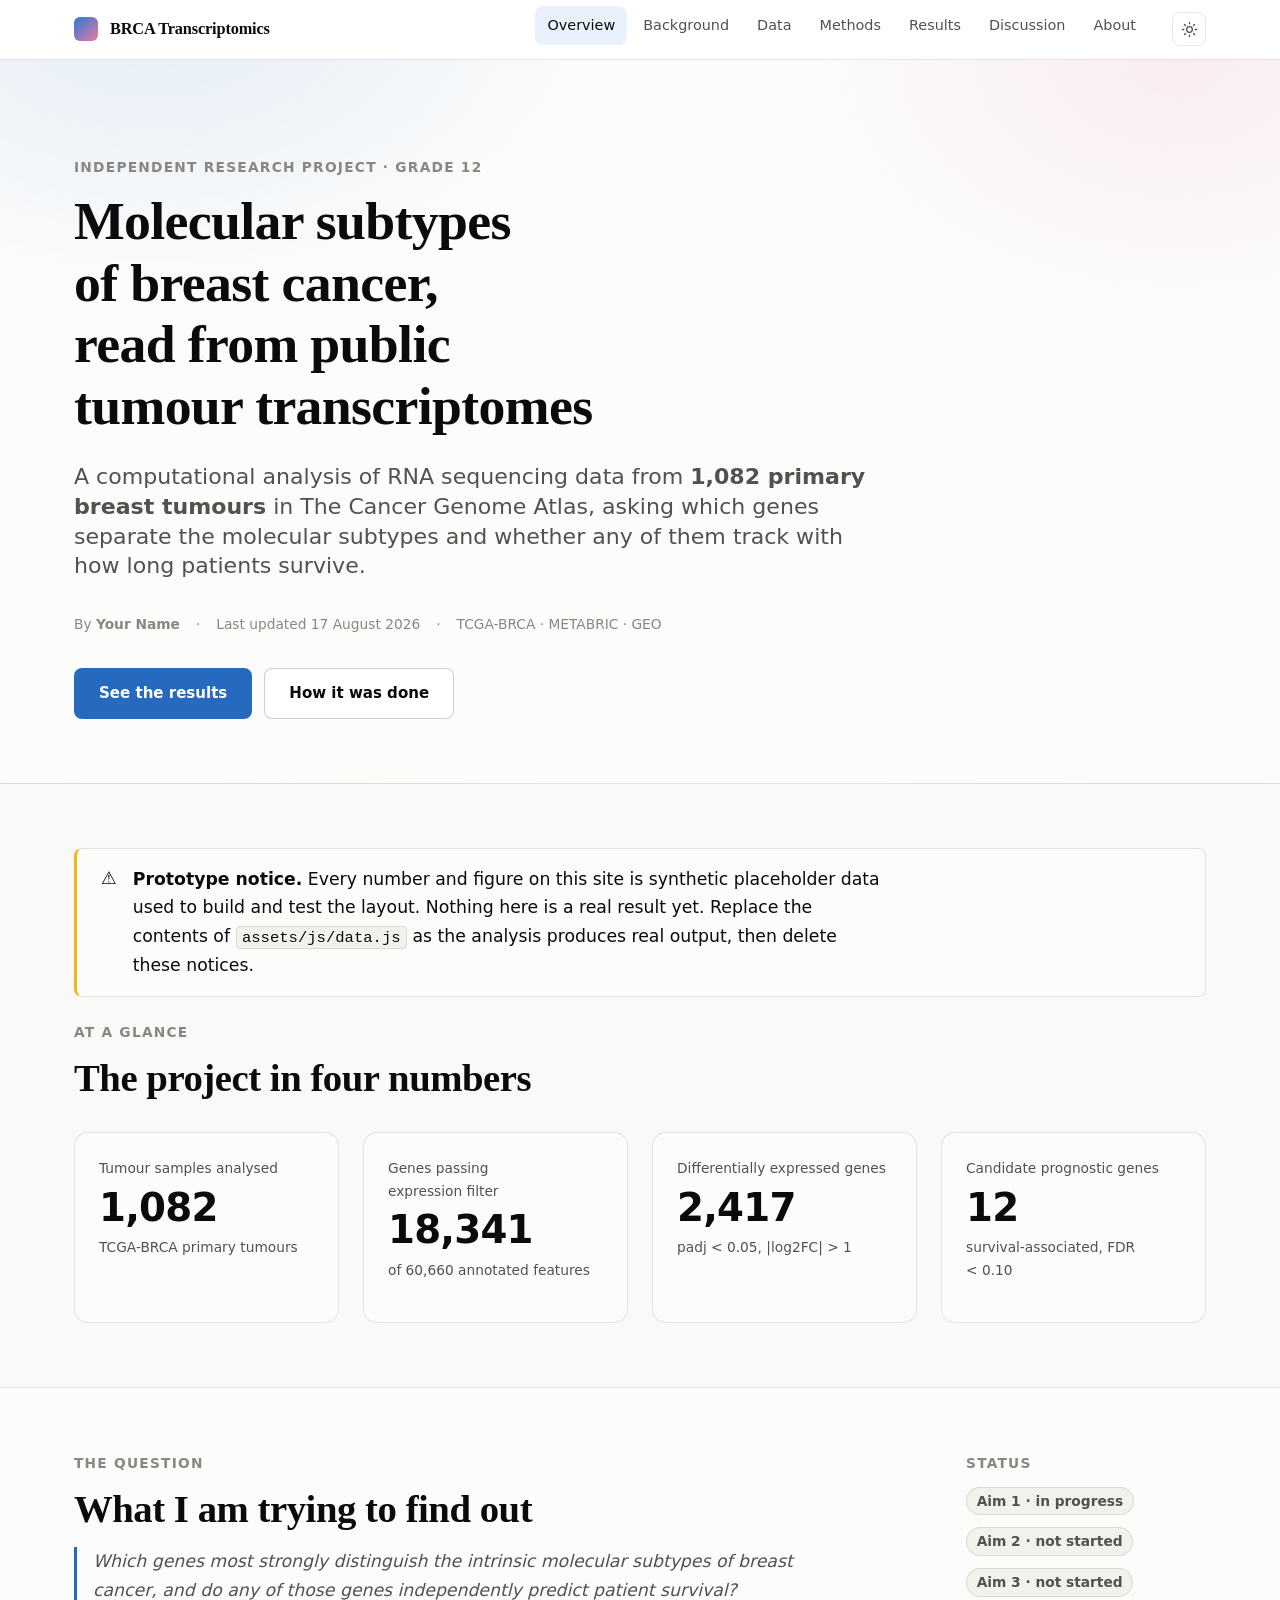
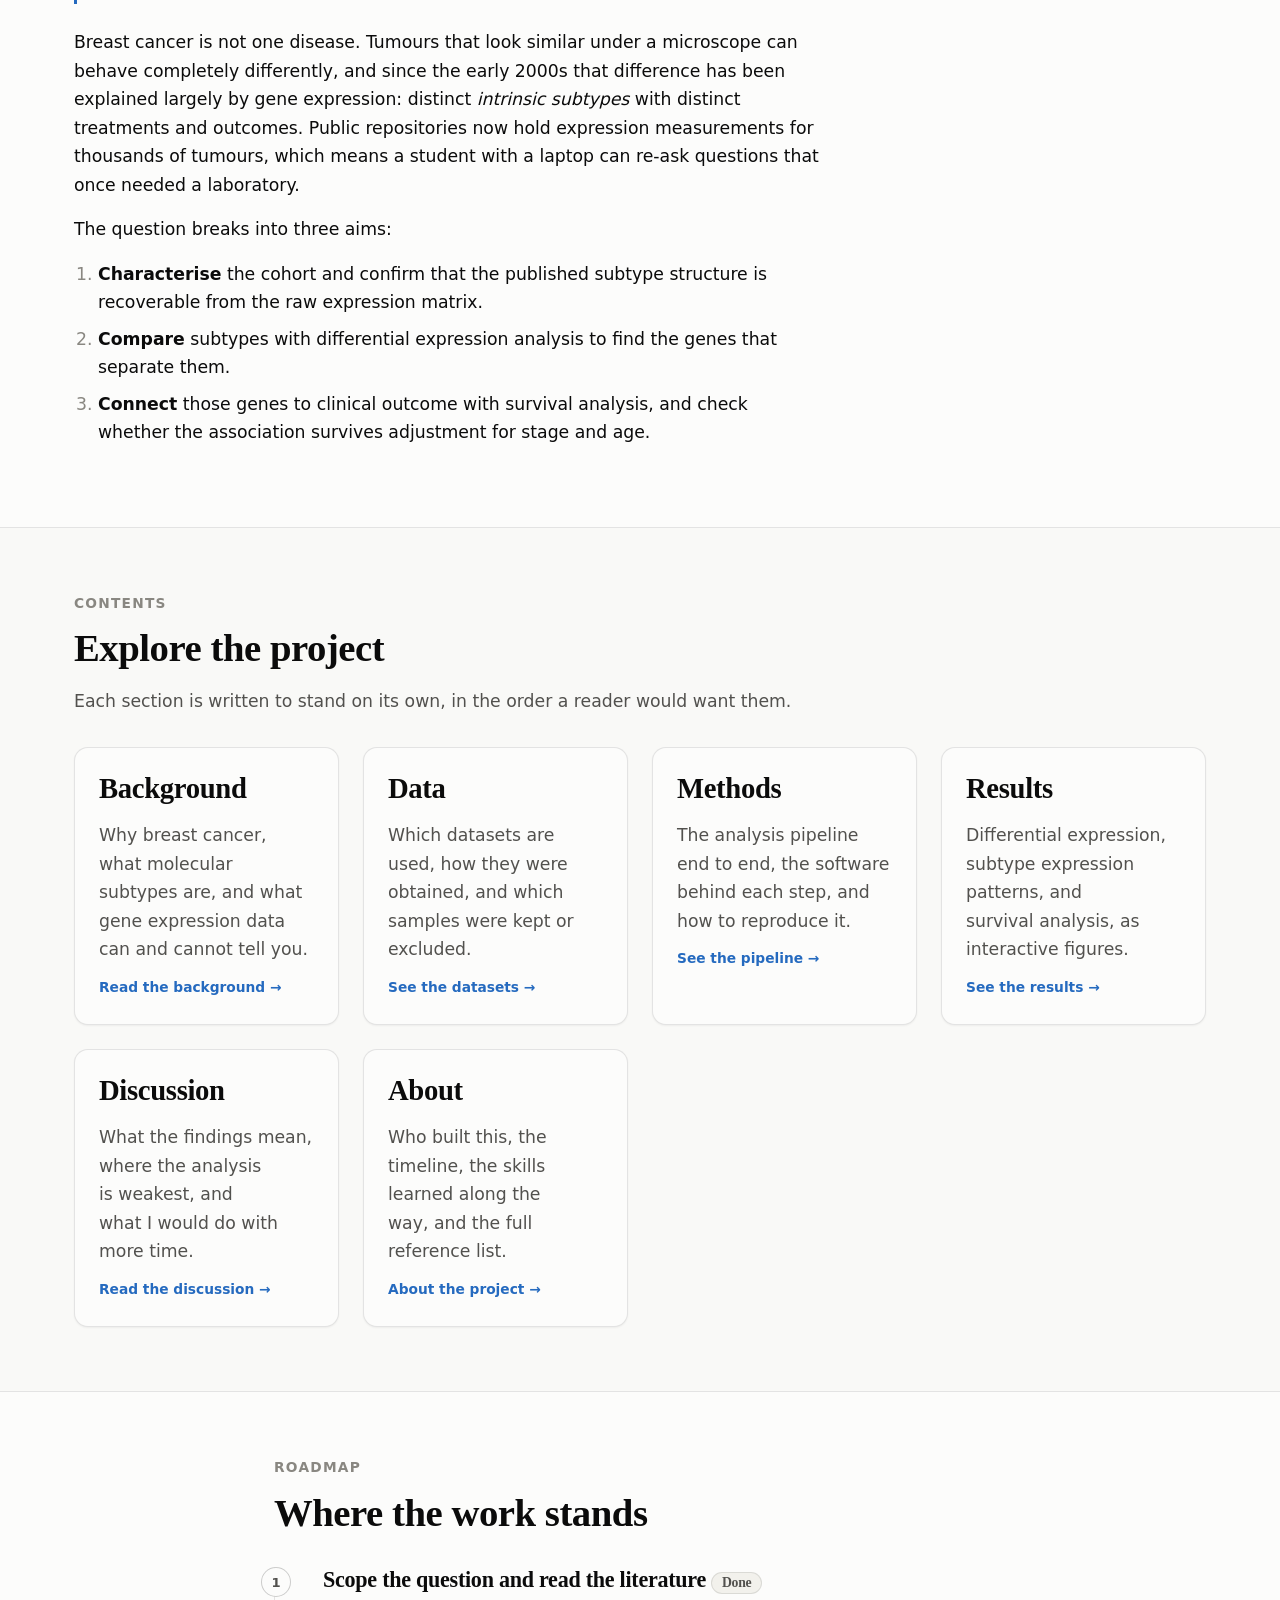
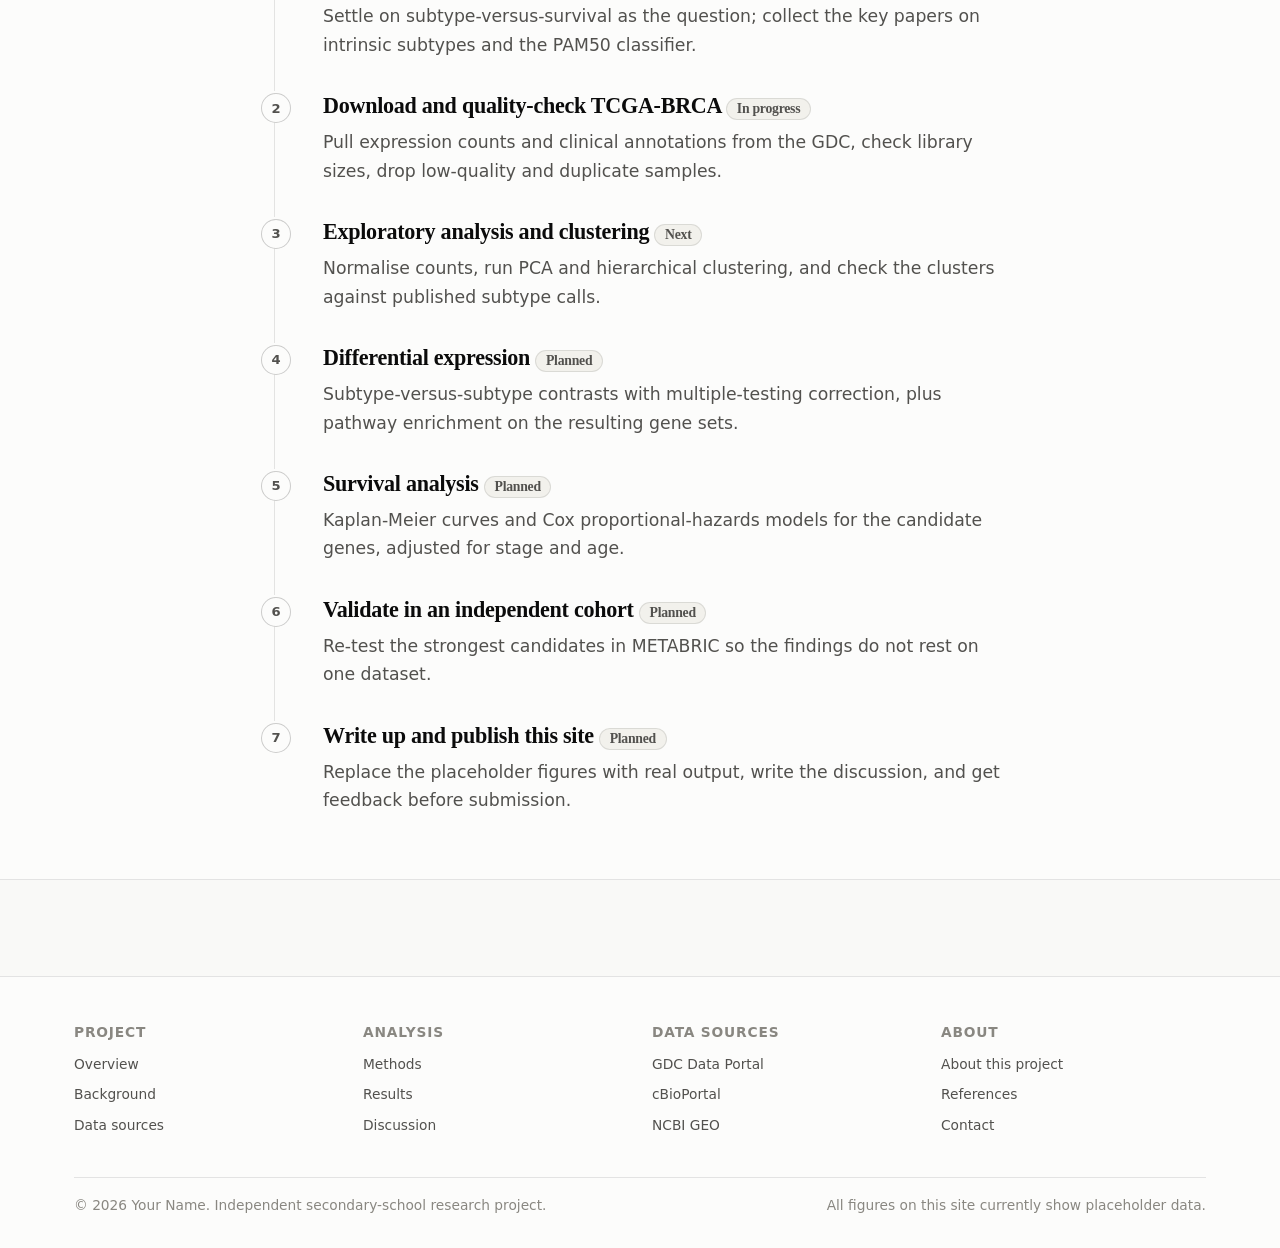
==== index.html @ 9f4deb09 "Add static site scaffold for the breast cancer analysis project Seven-page prototype with no build s" ====
<!DOCTYPE html>
<html lang="en">
<head>
  <meta charset="utf-8">
  <meta name="viewport" content="width=device-width, initial-scale=1">
  <title>Overview — Breast Cancer Transcriptomics</title>
  <meta name="description" content="An independent computational biology project analysing breast cancer gene expression using TCGA and other public datasets.">
  <meta name="author" content="Your Name">

  <meta property="og:type" content="website">
  <meta property="og:title" content="Overview — Breast Cancer Transcriptomics">
  <meta property="og:description" content="An independent computational biology project analysing breast cancer gene expression using TCGA and other public datasets.">

  <link rel="icon" href="data:image/svg+xml,<svg xmlns='http://www.w3.org/2000/svg' viewBox='0 0 32 32'><rect width='32' height='32' rx='7' fill='%232a78d6'/></svg>">
  <link rel="stylesheet" href="assets/css/tokens.css">
  <link rel="stylesheet" href="assets/css/styles.css">

  <script>
    /* Stamp the saved theme before first paint so there is no flash. */
    (function () {
      try {
        var t = localStorage.getItem('brca-theme');
        if (t) document.documentElement.setAttribute('data-theme', t);
      } catch (e) {}
    })();
  </script>
</head>
<body>
<a class="skip-link" href="#main">Skip to content</a>

  <header class="site-header">
    <div class="site-header__inner">
      <a class="brand" href="index.html">
        <span class="brand__mark" aria-hidden="true"></span>
        <span>BRCA Transcriptomics</span>
      </a>

      <button class="icon-btn nav-toggle" data-nav-toggle type="button"
              aria-expanded="false" aria-controls="site-nav" aria-label="Open menu">
        <svg viewBox="0 0 24 24" fill="none" stroke="currentColor" stroke-width="2"
             stroke-linecap="round" aria-hidden="true">
          <path d="M3 6h18M3 12h18M3 18h18"/>
        </svg>
      </button>

      <nav class="nav" id="site-nav" data-nav aria-label="Main">
        <ul class="nav__list">
          <li><a class="nav__link" href="index.html">Overview</a></li>
          <li><a class="nav__link" href="background.html">Background</a></li>
          <li><a class="nav__link" href="data.html">Data</a></li>
          <li><a class="nav__link" href="methods.html">Methods</a></li>
          <li><a class="nav__link" href="results.html">Results</a></li>
          <li><a class="nav__link" href="discussion.html">Discussion</a></li>
          <li><a class="nav__link" href="about.html">About</a></li>
        </ul>
      </nav>

      <button class="icon-btn theme-toggle" data-theme-toggle type="button" aria-label="Switch colour theme">
        <svg class="icon-sun" viewBox="0 0 24 24" fill="none" stroke="currentColor" stroke-width="1.8"
             stroke-linecap="round" aria-hidden="true">
          <circle cx="12" cy="12" r="4"/>
          <path d="M12 2v2M12 20v2M4.9 4.9l1.4 1.4M17.7 17.7l1.4 1.4M2 12h2M20 12h2M4.9 19.1l1.4-1.4M17.7 6.3l1.4-1.4"/>
        </svg>
        <svg class="icon-moon" viewBox="0 0 24 24" fill="none" stroke="currentColor" stroke-width="1.8"
             stroke-linecap="round" stroke-linejoin="round" aria-hidden="true">
          <path d="M21 12.8A9 9 0 1 1 11.2 3a7 7 0 0 0 9.8 9.8z"/>
        </svg>
      </button>
    </div>
  </header>

  <main id="main">

    <section class="hero">
      <div class="container hero__inner">
        <p class="eyebrow">Independent research project · Grade 12</p>
        <h1>Molecular subtypes of breast cancer, read from public tumour transcriptomes</h1>
        <p class="lede">
          A computational analysis of RNA sequencing data from
          <strong>1,082 primary breast tumours</strong> in The Cancer Genome Atlas, asking
          which genes separate the molecular subtypes and whether any of them track with
          how long patients survive.
        </p>

        <div class="hero__meta">
          <span>By <strong>Your Name</strong></span>
          <span>·</span>
          <span>Last updated <time datetime="2026-08-17">17 August 2026</time></span>
          <span>·</span>
          <span>TCGA-BRCA · METABRIC · GEO</span>
        </div>

        <div class="btn-row">
          <a class="btn btn--primary" href="results.html">See the results</a>
          <a class="btn btn--ghost" href="methods.html">How it was done</a>
        </div>
      </div>
    </section>

    <section class="section">
      <div class="container">

        <div class="callout callout--todo">
          <span class="callout__icon" aria-hidden="true">&#9888;</span>
          <div class="callout__body">
            <p class="mb-0">
              <strong>Prototype notice.</strong> Every number and figure on this site is
              synthetic placeholder data used to build and test the layout. Nothing here is
              a real result yet. Replace the contents of
              <code>assets/js/data.js</code> as the analysis produces real output, then
              delete these notices.
            </p>
          </div>
        </div>

        <div class="section-head reveal">
          <p class="eyebrow">At a glance</p>
          <h2 class="mt-0">The project in four numbers</h2>
        </div>

        <div class="grid grid--4 reveal">
          <div class="tile">
            <p class="tile__label">Tumour samples analysed</p>
            <p class="tile__value">1,082</p>
            <p class="tile__delta">TCGA-BRCA primary tumours</p>
          </div>
          <div class="tile">
            <p class="tile__label">Genes passing expression filter</p>
            <p class="tile__value">18,341</p>
            <p class="tile__delta">of 60,660 annotated features</p>
          </div>
          <div class="tile">
            <p class="tile__label">Differentially expressed genes</p>
            <p class="tile__value">2,417</p>
            <p class="tile__delta">padj &lt; 0.05, |log2FC| &gt; 1</p>
          </div>
          <div class="tile">
            <p class="tile__label">Candidate prognostic genes</p>
            <p class="tile__value">12</p>
            <p class="tile__delta">survival-associated, FDR &lt; 0.10</p>
          </div>
        </div>
      </div>
    </section>

    <section class="section section--alt">
      <div class="container">
        <div class="layout-aside">
          <div>
            <p class="eyebrow">The question</p>
            <h2 class="mt-0">What I am trying to find out</h2>
            <blockquote>
              Which genes most strongly distinguish the intrinsic molecular subtypes of
              breast cancer, and do any of those genes independently predict patient survival?
            </blockquote>
            <p>
              Breast cancer is not one disease. Tumours that look similar under a microscope
              can behave completely differently, and since the early 2000s that difference has
              been explained largely by gene expression: distinct <em>intrinsic subtypes</em>
              with distinct treatments and outcomes. Public repositories now hold expression
              measurements for thousands of tumours, which means a student with a laptop can
              re-ask questions that once needed a laboratory.
            </p>
            <p>The question breaks into three aims:</p>
            <ol>
              <li><strong>Characterise</strong> the cohort and confirm that the published subtype structure is recoverable from the raw expression matrix.</li>
              <li><strong>Compare</strong> subtypes with differential expression analysis to find the genes that separate them.</li>
              <li><strong>Connect</strong> those genes to clinical outcome with survival analysis, and check whether the association survives adjustment for stage and age.</li>
            </ol>
          </div>

          <aside class="layout-aside__side">
            <p class="eyebrow">Status</p>
            <ul class="legend" style="flex-direction:column;align-items:flex-start;gap:var(--sp-3)">
              <li><span class="badge">Aim 1 &middot; in progress</span></li>
              <li><span class="badge">Aim 2 &middot; not started</span></li>
              <li><span class="badge">Aim 3 &middot; not started</span></li>
            </ul>
          </aside>
        </div>
      </div>
    </section>

    <section class="section">
      <div class="container">
        <div class="section-head reveal">
          <p class="eyebrow">Contents</p>
          <h2 class="mt-0">Explore the project</h2>
          <p class="text-secondary">Each section is written to stand on its own, in the order a reader would want them.</p>
        </div>

        <div class="grid grid--3 reveal">
          <a class="card" href="background.html">
            <h3>Background</h3>
            <p class="text-secondary mb-0">Why breast cancer, what molecular subtypes are, and what gene expression data can and cannot tell you.</p>
            <span class="card__more">Read the background &rarr;</span>
          </a>
          <a class="card" href="data.html">
            <h3>Data</h3>
            <p class="text-secondary mb-0">Which datasets are used, how they were obtained, and which samples were kept or excluded.</p>
            <span class="card__more">See the datasets &rarr;</span>
          </a>
          <a class="card" href="methods.html">
            <h3>Methods</h3>
            <p class="text-secondary mb-0">The analysis pipeline end to end, the software behind each step, and how to reproduce it.</p>
            <span class="card__more">See the pipeline &rarr;</span>
          </a>
          <a class="card" href="results.html">
            <h3>Results</h3>
            <p class="text-secondary mb-0">Differential expression, subtype expression patterns, and survival analysis, as interactive figures.</p>
            <span class="card__more">See the results &rarr;</span>
          </a>
          <a class="card" href="discussion.html">
            <h3>Discussion</h3>
            <p class="text-secondary mb-0">What the findings mean, where the analysis is weakest, and what I would do with more time.</p>
            <span class="card__more">Read the discussion &rarr;</span>
          </a>
          <a class="card" href="about.html">
            <h3>About</h3>
            <p class="text-secondary mb-0">Who built this, the timeline, the skills learned along the way, and the full reference list.</p>
            <span class="card__more">About the project &rarr;</span>
          </a>
        </div>
      </div>
    </section>

    <section class="section section--alt">
      <div class="container container--narrow">
        <div class="section-head">
          <p class="eyebrow">Roadmap</p>
          <h2 class="mt-0">Where the work stands</h2>
        </div>

        <ol class="steps">
          <li>
            <h4>Scope the question and read the literature <span class="badge">Done</span></h4>
            <p class="text-secondary">Settle on subtype-versus-survival as the question; collect the key papers on intrinsic subtypes and the PAM50 classifier.</p>
          </li>
          <li>
            <h4>Download and quality-check TCGA-BRCA <span class="badge">In progress</span></h4>
            <p class="text-secondary">Pull expression counts and clinical annotations from the GDC, check library sizes, drop low-quality and duplicate samples.</p>
          </li>
          <li>
            <h4>Exploratory analysis and clustering <span class="badge">Next</span></h4>
            <p class="text-secondary">Normalise counts, run PCA and hierarchical clustering, and check the clusters against published subtype calls.</p>
          </li>
          <li>
            <h4>Differential expression <span class="badge">Planned</span></h4>
            <p class="text-secondary">Subtype-versus-subtype contrasts with multiple-testing correction, plus pathway enrichment on the resulting gene sets.</p>
          </li>
          <li>
            <h4>Survival analysis <span class="badge">Planned</span></h4>
            <p class="text-secondary">Kaplan-Meier curves and Cox proportional-hazards models for the candidate genes, adjusted for stage and age.</p>
          </li>
          <li>
            <h4>Validate in an independent cohort <span class="badge">Planned</span></h4>
            <p class="text-secondary">Re-test the strongest candidates in METABRIC so the findings do not rest on one dataset.</p>
          </li>
          <li>
            <h4>Write up and publish this site <span class="badge">Planned</span></h4>
            <p class="text-secondary">Replace the placeholder figures with real output, write the discussion, and get feedback before submission.</p>
          </li>
        </ol>
      </div>
    </section>

  </main>
<footer class="site-footer">
    <div class="container">
      <div class="grid grid--4">
        <div>
          <h4>Project</h4>
          <ul>
            <li><a href="index.html">Overview</a></li>
            <li><a href="background.html">Background</a></li>
            <li><a href="data.html">Data sources</a></li>
          </ul>
        </div>
        <div>
          <h4>Analysis</h4>
          <ul>
            <li><a href="methods.html">Methods</a></li>
            <li><a href="results.html">Results</a></li>
            <li><a href="discussion.html">Discussion</a></li>
          </ul>
        </div>
        <div>
          <h4>Data sources</h4>
          <ul>
            <li><a href="https://portal.gdc.cancer.gov/" rel="noopener">GDC Data Portal</a></li>
            <li><a href="https://www.cbioportal.org/" rel="noopener">cBioPortal</a></li>
            <li><a href="https://www.ncbi.nlm.nih.gov/geo/" rel="noopener">NCBI GEO</a></li>
          </ul>
        </div>
        <div>
          <h4>About</h4>
          <ul>
            <li><a href="about.html">About this project</a></li>
            <li><a href="about.html#references">References</a></li>
            <li><a href="mailto:you@example.com">Contact</a></li>
          </ul>
        </div>
      </div>

      <div class="site-footer__bottom">
        <span>&copy; <span data-year>2026</span> Your Name. Independent secondary-school research project.</span>
        <span>All figures on this site currently show placeholder data.</span>
      </div>
    </div>
  </footer>

  <script src="assets/js/data.js" defer></script>
  <script src="assets/js/charts.js" defer></script>
  <script src="assets/js/main.js" defer></script>
</body>
</html>
---- assets/css/tokens.css ----
/* ==========================================================================
   tokens.css — design tokens (colors, type, spacing, motion)
   Change values here; never hard-code a hex anywhere else.

   Colors follow a validated data-viz palette. The categorical slots, the
   sequential blue ramp and the diverging pair have all been checked for
   colour-vision-deficiency separation and contrast in BOTH light and dark
   modes. If you swap a series colour, re-validate it before shipping.
   ========================================================================== */

:root {
  color-scheme: light;

  /* ---- Surfaces & ink ------------------------------------------------- */
  --page:            #f9f9f7;   /* page plane                              */
  --surface-1:       #fcfcfb;   /* cards, chart surface                    */
  --surface-2:       #f2f1ec;   /* wells, code blocks, table stripes       */
  --surface-raised:  #ffffff;   /* header, popovers                        */

  --text-primary:    #0b0b0b;
  --text-secondary:  #52514e;
  --text-muted:      #898781;   /* axis labels, captions, meta             */
  --text-inverse:    #ffffff;

  --border:          rgba(11, 11, 11, 0.10);
  --border-strong:   rgba(11, 11, 11, 0.20);
  --gridline:        #e1e0d9;
  --axis:            #c3c2b7;

  /* ---- Accent (UI only — links, buttons, focus) ------------------------ */
  --accent:          #256abf;
  --accent-hover:    #184f95;
  --accent-wash:     #eaf1fc;
  --focus-ring:      #2a78d6;

  /* ---- Categorical series (fixed order — never cycle, never reorder) --- */
  --series-1:        #2a78d6;   /* blue    */
  --series-2:        #eb6834;   /* orange  */
  --series-3:        #1baf7a;   /* aqua    */
  --series-4:        #eda100;   /* yellow  */
  --series-5:        #e87ba4;   /* magenta */
  --series-6:        #008300;   /* green   */
  --series-7:        #4a3aa7;   /* violet  */
  --series-8:        #e34948;   /* red     */

  /* ---- Diverging pair (volcano plot: down ↔ neutral ↔ up) -------------- */
  --diverge-low:     #2a78d6;   /* down-regulated  */
  --diverge-mid:     #b9b8b1;   /* not significant */
  --diverge-high:    #e34948;   /* up-regulated    */

  /* ---- Sequential ramp (heatmaps, magnitude) — one hue, light → dark --- */
  --seq-100:         #cde2fb;
  --seq-200:         #9ec5f4;
  --seq-300:         #6da7ec;
  --seq-400:         #3987e5;
  --seq-500:         #256abf;
  --seq-600:         #184f95;
  --seq-700:         #0d366b;

  /* ---- Status (reserved — never used as a series colour) --------------- */
  --status-good:     #0ca30c;
  --status-warning:  #fab219;
  --status-serious:  #ec835a;
  --status-critical: #d03b3b;
  --status-good-text:#006300;

  /* ---- Typography ------------------------------------------------------ */
  --font-display: "Iowan Old Style", "Palatino Linotype", Palatino,
                  "Book Antiqua", Georgia, serif;
  --font-body:    system-ui, -apple-system, "Segoe UI", Roboto,
                  "Helvetica Neue", Arial, sans-serif;
  --font-mono:    ui-monospace, SFMono-Regular, "SF Mono", Menlo, Consolas,
                  "Liberation Mono", monospace;
  /* Charts always use the UI sans — never the display serif. */
  --font-chart:   var(--font-body);

  --step--1: clamp(0.80rem, 0.78rem + 0.10vw, 0.86rem);
  --step-0:  clamp(1.00rem, 0.97rem + 0.15vw, 1.08rem);
  --step-1:  clamp(1.20rem, 1.14rem + 0.30vw, 1.38rem);
  --step-2:  clamp(1.45rem, 1.33rem + 0.58vw, 1.80rem);
  --step-3:  clamp(1.80rem, 1.58rem + 1.05vw, 2.45rem);
  --step-4:  clamp(2.20rem, 1.80rem + 1.95vw, 3.40rem);
  --step-5:  clamp(2.70rem, 2.00rem + 3.40vw, 4.60rem);

  --leading-tight: 1.15;
  --leading-snug:  1.35;
  --leading-body:  1.65;

  /* ---- Space (4px base) ------------------------------------------------ */
  --sp-1: 0.25rem;
  --sp-2: 0.5rem;
  --sp-3: 0.75rem;
  --sp-4: 1rem;
  --sp-5: 1.5rem;
  --sp-6: 2rem;
  --sp-7: 3rem;
  --sp-8: 4rem;
  --sp-9: 6rem;
  --sp-10: 8rem;

  /* ---- Shape, shadow, motion ------------------------------------------- */
  --radius-sm: 4px;
  --radius:    8px;
  --radius-lg: 14px;
  --radius-pill: 999px;

  --shadow-sm: 0 1px 2px rgba(11, 11, 11, 0.05);
  --shadow:    0 2px 8px rgba(11, 11, 11, 0.06),
               0 1px 2px rgba(11, 11, 11, 0.04);
  --shadow-lg: 0 12px 32px rgba(11, 11, 11, 0.10);

  --ease: cubic-bezier(0.2, 0.6, 0.2, 1);
  --dur-fast: 120ms;
  --dur:      220ms;
  --dur-slow: 480ms;

  /* ---- Layout ---------------------------------------------------------- */
  --measure: 68ch;          /* comfortable reading width */
  --container: 1180px;
  --container-narrow: 780px;
  --header-h: 60px;
}

/* ---- Dark mode ---------------------------------------------------------
   Selected, not flipped: each series is its own step chosen for the dark
   surface. Declared under both the OS media query and the [data-theme]
   stamp so the toggle wins in either direction.
   ------------------------------------------------------------------------ */
@media (prefers-color-scheme: dark) {
  :root:not([data-theme="light"]) {
    color-scheme: dark;

    --page:            #0d0d0d;
    --surface-1:       #1a1a19;
    --surface-2:       #232321;
    --surface-raised:  #1f1f1e;

    --text-primary:    #ffffff;
    --text-secondary:  #c3c2b7;
    --text-muted:      #898781;
    --text-inverse:    #0b0b0b;

    --border:          rgba(255, 255, 255, 0.12);
    --border-strong:   rgba(255, 255, 255, 0.24);
    --gridline:        #2c2c2a;
    --axis:            #383835;

    --accent:          #6da7ec;
    --accent-hover:    #9ec5f4;
    --accent-wash:     #16233a;
    --focus-ring:      #6da7ec;

    --series-1:        #3987e5;
    --series-2:        #d95926;
    --series-3:        #199e70;
    --series-4:        #c98500;
    --series-5:        #d55181;
    --series-6:        #008300;
    --series-7:        #9085e9;
    --series-8:        #e66767;

    --diverge-low:     #3987e5;
    --diverge-mid:     #6b6a66;
    --diverge-high:    #e66767;

    --seq-100:         #0d366b;
    --seq-200:         #184f95;
    --seq-300:         #256abf;
    --seq-400:         #3987e5;
    --seq-500:         #5598e7;
    --seq-600:         #86b6ef;
    --seq-700:         #cde2fb;

    --status-good-text:#0ca30c;

    --shadow-sm: 0 1px 2px rgba(0, 0, 0, 0.4);
    --shadow:    0 2px 8px rgba(0, 0, 0, 0.45),
                 0 1px 2px rgba(0, 0, 0, 0.3);
    --shadow-lg: 0 12px 32px rgba(0, 0, 0, 0.55);
  }
}

:root[data-theme="dark"] {
  color-scheme: dark;

  --page:            #0d0d0d;
  --surface-1:       #1a1a19;
  --surface-2:       #232321;
  --surface-raised:  #1f1f1e;

  --text-primary:    #ffffff;
  --text-secondary:  #c3c2b7;
  --text-muted:      #898781;
  --text-inverse:    #0b0b0b;

  --border:          rgba(255, 255, 255, 0.12);
  --border-strong:   rgba(255, 255, 255, 0.24);
  --gridline:        #2c2c2a;
  --axis:            #383835;

  --accent:          #6da7ec;
  --accent-hover:    #9ec5f4;
  --accent-wash:     #16233a;
  --focus-ring:      #6da7ec;

  --series-1:        #3987e5;
  --series-2:        #d95926;
  --series-3:        #199e70;
  --series-4:        #c98500;
  --series-5:        #d55181;
  --series-6:        #008300;
  --series-7:        #9085e9;
  --series-8:        #e66767;

  --diverge-low:     #3987e5;
  --diverge-mid:     #6b6a66;
  --diverge-high:    #e66767;

  --seq-100:         #0d366b;
  --seq-200:         #184f95;
  --seq-300:         #256abf;
  --seq-400:         #3987e5;
  --seq-500:         #5598e7;
  --seq-600:         #86b6ef;
  --seq-700:         #cde2fb;

  --status-good-text:#0ca30c;

  --shadow-sm: 0 1px 2px rgba(0, 0, 0, 0.4);
  --shadow:    0 2px 8px rgba(0, 0, 0, 0.45),
               0 1px 2px rgba(0, 0, 0, 0.3);
  --shadow-lg: 0 12px 32px rgba(0, 0, 0, 0.55);
}
---- assets/css/styles.css ----
/* ==========================================================================
   styles.css — layout, components, chart chrome
   Depends on tokens.css. Load tokens.css FIRST.

   Sections
     01  Reset & base
     02  Typography
     03  Layout primitives
     04  Header & navigation
     05  Hero
     06  Cards, tiles, callouts
     07  Figures & chart chrome
     08  Tables
     09  Pipeline / timeline / steps
     10  Footer
     11  Utilities & motion
   ========================================================================== */

/* ---- 01  Reset & base --------------------------------------------------- */

*, *::before, *::after { box-sizing: border-box; }

html {
  -webkit-text-size-adjust: 100%;
  scroll-behavior: smooth;
  scroll-padding-top: calc(var(--header-h) + var(--sp-5));
}

body {
  margin: 0;
  background: var(--page);
  color: var(--text-primary);
  font-family: var(--font-body);
  font-size: var(--step-0);
  line-height: var(--leading-body);
  -webkit-font-smoothing: antialiased;
  text-rendering: optimizeLegibility;
}

img, svg, video, canvas { display: block; max-width: 100%; }
img { height: auto; }

button, input, select, textarea { font: inherit; color: inherit; }

:focus-visible {
  outline: 2px solid var(--focus-ring);
  outline-offset: 2px;
  border-radius: var(--radius-sm);
}

::selection { background: var(--accent-wash); color: var(--text-primary); }

.skip-link {
  position: absolute;
  left: var(--sp-4);
  top: calc(var(--sp-2) * -12);
  z-index: 100;
  padding: var(--sp-2) var(--sp-4);
  background: var(--surface-raised);
  border: 1px solid var(--border-strong);
  border-radius: var(--radius);
  box-shadow: var(--shadow);
  transition: top var(--dur) var(--ease);
}
.skip-link:focus { top: var(--sp-3); }

/* ---- 02  Typography ----------------------------------------------------- */

h1, h2, h3, h4 {
  font-family: var(--font-display);
  font-weight: 600;
  line-height: var(--leading-tight);
  letter-spacing: -0.012em;
  margin: 0 0 var(--sp-4);
  text-wrap: balance;
}

h1 { font-size: var(--step-4); }
h2 { font-size: var(--step-3); margin-top: var(--sp-8); }
h3 { font-size: var(--step-2); margin-top: var(--sp-6); }
h4 { font-size: var(--step-1); margin-top: var(--sp-5); font-weight: 600; }

h2:first-child, h3:first-child, h4:first-child { margin-top: 0; }

p { margin: 0 0 var(--sp-4); max-width: var(--measure); text-wrap: pretty; }

a { color: var(--accent); text-decoration-thickness: 1px; text-underline-offset: 2px; }
a:hover { color: var(--accent-hover); }

strong { font-weight: 650; }

ul, ol { margin: 0 0 var(--sp-4); padding-left: var(--sp-5); max-width: var(--measure); }
li { margin-bottom: var(--sp-2); }
li::marker { color: var(--text-muted); }

code, kbd, samp, pre { font-family: var(--font-mono); font-size: 0.9em; }

code:not(pre code) {
  background: var(--surface-2);
  border: 1px solid var(--border);
  border-radius: var(--radius-sm);
  padding: 0.1em 0.35em;
}

pre {
  background: var(--surface-2);
  border: 1px solid var(--border);
  border-radius: var(--radius);
  padding: var(--sp-4);
  overflow-x: auto;
  line-height: 1.55;
  margin: 0 0 var(--sp-5);
}

blockquote {
  margin: 0 0 var(--sp-5);
  padding-left: var(--sp-4);
  border-left: 3px solid var(--accent);
  color: var(--text-secondary);
  font-style: italic;
  max-width: var(--measure);
}

hr {
  border: 0;
  border-top: 1px solid var(--border);
  margin: var(--sp-7) 0;
}

.eyebrow {
  font-family: var(--font-body);
  font-size: var(--step--1);
  font-weight: 600;
  letter-spacing: 0.09em;
  text-transform: uppercase;
  color: var(--text-muted);
  margin: 0 0 var(--sp-3);
}

.lede {
  font-size: var(--step-1);
  line-height: var(--leading-snug);
  color: var(--text-secondary);
  max-width: 58ch;
}

.meta {
  font-size: var(--step--1);
  color: var(--text-muted);
}

/* ---- 03  Layout primitives ---------------------------------------------- */

.container {
  width: 100%;
  max-width: var(--container);
  margin-inline: auto;
  padding-inline: var(--sp-5);
}
.container--narrow { max-width: var(--container-narrow); }

.section { padding-block: var(--sp-8); }
.section--tight { padding-block: var(--sp-6); }
.section--alt { background: var(--surface-1); border-block: 1px solid var(--border); }

.stack > * + * { margin-top: var(--sp-4); }
.stack-lg > * + * { margin-top: var(--sp-6); }

.grid { display: grid; gap: var(--sp-5); }
.grid--2 { grid-template-columns: repeat(auto-fit, minmax(280px, 1fr)); }
.grid--3 { grid-template-columns: repeat(auto-fit, minmax(240px, 1fr)); }
.grid--4 { grid-template-columns: repeat(auto-fit, minmax(190px, 1fr)); }

/* Prose column with an optional sticky sidebar. */
.layout-aside {
  display: grid;
  gap: var(--sp-7);
  grid-template-columns: minmax(0, 1fr);
}
@media (min-width: 960px) {
  .layout-aside { grid-template-columns: minmax(0, 1fr) 240px; }
  .layout-aside__side {
    position: sticky;
    top: calc(var(--header-h) + var(--sp-5));
    align-self: start;
    font-size: var(--step--1);
  }
}

.section-head { margin-bottom: var(--sp-6); }
.section-head h2 { margin-top: 0; }

/* ---- 04  Header & navigation -------------------------------------------- */

.site-header {
  position: sticky;
  top: 0;
  z-index: 50;
  height: var(--header-h);
  display: flex;
  align-items: center;
  background: color-mix(in srgb, var(--surface-raised) 88%, transparent);
  backdrop-filter: saturate(1.4) blur(10px);
  border-bottom: 1px solid var(--border);
}

.site-header__inner {
  display: flex;
  align-items: center;
  gap: var(--sp-5);
  width: 100%;
  max-width: var(--container);
  margin-inline: auto;
  padding-inline: var(--sp-5);
}

.brand {
  display: inline-flex;
  align-items: center;
  gap: var(--sp-3);
  font-family: var(--font-display);
  font-size: 1.02rem;
  font-weight: 600;
  letter-spacing: -0.01em;
  color: var(--text-primary);
  text-decoration: none;
  white-space: nowrap;
}
.brand:hover { color: var(--text-primary); }
.brand__mark {
  width: 24px; height: 24px;
  flex: none;
  border-radius: 6px;
  background: linear-gradient(135deg, var(--series-1), var(--series-5));
}

.nav { margin-left: auto; }
.nav__list {
  display: flex;
  align-items: center;
  gap: var(--sp-1);
  list-style: none;
  margin: 0;
  padding: 0;
  max-width: none;
}
.nav__link {
  display: block;
  padding: var(--sp-2) var(--sp-3);
  border-radius: var(--radius);
  font-size: 0.9rem;
  font-weight: 500;
  color: var(--text-secondary);
  text-decoration: none;
  white-space: nowrap;
  transition: background var(--dur-fast) var(--ease), color var(--dur-fast) var(--ease);
}
.nav__link:hover { background: var(--surface-2); color: var(--text-primary); }
.nav__link[aria-current="page"] { color: var(--text-primary); background: var(--accent-wash); }

.icon-btn {
  display: inline-grid;
  place-items: center;
  width: 34px; height: 34px;
  flex: none;
  border: 1px solid var(--border);
  border-radius: var(--radius);
  background: transparent;
  color: var(--text-secondary);
  cursor: pointer;
  transition: background var(--dur-fast) var(--ease), color var(--dur-fast) var(--ease);
}
.icon-btn:hover { background: var(--surface-2); color: var(--text-primary); }
.icon-btn svg { width: 17px; height: 17px; }

.nav-toggle { display: none; }

/* Theme toggle shows the icon for the mode you would switch TO. */
.theme-toggle .icon-moon { display: none; }
:root[data-theme="dark"] .theme-toggle .icon-moon { display: block; }
:root[data-theme="dark"] .theme-toggle .icon-sun { display: none; }
@media (prefers-color-scheme: dark) {
  :root:not([data-theme="light"]) .theme-toggle .icon-moon { display: block; }
  :root:not([data-theme="light"]) .theme-toggle .icon-sun { display: none; }
}

@media (max-width: 860px) {
  .nav-toggle { display: inline-grid; order: 3; }
  .nav {
    order: 4;
    position: fixed;
    inset: var(--header-h) 0 auto 0;
    margin: 0;
    background: var(--surface-raised);
    border-bottom: 1px solid var(--border);
    box-shadow: var(--shadow);
    padding: var(--sp-3) var(--sp-5) var(--sp-5);
    display: none;
  }
  .nav[data-open="true"] { display: block; }
  .nav__list { flex-direction: column; align-items: stretch; gap: 2px; }
  .nav__link { padding: var(--sp-3); font-size: 1rem; }
}

/* ---- 05  Hero ----------------------------------------------------------- */

.hero {
  position: relative;
  overflow: hidden;
  padding-block: var(--sp-9) var(--sp-8);
  border-bottom: 1px solid var(--border);
  background:
    radial-gradient(60ch 40ch at 12% -10%,
      color-mix(in srgb, var(--series-1) 12%, transparent), transparent 70%),
    radial-gradient(50ch 34ch at 92% 0%,
      color-mix(in srgb, var(--series-5) 12%, transparent), transparent 70%),
    var(--surface-1);
}

.hero__inner { position: relative; z-index: 1; }
.hero h1 { max-width: 20ch; margin-bottom: var(--sp-5); }
.hero .lede { margin-bottom: var(--sp-6); }

.hero__meta {
  display: flex;
  flex-wrap: wrap;
  gap: var(--sp-2) var(--sp-4);
  margin-bottom: var(--sp-6);
  font-size: var(--step--1);
  color: var(--text-muted);
}

.btn-row { display: flex; flex-wrap: wrap; gap: var(--sp-3); }

.btn {
  display: inline-flex;
  align-items: center;
  gap: var(--sp-2);
  padding: var(--sp-3) var(--sp-5);
  border: 1px solid transparent;
  border-radius: var(--radius);
  font-size: 0.94rem;
  font-weight: 550;
  text-decoration: none;
  cursor: pointer;
  transition: background var(--dur-fast) var(--ease),
              border-color var(--dur-fast) var(--ease),
              transform var(--dur-fast) var(--ease);
}
.btn:active { transform: translateY(1px); }
.btn--primary { background: var(--accent); color: #ffffff; }
.btn--primary:hover { background: var(--accent-hover); color: #ffffff; }
.btn--ghost {
  background: var(--surface-raised);
  border-color: var(--border-strong);
  color: var(--text-primary);
}
.btn--ghost:hover { background: var(--surface-2); color: var(--text-primary); }
.btn--sm { padding: var(--sp-2) var(--sp-3); font-size: var(--step--1); }

/* ---- 06  Cards, tiles, callouts ----------------------------------------- */

.card {
  background: var(--surface-1);
  border: 1px solid var(--border);
  border-radius: var(--radius-lg);
  padding: var(--sp-5);
  box-shadow: var(--shadow-sm);
}
.card > :last-child { margin-bottom: 0; }
.card h3, .card h4 { margin-top: 0; }

a.card {
  display: block;
  color: inherit;
  text-decoration: none;
  transition: border-color var(--dur) var(--ease),
              box-shadow var(--dur) var(--ease),
              transform var(--dur) var(--ease);
}
a.card:hover {
  border-color: var(--border-strong);
  box-shadow: var(--shadow);
  transform: translateY(-2px);
  color: inherit;
}
.card__more {
  display: inline-block;
  margin-top: var(--sp-3);
  font-size: var(--step--1);
  font-weight: 600;
  color: var(--accent);
}

/* Stat tile: label · value · optional delta. */
.tile {
  background: var(--surface-1);
  border: 1px solid var(--border);
  border-radius: var(--radius-lg);
  padding: var(--sp-5);
}
.tile__label {
  font-size: var(--step--1);
  color: var(--text-secondary);
  margin: 0 0 var(--sp-2);
}
.tile__value {
  font-size: var(--step-3);
  font-weight: 650;
  line-height: 1.05;
  letter-spacing: -0.02em;
  margin: 0;
}
.tile__delta {
  display: inline-flex;
  align-items: center;
  gap: var(--sp-1);
  margin-top: var(--sp-2);
  font-size: var(--step--1);
  color: var(--text-secondary);
}
.tile__delta[data-dir="up"]   { color: var(--status-good-text); }
.tile__delta[data-dir="down"] { color: var(--status-critical); }

.hero-figure {
  font-size: var(--step-5);
  font-weight: 650;
  line-height: 1;
  letter-spacing: -0.03em;
}

.badge {
  display: inline-flex;
  align-items: center;
  gap: var(--sp-2);
  padding: 0.15em 0.7em;
  border: 1px solid var(--border);
  border-radius: var(--radius-pill);
  background: var(--surface-2);
  font-size: var(--step--1);
  font-weight: 550;
  color: var(--text-secondary);
  white-space: nowrap;
}
.badge__dot { width: 8px; height: 8px; border-radius: 50%; background: currentColor; flex: none; }

.badge--placeholder {
  background: color-mix(in srgb, var(--status-warning) 18%, var(--surface-2));
  border-color: color-mix(in srgb, var(--status-warning) 45%, var(--border));
  color: var(--text-primary);
}

.callout {
  display: flex;
  gap: var(--sp-4);
  padding: var(--sp-4) var(--sp-5);
  border: 1px solid var(--border);
  border-left: 3px solid var(--accent);
  border-radius: var(--radius);
  background: var(--surface-1);
  margin-bottom: var(--sp-5);
}
.callout > :last-child { margin-bottom: 0; }
.callout__body > :last-child { margin-bottom: 0; }
.callout--todo { border-left-color: var(--status-warning); }
.callout--note { border-left-color: var(--series-3); }
.callout__icon { flex: none; font-size: 1.1rem; line-height: 1.5; }

.chip-row { display: flex; flex-wrap: wrap; gap: var(--sp-2); margin-bottom: var(--sp-4); }

/* ---- 07  Figures & chart chrome ----------------------------------------- */

.figure {
  background: var(--surface-1);
  border: 1px solid var(--border);
  border-radius: var(--radius-lg);
  padding: var(--sp-5);
  margin: 0 0 var(--sp-6);
  box-shadow: var(--shadow-sm);
  /* Charts are always set in the UI sans, never the display serif. */
  font-family: var(--font-chart);
}

.figure__head {
  display: flex;
  flex-wrap: wrap;
  align-items: flex-start;
  gap: var(--sp-3);
  margin-bottom: var(--sp-4);
}
.figure__titles { flex: 1 1 260px; min-width: 0; }
.figure__title {
  font-family: var(--font-body);
  font-size: 1.02rem;
  font-weight: 600;
  line-height: 1.3;
  margin: 0;
}
.figure__subtitle {
  font-size: var(--step--1);
  color: var(--text-secondary);
  margin: var(--sp-1) 0 0;
  max-width: 62ch;
}
.figure__tools { display: flex; gap: var(--sp-2); margin-left: auto; }

.figure__plot { position: relative; width: 100%; }
.figure__plot svg { width: 100%; height: auto; overflow: visible; }

.figure__note {
  margin: var(--sp-4) 0 0;
  padding-top: var(--sp-3);
  border-top: 1px solid var(--border);
  font-size: var(--step--1);
  color: var(--text-muted);
  max-width: none;
}

/* Legend — always present for two or more series. */
.legend {
  display: flex;
  flex-wrap: wrap;
  gap: var(--sp-2) var(--sp-4);
  margin: 0 0 var(--sp-4);
  padding: 0;
  list-style: none;
  font-size: var(--step--1);
  color: var(--text-secondary);
}
.legend li { display: inline-flex; align-items: center; gap: var(--sp-2); margin: 0; }
.legend__swatch { width: 10px; height: 10px; border-radius: 3px; flex: none; }
.legend__line { width: 14px; height: 2px; border-radius: 2px; flex: none; }

/* Sequential ramp key for heatmaps. */
.ramp-key {
  display: flex;
  align-items: center;
  gap: var(--sp-2);
  font-size: var(--step--1);
  color: var(--text-secondary);
  margin-bottom: var(--sp-4);
}
.ramp-key__bar {
  width: 132px; height: 10px;
  border-radius: 3px;
  background: linear-gradient(to right,
    var(--seq-100), var(--seq-300), var(--seq-500), var(--seq-700));
}

/* Chart axis / grid ink, applied inside the SVG. */
.axis-line   { stroke: var(--axis); stroke-width: 1; }
.grid-line   { stroke: var(--gridline); stroke-width: 1; }
.axis-label  { fill: var(--text-muted); font-size: 11px; font-variant-numeric: tabular-nums; }
.axis-title  { fill: var(--text-secondary); font-size: 11.5px; font-weight: 550; }
.data-label  { fill: var(--text-secondary); font-size: 11px; font-weight: 550; }
.mark-ring   { stroke: var(--surface-1); stroke-width: 2; }

/* Tooltip — one per chart, positioned by JS. */
.chart-tip {
  position: absolute;
  z-index: 20;
  min-width: 120px;
  padding: var(--sp-2) var(--sp-3);
  background: var(--surface-raised);
  border: 1px solid var(--border-strong);
  border-radius: var(--radius);
  box-shadow: var(--shadow-lg);
  font-size: var(--step--1);
  line-height: 1.45;
  pointer-events: none;
  opacity: 0;
  transform: translate(-50%, -100%);
  transition: opacity var(--dur-fast) var(--ease);
}
.chart-tip[data-show="true"] { opacity: 1; }
.chart-tip__title { font-weight: 650; margin-bottom: 2px; }
.chart-tip__row { display: flex; align-items: center; gap: var(--sp-2); white-space: nowrap; }
.chart-tip__row span:last-child { margin-left: auto; font-variant-numeric: tabular-nums; }
.chart-tip__key { width: 8px; height: 8px; border-radius: 2px; flex: none; }

/* Table view — the always-available non-visual channel. */
.figure__table[hidden] { display: none; }
.figure__table { margin-top: var(--sp-4); max-height: 320px; overflow: auto; }

/* ---- 08  Tables --------------------------------------------------------- */

.table-wrap { overflow-x: auto; margin-bottom: var(--sp-5); }

table {
  width: 100%;
  border-collapse: collapse;
  font-size: var(--step--1);
}
caption {
  caption-side: top;
  text-align: left;
  font-size: var(--step--1);
  color: var(--text-muted);
  padding-bottom: var(--sp-2);
}
th, td {
  padding: var(--sp-2) var(--sp-3);
  text-align: left;
  border-bottom: 1px solid var(--border);
  vertical-align: top;
}
th {
  font-weight: 600;
  color: var(--text-secondary);
  white-space: nowrap;
  position: sticky;
  top: 0;
  background: var(--surface-1);
}
td.num, th.num { text-align: right; font-variant-numeric: tabular-nums; }
tbody tr:hover { background: var(--surface-2); }

/* ---- 09  Pipeline / timeline / steps ------------------------------------ */

.steps { list-style: none; margin: 0; padding: 0; max-width: none; counter-reset: step; }
.steps > li {
  position: relative;
  counter-increment: step;
  padding: 0 0 var(--sp-6) var(--sp-7);
  margin: 0;
  border-left: 1px solid var(--border);
}
.steps > li:last-child { border-left-color: transparent; padding-bottom: 0; }
.steps > li::before {
  content: counter(step);
  position: absolute;
  left: calc(var(--sp-4) * -1 + 2px);
  top: 0;
  width: 30px; height: 30px;
  display: grid; place-items: center;
  border-radius: 50%;
  background: var(--surface-1);
  border: 1px solid var(--border-strong);
  font-size: 0.82rem;
  font-weight: 650;
  color: var(--text-secondary);
  font-variant-numeric: tabular-nums;
}
.steps h4 { margin: 2px 0 var(--sp-2); }
.steps p:last-child { margin-bottom: 0; }

.pipeline {
  display: flex;
  flex-wrap: wrap;
  align-items: stretch;
  gap: var(--sp-2);
  margin-bottom: var(--sp-6);
}
.pipeline__node {
  flex: 1 1 140px;
  padding: var(--sp-3) var(--sp-4);
  background: var(--surface-1);
  border: 1px solid var(--border);
  border-radius: var(--radius);
  font-size: var(--step--1);
}
.pipeline__node strong { display: block; font-size: 0.92rem; margin-bottom: 2px; }
.pipeline__node span { color: var(--text-muted); }

/* Sidebar table of contents. */
.toc { list-style: none; margin: 0; padding: 0; border-left: 1px solid var(--border); }
.toc li { margin: 0; }
.toc a {
  display: block;
  padding: var(--sp-2) var(--sp-3);
  margin-left: -1px;
  border-left: 2px solid transparent;
  color: var(--text-secondary);
  text-decoration: none;
}
.toc a:hover { color: var(--text-primary); }
.toc a[aria-current="true"] {
  color: var(--text-primary);
  border-left-color: var(--accent);
  font-weight: 550;
}

/* Reference list. */
.refs { list-style: none; padding: 0; counter-reset: ref; max-width: var(--measure); }
.refs li {
  counter-increment: ref;
  position: relative;
  padding-left: var(--sp-6);
  margin-bottom: var(--sp-4);
  font-size: var(--step--1);
  color: var(--text-secondary);
  line-height: 1.55;
}
.refs li::before {
  content: "[" counter(ref) "]";
  position: absolute;
  left: 0;
  color: var(--text-muted);
  font-variant-numeric: tabular-nums;
}

/* ---- 10  Footer --------------------------------------------------------- */

.site-footer {
  margin-top: var(--sp-9);
  border-top: 1px solid var(--border);
  background: var(--surface-1);
  padding-block: var(--sp-7) var(--sp-6);
  font-size: var(--step--1);
  color: var(--text-secondary);
}
.site-footer h4 {
  font-family: var(--font-body);
  font-size: var(--step--1);
  letter-spacing: 0.06em;
  text-transform: uppercase;
  color: var(--text-muted);
  margin: 0 0 var(--sp-3);
}
.site-footer ul { list-style: none; padding: 0; margin: 0; }
.site-footer li { margin-bottom: var(--sp-2); }
.site-footer a { color: var(--text-secondary); text-decoration: none; }
.site-footer a:hover { color: var(--accent); text-decoration: underline; }
.site-footer__bottom {
  margin-top: var(--sp-6);
  padding-top: var(--sp-4);
  border-top: 1px solid var(--border);
  display: flex;
  flex-wrap: wrap;
  gap: var(--sp-3);
  justify-content: space-between;
  color: var(--text-muted);
}

/* ---- 11  Utilities & motion --------------------------------------------- */

.visually-hidden {
  position: absolute !important;
  width: 1px; height: 1px;
  margin: -1px; padding: 0;
  overflow: hidden;
  clip: rect(0 0 0 0);
  clip-path: inset(50%);
  white-space: nowrap;
  border: 0;
}

.text-muted     { color: var(--text-muted); }
.text-secondary { color: var(--text-secondary); }
.center         { text-align: center; }
.center p, .center .lede { margin-inline: auto; }
.mb-0 { margin-bottom: 0; }
.mt-0 { margin-top: 0; }
.full-width { max-width: none; }

.reveal {
  opacity: 0;
  transform: translateY(12px);
  transition: opacity var(--dur-slow) var(--ease), transform var(--dur-slow) var(--ease);
}
.reveal[data-visible="true"] { opacity: 1; transform: none; }

@media (prefers-reduced-motion: reduce) {
  html { scroll-behavior: auto; }
  *, *::before, *::after {
    animation-duration: 0.01ms !important;
    animation-iteration-count: 1 !important;
    transition-duration: 0.01ms !important;
  }
  .reveal { opacity: 1; transform: none; }
}

@media print {
  .site-header, .site-footer, .figure__tools, .skip-link, .btn-row { display: none !important; }
  body { background: #ffffff; }
  .figure, .card, .tile { break-inside: avoid; box-shadow: none; }
}
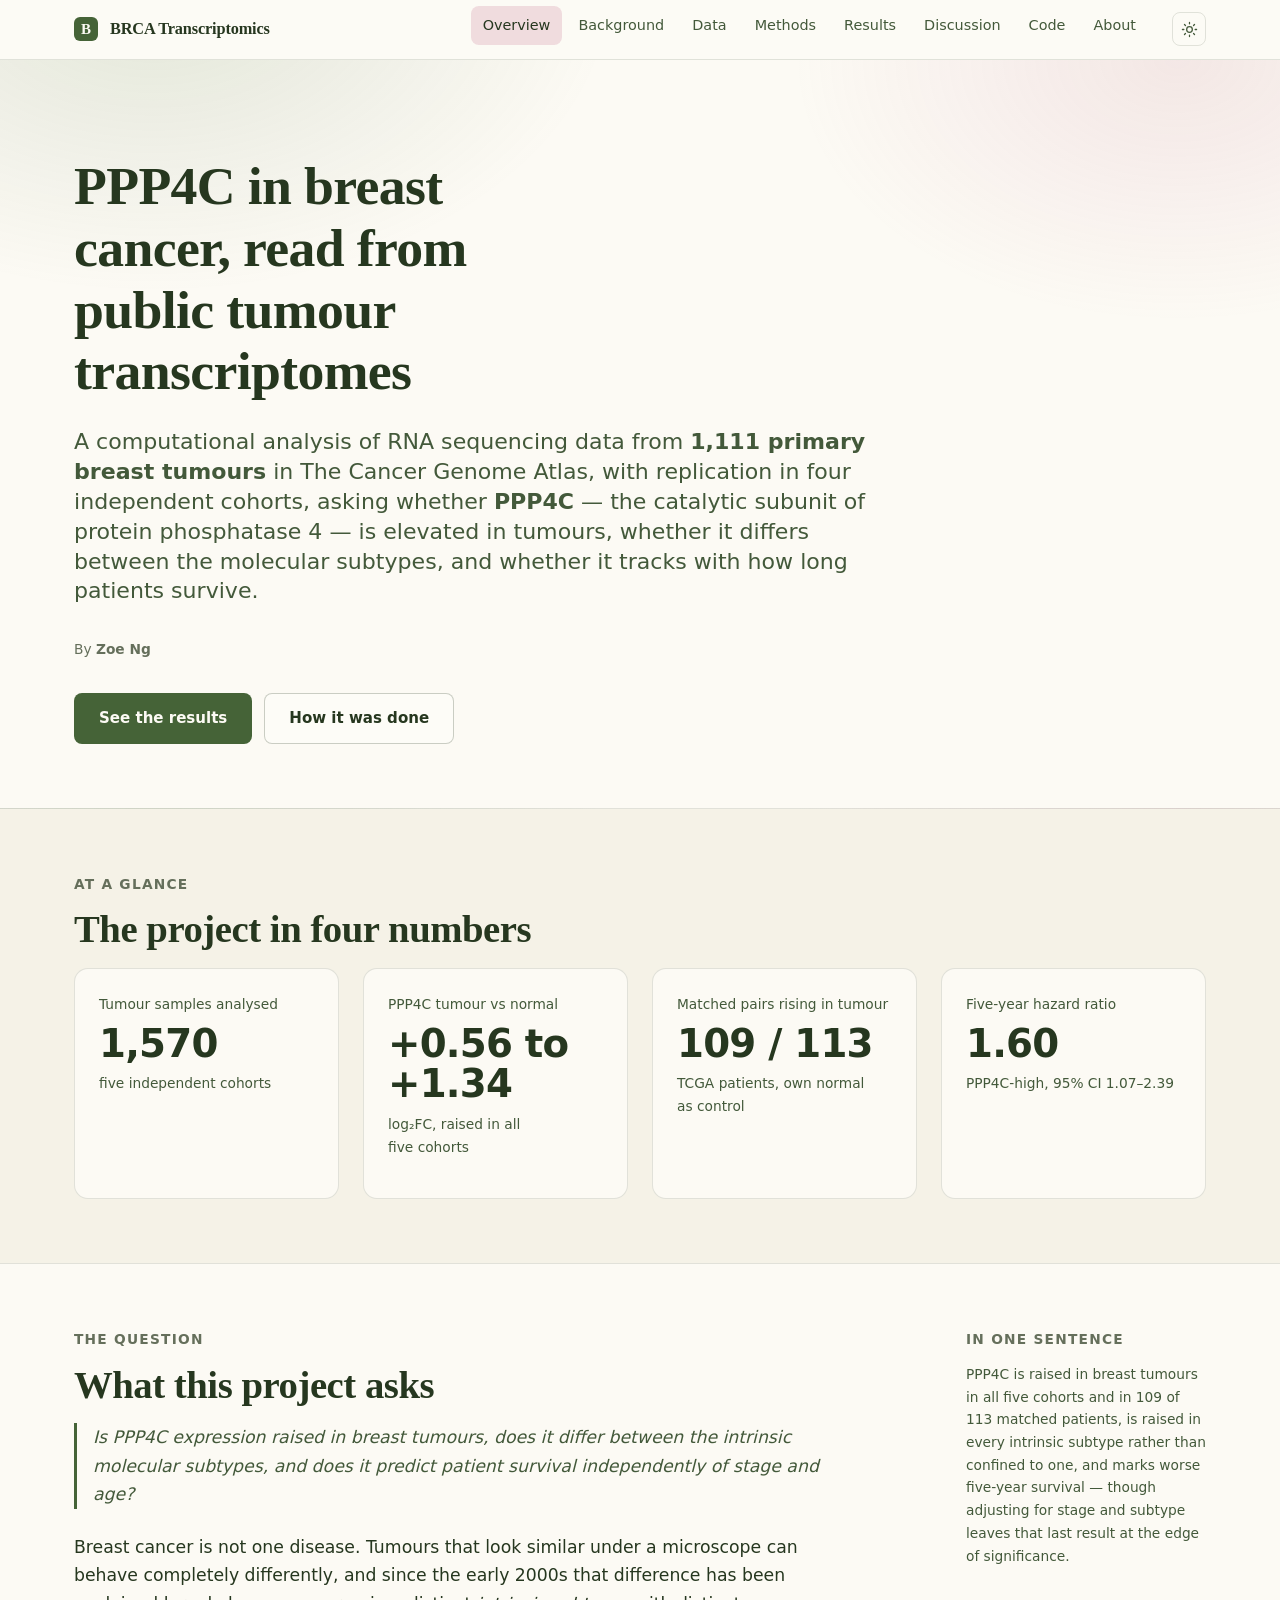
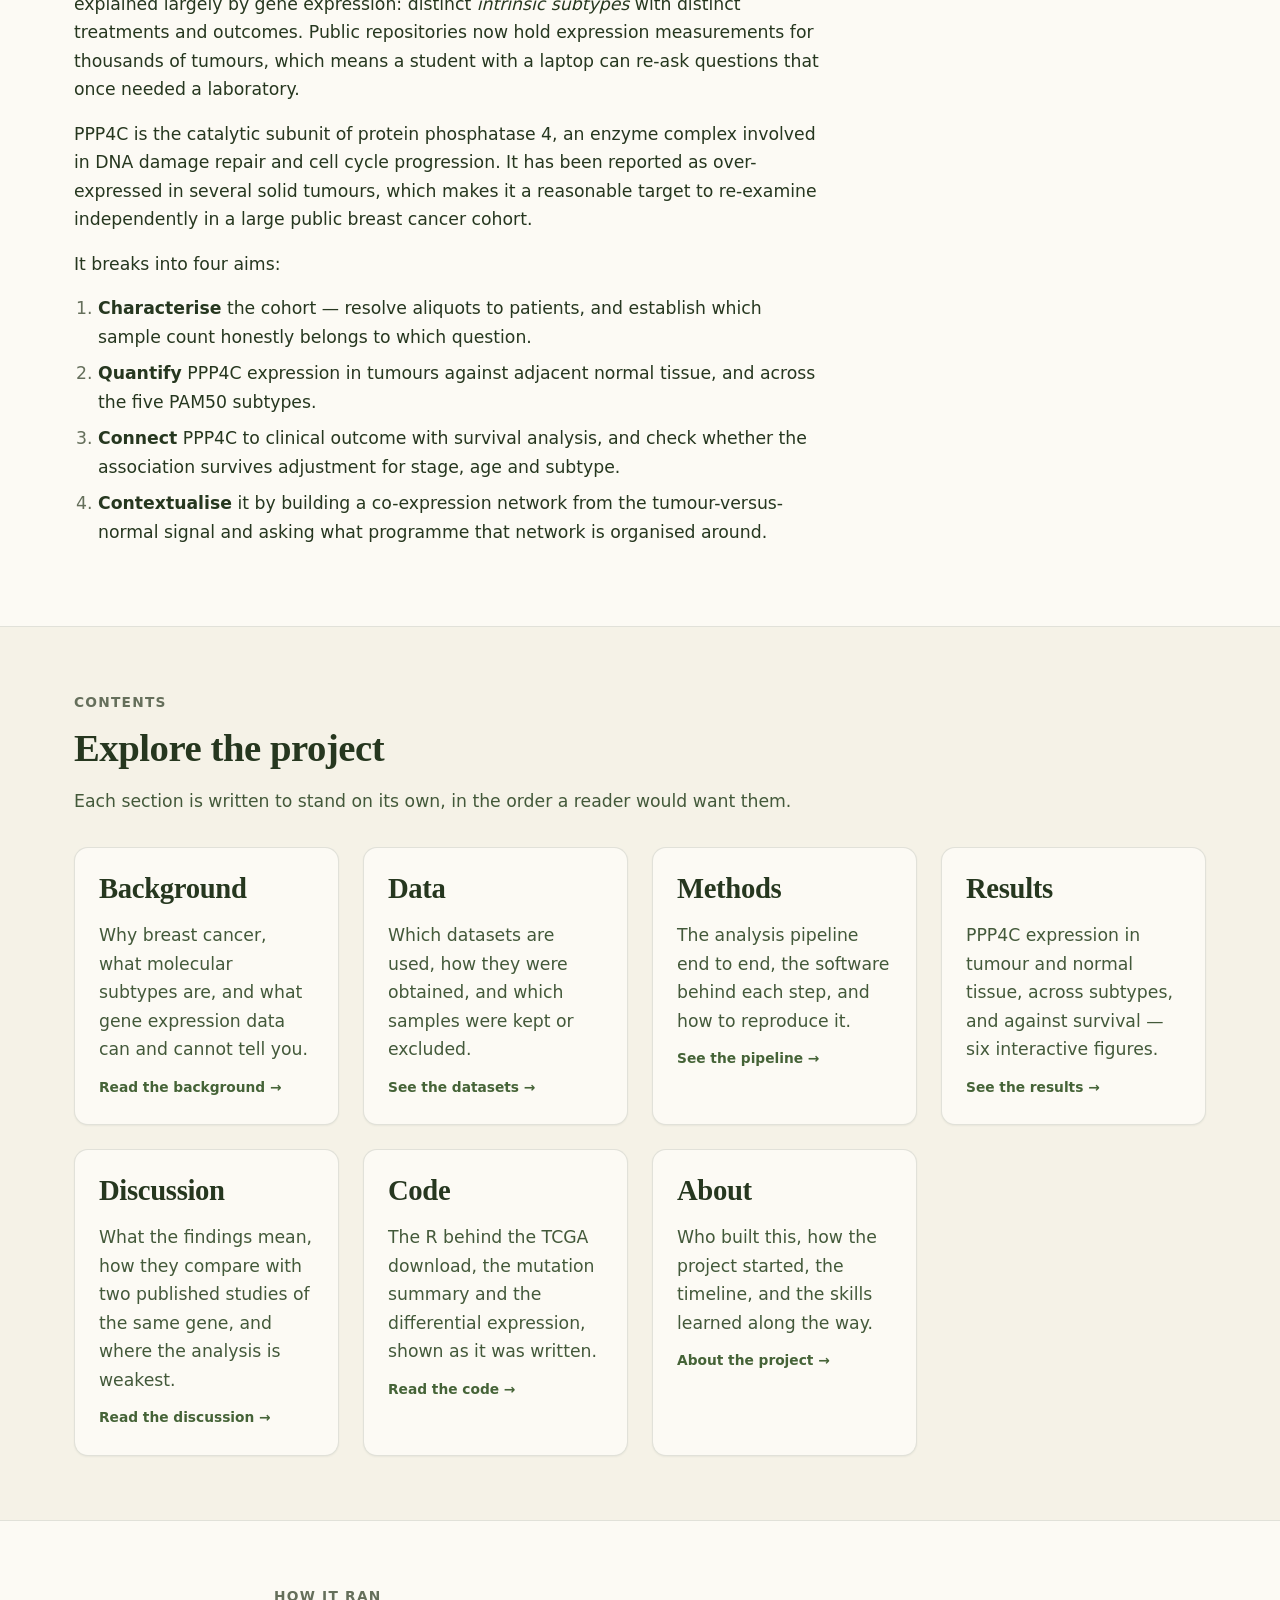
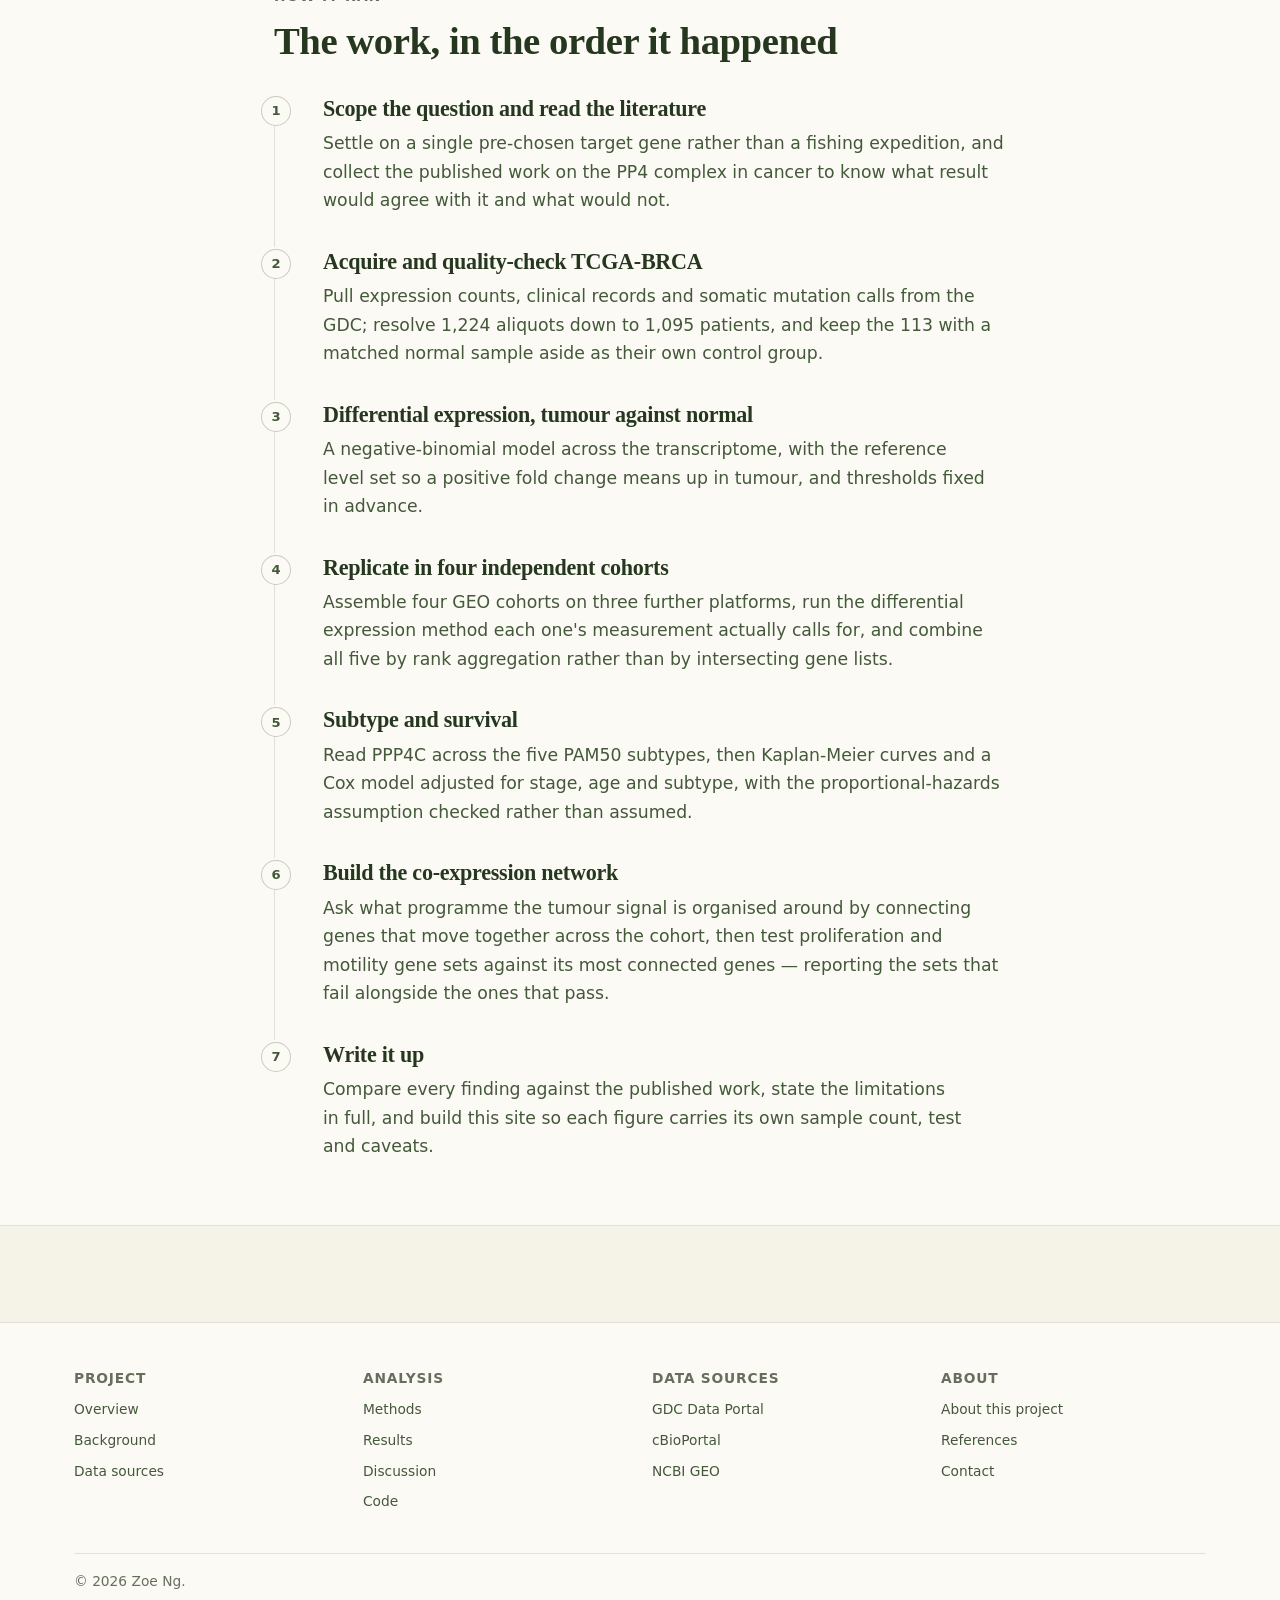
==== commit 3baafb52: "Update site content, figures, and code viewer Co-Authored-By: Claude Opus 5.5 (1M context) <noreply@" ====
--- a/index.html
+++ b/index.html
@@ -3,13 +3,13 @@
 <head>
   <meta charset="utf-8">
   <meta name="viewport" content="width=device-width, initial-scale=1">
-  <title>Overview — Breast Cancer Transcriptomics</title>
-  <meta name="description" content="An independent computational biology project analysing breast cancer gene expression using TCGA and other public datasets.">
-  <meta name="author" content="Your Name">
+  <title>PPP4C in Breast Cancer</title>
+  <meta name="description" content="An independent computational biology project asking whether PPP4C expression separates breast cancer subtypes and tracks with patient survival, using TCGA and other public datasets.">
+  <meta name="author" content="Zoe Ng">
 
   <meta property="og:type" content="website">
-  <meta property="og:title" content="Overview — Breast Cancer Transcriptomics">
-  <meta property="og:description" content="An independent computational biology project analysing breast cancer gene expression using TCGA and other public datasets.">
+  <meta property="og:title" content="PPP4C in Breast Cancer">
+  <meta property="og:description" content="An independent computational biology project asking whether PPP4C expression separates breast cancer subtypes and tracks with patient survival, using TCGA and other public datasets.">
 
   <link rel="icon" href="data:image/svg+xml,<svg xmlns='http://www.w3.org/2000/svg' viewBox='0 0 32 32'><rect width='32' height='32' rx='7' fill='%232a78d6'/></svg>">
   <link rel="stylesheet" href="assets/css/tokens.css">
@@ -18,6 +18,10 @@
   <script>
     /* Stamp the saved theme before first paint so there is no flash. */
     (function () {
+      /* Reveal-on-scroll hides content until JavaScript unhides it, so the
+         page must say up front that JavaScript is running. Without this class
+         the .reveal rules never apply and the content is simply visible. */
+      document.documentElement.classList.add('js');
       try {
         var t = localStorage.getItem('brca-theme');
         if (t) document.documentElement.setAttribute('data-theme', t);
@@ -51,6 +55,7 @@
           <li><a class="nav__link" href="methods.html">Methods</a></li>
           <li><a class="nav__link" href="results.html">Results</a></li>
           <li><a class="nav__link" href="discussion.html">Discussion</a></li>
+          <li><a class="nav__link" href="code.html">Code</a></li>
           <li><a class="nav__link" href="about.html">About</a></li>
         </ul>
       </nav>
@@ -73,21 +78,18 @@
 
     <section class="hero">
       <div class="container hero__inner">
-        <p class="eyebrow">Independent research project · Grade 12</p>
-        <h1>Molecular subtypes of breast cancer, read from public tumour transcriptomes</h1>
+        <h1>PPP4C in breast cancer, read from public tumour transcriptomes</h1>
         <p class="lede">
           A computational analysis of RNA sequencing data from
-          <strong>1,082 primary breast tumours</strong> in The Cancer Genome Atlas, asking
-          which genes separate the molecular subtypes and whether any of them track with
-          how long patients survive.
+          <strong>1,111 primary breast tumours</strong> in The Cancer Genome Atlas, with
+          replication in four independent cohorts, asking whether <strong>PPP4C</strong>
+          &mdash; the catalytic subunit of protein phosphatase 4 &mdash; is elevated in
+          tumours, whether it differs between the molecular subtypes, and whether it
+          tracks with how long patients survive.
         </p>
 
         <div class="hero__meta">
-          <span>By <strong>Your Name</strong></span>
-          <span>·</span>
-          <span>Last updated <time datetime="2026-08-17">17 August 2026</time></span>
-          <span>·</span>
-          <span>TCGA-BRCA · METABRIC · GEO</span>
+          <span>By <strong>Zoe Ng</strong></span>
         </div>
 
         <div class="btn-row">
@@ -99,21 +101,7 @@
 
     <section class="section">
       <div class="container">
-
-        <div class="callout callout--todo">
-          <span class="callout__icon" aria-hidden="true">&#9888;</span>
-          <div class="callout__body">
-            <p class="mb-0">
-              <strong>Prototype notice.</strong> Every number and figure on this site is
-              synthetic placeholder data used to build and test the layout. Nothing here is
-              a real result yet. Replace the contents of
-              <code>assets/js/data.js</code> as the analysis produces real output, then
-              delete these notices.
-            </p>
-          </div>
-        </div>
-
-        <div class="section-head reveal">
+        <div class="section__head reveal">
           <p class="eyebrow">At a glance</p>
           <h2 class="mt-0">The project in four numbers</h2>
         </div>
@@ -121,23 +109,23 @@
         <div class="grid grid--4 reveal">
           <div class="tile">
             <p class="tile__label">Tumour samples analysed</p>
-            <p class="tile__value">1,082</p>
-            <p class="tile__delta">TCGA-BRCA primary tumours</p>
+            <p class="tile__value">1,570</p>
+            <p class="tile__delta">five independent cohorts</p>
           </div>
           <div class="tile">
-            <p class="tile__label">Genes passing expression filter</p>
-            <p class="tile__value">18,341</p>
-            <p class="tile__delta">of 60,660 annotated features</p>
+            <p class="tile__label">PPP4C tumour vs normal</p>
+            <p class="tile__value">+0.56 to +1.34</p>
+            <p class="tile__delta">log&#8322;FC, raised in all five cohorts</p>
           </div>
           <div class="tile">
-            <p class="tile__label">Differentially expressed genes</p>
-            <p class="tile__value">2,417</p>
-            <p class="tile__delta">padj &lt; 0.05, |log2FC| &gt; 1</p>
+            <p class="tile__label">Matched pairs rising in tumour</p>
+            <p class="tile__value">109 / 113</p>
+            <p class="tile__delta">TCGA patients, own normal as control</p>
           </div>
           <div class="tile">
-            <p class="tile__label">Candidate prognostic genes</p>
-            <p class="tile__value">12</p>
-            <p class="tile__delta">survival-associated, FDR &lt; 0.10</p>
+            <p class="tile__label">Five-year hazard ratio</p>
+            <p class="tile__value">1.60</p>
+            <p class="tile__delta">PPP4C-high, 95% CI 1.07&ndash;2.39</p>
           </div>
         </div>
       </div>
@@ -148,10 +136,11 @@
         <div class="layout-aside">
           <div>
             <p class="eyebrow">The question</p>
-            <h2 class="mt-0">What I am trying to find out</h2>
+            <h2 class="mt-0">What this project asks</h2>
             <blockquote>
-              Which genes most strongly distinguish the intrinsic molecular subtypes of
-              breast cancer, and do any of those genes independently predict patient survival?
+              Is PPP4C expression raised in breast tumours, does it differ between the
+              intrinsic molecular subtypes, and does it predict patient survival
+              independently of stage and age?
             </blockquote>
             <p>
               Breast cancer is not one disease. Tumours that look similar under a microscope
@@ -161,21 +150,30 @@
               measurements for thousands of tumours, which means a student with a laptop can
               re-ask questions that once needed a laboratory.
             </p>
-            <p>The question breaks into three aims:</p>
+            <p>
+              PPP4C is the catalytic subunit of protein phosphatase 4, an enzyme complex
+              involved in DNA damage repair and cell cycle progression. It has been
+              reported as over-expressed in several solid tumours, which makes it a
+              reasonable target to re-examine independently in a large public breast
+              cancer cohort.
+            </p>
+            <p>It breaks into four aims:</p>
             <ol>
-              <li><strong>Characterise</strong> the cohort and confirm that the published subtype structure is recoverable from the raw expression matrix.</li>
-              <li><strong>Compare</strong> subtypes with differential expression analysis to find the genes that separate them.</li>
-              <li><strong>Connect</strong> those genes to clinical outcome with survival analysis, and check whether the association survives adjustment for stage and age.</li>
+              <li><strong>Characterise</strong> the cohort &mdash; resolve aliquots to patients, and establish which sample count honestly belongs to which question.</li>
+              <li><strong>Quantify</strong> PPP4C expression in tumours against adjacent normal tissue, and across the five PAM50 subtypes.</li>
+              <li><strong>Connect</strong> PPP4C to clinical outcome with survival analysis, and check whether the association survives adjustment for stage, age and subtype.</li>
+              <li><strong>Contextualise</strong> it by building a co-expression network from the tumour-versus-normal signal and asking what programme that network is organised around.</li>
             </ol>
           </div>
 
           <aside class="layout-aside__side">
-            <p class="eyebrow">Status</p>
-            <ul class="legend" style="flex-direction:column;align-items:flex-start;gap:var(--sp-3)">
-              <li><span class="badge">Aim 1 &middot; in progress</span></li>
-              <li><span class="badge">Aim 2 &middot; not started</span></li>
-              <li><span class="badge">Aim 3 &middot; not started</span></li>
-            </ul>
+            <p class="eyebrow">In one sentence</p>
+            <p class="text-secondary">
+              PPP4C is raised in breast tumours in all five cohorts and in 109 of 113
+              matched patients, is raised in every intrinsic subtype rather than confined
+              to one, and marks worse five-year survival &mdash; though adjusting for
+              stage and subtype leaves that last result at the edge of significance.
+            </p>
           </aside>
         </div>
       </div>
@@ -207,17 +205,22 @@
           </a>
           <a class="card" href="results.html">
             <h3>Results</h3>
-            <p class="text-secondary mb-0">Differential expression, subtype expression patterns, and survival analysis, as interactive figures.</p>
+            <p class="text-secondary mb-0">PPP4C expression in tumour and normal tissue, across subtypes, and against survival &mdash; six interactive figures.</p>
             <span class="card__more">See the results &rarr;</span>
           </a>
           <a class="card" href="discussion.html">
             <h3>Discussion</h3>
-            <p class="text-secondary mb-0">What the findings mean, where the analysis is weakest, and what I would do with more time.</p>
+            <p class="text-secondary mb-0">What the findings mean, how they compare with two published studies of the same gene, and where the analysis is weakest.</p>
             <span class="card__more">Read the discussion &rarr;</span>
+          </a>
+          <a class="card" href="code.html">
+            <h3>Code</h3>
+            <p class="text-secondary mb-0">The R behind the TCGA download, the mutation summary and the differential expression, shown as it was written.</p>
+            <span class="card__more">Read the code &rarr;</span>
           </a>
           <a class="card" href="about.html">
             <h3>About</h3>
-            <p class="text-secondary mb-0">Who built this, the timeline, the skills learned along the way, and the full reference list.</p>
+            <p class="text-secondary mb-0">Who built this, how the project started, the timeline, and the skills learned along the way.</p>
             <span class="card__more">About the project &rarr;</span>
           </a>
         </div>
@@ -227,38 +230,38 @@
     <section class="section section--alt">
       <div class="container container--narrow">
         <div class="section-head">
-          <p class="eyebrow">Roadmap</p>
-          <h2 class="mt-0">Where the work stands</h2>
-        </div>
-
-        <ol class="steps">
-          <li>
-            <h4>Scope the question and read the literature <span class="badge">Done</span></h4>
-            <p class="text-secondary">Settle on subtype-versus-survival as the question; collect the key papers on intrinsic subtypes and the PAM50 classifier.</p>
-          </li>
-          <li>
-            <h4>Download and quality-check TCGA-BRCA <span class="badge">In progress</span></h4>
-            <p class="text-secondary">Pull expression counts and clinical annotations from the GDC, check library sizes, drop low-quality and duplicate samples.</p>
-          </li>
-          <li>
-            <h4>Exploratory analysis and clustering <span class="badge">Next</span></h4>
-            <p class="text-secondary">Normalise counts, run PCA and hierarchical clustering, and check the clusters against published subtype calls.</p>
-          </li>
-          <li>
-            <h4>Differential expression <span class="badge">Planned</span></h4>
-            <p class="text-secondary">Subtype-versus-subtype contrasts with multiple-testing correction, plus pathway enrichment on the resulting gene sets.</p>
-          </li>
-          <li>
-            <h4>Survival analysis <span class="badge">Planned</span></h4>
-            <p class="text-secondary">Kaplan-Meier curves and Cox proportional-hazards models for the candidate genes, adjusted for stage and age.</p>
-          </li>
-          <li>
-            <h4>Validate in an independent cohort <span class="badge">Planned</span></h4>
-            <p class="text-secondary">Re-test the strongest candidates in METABRIC so the findings do not rest on one dataset.</p>
-          </li>
-          <li>
-            <h4>Write up and publish this site <span class="badge">Planned</span></h4>
-            <p class="text-secondary">Replace the placeholder figures with real output, write the discussion, and get feedback before submission.</p>
+          <p class="eyebrow">How it ran</p>
+          <h2 class="mt-0">The work, in the order it happened</h2>
+        </div>
+
+        <ol class="steps reveal">
+          <li>
+            <h4>Scope the question and read the literature</h4>
+            <p class="text-secondary">Settle on a single pre-chosen target gene rather than a fishing expedition, and collect the published work on the PP4 complex in cancer to know what result would agree with it and what would not.</p>
+          </li>
+          <li>
+            <h4>Acquire and quality-check TCGA-BRCA</h4>
+            <p class="text-secondary">Pull expression counts, clinical records and somatic mutation calls from the GDC; resolve 1,224 aliquots down to 1,095 patients, and keep the 113 with a matched normal sample aside as their own control group.</p>
+          </li>
+          <li>
+            <h4>Differential expression, tumour against normal</h4>
+            <p class="text-secondary">A negative-binomial model across the transcriptome, with the reference level set so a positive fold change means up in tumour, and thresholds fixed in advance.</p>
+          </li>
+          <li>
+            <h4>Replicate in four independent cohorts</h4>
+            <p class="text-secondary">Assemble four GEO cohorts on three further platforms, run the differential expression method each one's measurement actually calls for, and combine all five by rank aggregation rather than by intersecting gene lists.</p>
+          </li>
+          <li>
+            <h4>Subtype and survival</h4>
+            <p class="text-secondary">Read PPP4C across the five PAM50 subtypes, then Kaplan-Meier curves and a Cox model adjusted for stage, age and subtype, with the proportional-hazards assumption checked rather than assumed.</p>
+          </li>
+          <li>
+            <h4>Build the co-expression network</h4>
+            <p class="text-secondary">Ask what programme the tumour signal is organised around by connecting genes that move together across the cohort, then test proliferation and motility gene sets against its most connected genes &mdash; reporting the sets that fail alongside the ones that pass.</p>
+          </li>
+          <li>
+            <h4>Write it up</h4>
+            <p class="text-secondary">Compare every finding against the published work, state the limitations in full, and build this site so each figure carries its own sample count, test and caveats.</p>
           </li>
         </ol>
       </div>
@@ -282,6 +285,7 @@
             <li><a href="methods.html">Methods</a></li>
             <li><a href="results.html">Results</a></li>
             <li><a href="discussion.html">Discussion</a></li>
+            <li><a href="code.html">Code</a></li>
           </ul>
         </div>
         <div>
@@ -296,15 +300,14 @@
           <h4>About</h4>
           <ul>
             <li><a href="about.html">About this project</a></li>
-            <li><a href="about.html#references">References</a></li>
+            <li><a href="discussion.html#references">References</a></li>
             <li><a href="mailto:you@example.com">Contact</a></li>
           </ul>
         </div>
       </div>
 
       <div class="site-footer__bottom">
-        <span>&copy; <span data-year>2026</span> Your Name. Independent secondary-school research project.</span>
-        <span>All figures on this site currently show placeholder data.</span>
+        <span>&copy; <span data-year>2026</span> Zoe Ng.</span>
       </div>
     </div>
   </footer>
--- a/assets/css/tokens.css
+++ b/assets/css/tokens.css
@@ -2,67 +2,90 @@
    tokens.css — design tokens (colors, type, spacing, motion)
    Change values here; never hard-code a hex anywhere else.
 
-   Colors follow a validated data-viz palette. The categorical slots, the
-   sequential blue ramp and the diverging pair have all been checked for
-   colour-vision-deficiency separation and contrast in BOTH light and dark
-   modes. If you swap a series colour, re-validate it before shipping.
+   Light mode is built on four source colours:
+     #E7CCCC dusty rose · #EDE8DC cream · #A5B68D sage · #C1CFA1 light sage
+   The page plane is that cream lifted, the accent is a deepened sage, the
+   rose does the highlighting, and the data colours lead with green and pink.
+
+   Dark mode is the same garden after dusk: deep forest planes, the cream
+   become the ink, and the source sage stepping forward as the accent.
+
+   The categorical slots, the sequential green ramp and the diverging pair
+   have all been checked for contrast in BOTH light and dark modes: every
+   series clears 3:1 against its chart surface and every text token clears
+   4.5:1 against the plane it sits on. If you swap a series colour,
+   re-validate it before shipping.
    ========================================================================== */
 
 :root {
   color-scheme: light;
 
   /* ---- Surfaces & ink ------------------------------------------------- */
-  --page:            #f9f9f7;   /* page plane                              */
-  --surface-1:       #fcfcfb;   /* cards, chart surface                    */
-  --surface-2:       #f2f1ec;   /* wells, code blocks, table stripes       */
-  --surface-raised:  #ffffff;   /* header, popovers                        */
-
-  --text-primary:    #0b0b0b;
-  --text-secondary:  #52514e;
-  --text-muted:      #898781;   /* axis labels, captions, meta             */
-  --text-inverse:    #ffffff;
-
-  --border:          rgba(11, 11, 11, 0.10);
-  --border-strong:   rgba(11, 11, 11, 0.20);
-  --gridline:        #e1e0d9;
-  --axis:            #c3c2b7;
-
-  /* ---- Accent (UI only — links, buttons, focus) ------------------------ */
-  --accent:          #256abf;
-  --accent-hover:    #184f95;
-  --accent-wash:     #eaf1fc;
-  --focus-ring:      #2a78d6;
-
-  /* ---- Categorical series (fixed order — never cycle, never reorder) --- */
-  --series-1:        #2a78d6;   /* blue    */
-  --series-2:        #eb6834;   /* orange  */
-  --series-3:        #1baf7a;   /* aqua    */
-  --series-4:        #eda100;   /* yellow  */
-  --series-5:        #e87ba4;   /* magenta */
-  --series-6:        #008300;   /* green   */
-  --series-7:        #4a3aa7;   /* violet  */
-  --series-8:        #e34948;   /* red     */
+  --page:            #f5f2e7;   /* page plane — the cream, lifted          */
+  --surface-1:       #fcfaf4;   /* cards, chart surface                    */
+  --surface-2:       #ebe6d8;   /* wells, code blocks, table stripes       */
+  --surface-raised:  #fdfcf7;   /* header, popovers                        */
+
+  --text-primary:    #26371f;   /* the ink is green, not black             */
+  --text-secondary:  #43593a;
+  --text-muted:      #656f5b;   /* axis labels, captions, meta             */
+  --text-inverse:    #fcfaf4;   /* ink for use ON the accent               */
+
+  --border:          rgba(38, 55, 31, 0.13);
+  --border-strong:   rgba(38, 55, 31, 0.24);
+  --gridline:        #e5e0cf;
+  --axis:            #c2bea9;
+
+  /* ---- Accent (UI only — links, buttons, focus) ------------------------
+     Green at rest, rose on hover: the two source hues split the job rather
+     than sharing it, so a hover is a hue change and not just a darkening. */
+  --accent:          #456337;   /* green as TEXT: links, card arrows       */
+  --accent-solid:    #456337;   /* green as a FILL: buttons, the brand tile */
+  --accent-ink:      #fcfaf4;   /* what sits on that fill                   */
+  --accent-hover:    #a8446a;   /* the rose, deepened to clear 4.5:1       */
+  --accent-hover-ink:#fcfaf4;   /* what sits on a rose fill                 */
+  --accent-wash:     #f0dcde;   /* the current page / selected thing       */
+  --hover-wash:      #f6e6e7;   /* the thing under the cursor              */
+  --focus-ring:      #5f7f46;
+
+  /* ---- Brand mark ------------------------------------------------------
+     A typographic mark: a serif B on a green tile. Its own tokens, not
+     series slots, so retuning a chart colour can never restyle it. */
+  --brand-square:    #456337;
+  --brand-letter:    #fcfaf4;
+
+  /* ---- Categorical series (fixed order — never cycle, never reorder) ---
+     Slot 3 reads as the calm/normal condition and slot 8 as the tumour one;
+     the charts lean on that pairing, so keep 3 green and 8 rose. */
+  --series-1:        #5c7a47;   /* green     */
+  --series-2:        #b85473;   /* rose      */
+  --series-3:        #3e7f6e;   /* teal      */
+  --series-4:        #a8802b;   /* gold      */
+  --series-5:        #c2718c;   /* pink      */
+  --series-6:        #31492b;   /* forest    */
+  --series-7:        #6b5ba6;   /* violet    */
+  --series-8:        #9c3f52;   /* deep rose */
 
   /* ---- Diverging pair (volcano plot: down ↔ neutral ↔ up) -------------- */
-  --diverge-low:     #2a78d6;   /* down-regulated  */
-  --diverge-mid:     #b9b8b1;   /* not significant */
-  --diverge-high:    #e34948;   /* up-regulated    */
+  --diverge-low:     #5c7a47;   /* down-regulated  */
+  --diverge-mid:     #c9bcba;   /* not significant */
+  --diverge-high:    #b85473;   /* up-regulated    */
 
   /* ---- Sequential ramp (heatmaps, magnitude) — one hue, light → dark --- */
-  --seq-100:         #cde2fb;
-  --seq-200:         #9ec5f4;
-  --seq-300:         #6da7ec;
-  --seq-400:         #3987e5;
-  --seq-500:         #256abf;
-  --seq-600:         #184f95;
-  --seq-700:         #0d366b;
+  --seq-100:         #e6ecd8;
+  --seq-200:         #cfddb6;
+  --seq-300:         #b2c793;
+  --seq-400:         #92ac6f;
+  --seq-500:         #748f53;
+  --seq-600:         #57703c;
+  --seq-700:         #2e4020;
 
   /* ---- Status (reserved — never used as a series colour) --------------- */
-  --status-good:     #0ca30c;
-  --status-warning:  #fab219;
-  --status-serious:  #ec835a;
-  --status-critical: #d03b3b;
-  --status-good-text:#006300;
+  --status-good:     #4a7c36;
+  --status-warning:  #b8892a;
+  --status-serious:  #be6b41;
+  --status-critical: #a94442;
+  --status-good-text:#3d6a2c;
 
   /* ---- Typography ------------------------------------------------------ */
   --font-display: "Iowan Old Style", "Palatino Linotype", Palatino,
@@ -104,10 +127,31 @@
   --radius-lg: 14px;
   --radius-pill: 999px;
 
-  --shadow-sm: 0 1px 2px rgba(11, 11, 11, 0.05);
-  --shadow:    0 2px 8px rgba(11, 11, 11, 0.06),
-               0 1px 2px rgba(11, 11, 11, 0.04);
-  --shadow-lg: 0 12px 32px rgba(11, 11, 11, 0.10);
+  --shadow-sm: 0 1px 2px rgba(38, 55, 31, 0.06);
+  --shadow:    0 2px 8px rgba(38, 55, 31, 0.08),
+               0 1px 2px rgba(38, 55, 31, 0.05);
+  --shadow-lg: 0 12px 32px rgba(38, 55, 31, 0.13);
+
+  /* ---- Code viewer -----------------------------------------------------
+     A read-only syntax theme, defined per mode like every other token. The
+     hues are chosen for contrast on the code surface, not borrowed from the
+     categorical series — a keyword is not a data series. */
+  --code-bg:         #fcfaf4;
+  --code-gutter-bg:  #f0ecdf;
+  --code-fg:         #26371f;
+  --code-line-no:    #97957f;
+  --code-active:     #f6e6e7;   /* the rose hover wash, same as a table row */
+
+  --code-comment:    #7c866f;   /* green-grey, recedes                      */
+  --code-string:     #2f7a63;
+  --code-number:     #a0662c;
+  --code-keyword:    #a8446a;   /* the hover rose — the site's second hue   */
+  --code-const:      #a0662c;
+  --code-func:       #456337;   /* the accent green                         */
+  --code-ns:         #8a4f7d;
+  --code-param:      #7f6a33;
+  --code-op:         #5e6a55;
+  --code-punct:      #6b7562;
 
   --ease: cubic-bezier(0.2, 0.6, 0.2, 1);
   --dur-fast: 120ms;
@@ -123,111 +167,165 @@
 
 /* ---- Dark mode ---------------------------------------------------------
    Selected, not flipped: each series is its own step chosen for the dark
-   surface. Declared under both the OS media query and the [data-theme]
-   stamp so the toggle wins in either direction.
+   surface, and the accent is the source sage (#A5B68D), which is light
+   enough here to serve as both link text and a filled button. Declared
+   under both the OS media query and the [data-theme] stamp so the toggle
+   wins in either direction.
    ------------------------------------------------------------------------ */
 @media (prefers-color-scheme: dark) {
   :root:not([data-theme="light"]) {
     color-scheme: dark;
 
-    --page:            #0d0d0d;
-    --surface-1:       #1a1a19;
-    --surface-2:       #232321;
-    --surface-raised:  #1f1f1e;
-
-    --text-primary:    #ffffff;
-    --text-secondary:  #c3c2b7;
-    --text-muted:      #898781;
-    --text-inverse:    #0b0b0b;
-
-    --border:          rgba(255, 255, 255, 0.12);
-    --border-strong:   rgba(255, 255, 255, 0.24);
-    --gridline:        #2c2c2a;
-    --axis:            #383835;
-
-    --accent:          #6da7ec;
-    --accent-hover:    #9ec5f4;
-    --accent-wash:     #16233a;
-    --focus-ring:      #6da7ec;
-
-    --series-1:        #3987e5;
-    --series-2:        #d95926;
-    --series-3:        #199e70;
-    --series-4:        #c98500;
-    --series-5:        #d55181;
-    --series-6:        #008300;
-    --series-7:        #9085e9;
-    --series-8:        #e66767;
-
-    --diverge-low:     #3987e5;
-    --diverge-mid:     #6b6a66;
-    --diverge-high:    #e66767;
-
-    --seq-100:         #0d366b;
-    --seq-200:         #184f95;
-    --seq-300:         #256abf;
-    --seq-400:         #3987e5;
-    --seq-500:         #5598e7;
-    --seq-600:         #86b6ef;
-    --seq-700:         #cde2fb;
-
-    --status-good-text:#0ca30c;
+    --page:            #1a1e15;
+    --surface-1:       #242a1d;
+    --surface-2:       #2e3526;
+    --surface-raised:  #272e20;
+
+    --text-primary:    #f2f0e4;
+    --text-secondary:  #c6ccb4;
+    --text-muted:      #98a189;
+    --text-inverse:    #1a1e15;
+
+    --border:          rgba(240, 226, 224, 0.14);
+    --border-strong:   rgba(240, 226, 224, 0.27);
+    --gridline:        #363d2d;
+    --axis:            #47503c;
+
+    --accent:          #a5b68d;
+    --accent-solid:    #a5b68d;   /* light fill here, so it takes dark ink */
+    --accent-ink:      #1a1e15;
+    --accent-hover:    #e9a7b8;   /* rose on hover, as in light mode */
+    --accent-hover-ink:#1a1e15;
+    --accent-wash:     #372a27;
+    --hover-wash:      #3d2b31;
+    --focus-ring:      #a5b68d;
+
+    /* ---- Brand mark ---------------------------------------------------- */
+    --brand-square:    #a5b68d;
+    --brand-letter:    #1a1e15;
+
+    --series-1:        #8fa86e;
+    --series-2:        #dc8aa1;
+    --series-3:        #5fb49c;
+    --series-4:        #d6b15c;
+    --series-5:        #e3a7ba;
+    --series-6:        #b8cc93;
+    --series-7:        #a899e8;
+    --series-8:        #d4737f;
+
+    --diverge-low:     #8fa86e;
+    --diverge-mid:     #77796b;
+    --diverge-high:    #dc8aa1;
+
+    --seq-100:         #2e4020;
+    --seq-200:         #445b31;
+    --seq-300:         #5e7a45;
+    --seq-400:         #7c9a5c;
+    --seq-500:         #9cb77b;
+    --seq-600:         #bdd2a0;
+    --seq-700:         #e0eacb;
+
+    --status-good-text:#9bc47c;
 
     --shadow-sm: 0 1px 2px rgba(0, 0, 0, 0.4);
     --shadow:    0 2px 8px rgba(0, 0, 0, 0.45),
                  0 1px 2px rgba(0, 0, 0, 0.3);
     --shadow-lg: 0 12px 32px rgba(0, 0, 0, 0.55);
+
+    /* ---- Code viewer --------------------------------------------------- */
+    --code-bg:         #171a12;
+    --code-gutter-bg:  #212619;
+    --code-fg:         #e9e7da;
+    --code-line-no:    #7a8270;
+    --code-active:     #3d2b31;   /* the rose hover wash */
+
+    --code-comment:    #8a9179;
+    --code-string:     #8ecfae;
+    --code-number:     #dfae7a;
+    --code-keyword:    #e993b2;   /* the hover rose */
+    --code-const:      #dfae7a;
+    --code-func:       #b8cc93;   /* the accent sage */
+    --code-ns:         #d3a0c9;
+    --code-param:      #cbbd7f;
+    --code-op:         #c6ccb4;
+    --code-punct:      #9aa18b;
   }
 }
 
 :root[data-theme="dark"] {
   color-scheme: dark;
 
-  --page:            #0d0d0d;
-  --surface-1:       #1a1a19;
-  --surface-2:       #232321;
-  --surface-raised:  #1f1f1e;
-
-  --text-primary:    #ffffff;
-  --text-secondary:  #c3c2b7;
-  --text-muted:      #898781;
-  --text-inverse:    #0b0b0b;
-
-  --border:          rgba(255, 255, 255, 0.12);
-  --border-strong:   rgba(255, 255, 255, 0.24);
-  --gridline:        #2c2c2a;
-  --axis:            #383835;
-
-  --accent:          #6da7ec;
-  --accent-hover:    #9ec5f4;
-  --accent-wash:     #16233a;
-  --focus-ring:      #6da7ec;
-
-  --series-1:        #3987e5;
-  --series-2:        #d95926;
-  --series-3:        #199e70;
-  --series-4:        #c98500;
-  --series-5:        #d55181;
-  --series-6:        #008300;
-  --series-7:        #9085e9;
-  --series-8:        #e66767;
-
-  --diverge-low:     #3987e5;
-  --diverge-mid:     #6b6a66;
-  --diverge-high:    #e66767;
-
-  --seq-100:         #0d366b;
-  --seq-200:         #184f95;
-  --seq-300:         #256abf;
-  --seq-400:         #3987e5;
-  --seq-500:         #5598e7;
-  --seq-600:         #86b6ef;
-  --seq-700:         #cde2fb;
-
-  --status-good-text:#0ca30c;
+  --page:            #1a1e15;
+  --surface-1:       #242a1d;
+  --surface-2:       #2e3526;
+  --surface-raised:  #272e20;
+
+  --text-primary:    #f2f0e4;
+  --text-secondary:  #c6ccb4;
+  --text-muted:      #98a189;
+  --text-inverse:    #1a1e15;
+
+  --border:          rgba(240, 226, 224, 0.14);
+  --border-strong:   rgba(240, 226, 224, 0.27);
+  --gridline:        #363d2d;
+  --axis:            #47503c;
+
+  --accent:          #a5b68d;
+  --accent-solid:    #a5b68d;   /* light fill here, so it takes dark ink */
+  --accent-ink:      #1a1e15;
+  --accent-hover:    #e9a7b8;   /* rose on hover, as in light mode */
+  --accent-hover-ink:#1a1e15;
+  --accent-wash:     #372a27;
+  --hover-wash:      #3d2b31;
+  --focus-ring:      #a5b68d;
+
+  /* ---- Brand mark ---------------------------------------------------- */
+  --brand-square:    #a5b68d;
+  --brand-letter:    #1a1e15;
+
+  --series-1:        #8fa86e;
+  --series-2:        #dc8aa1;
+  --series-3:        #5fb49c;
+  --series-4:        #d6b15c;
+  --series-5:        #e3a7ba;
+  --series-6:        #b8cc93;
+  --series-7:        #a899e8;
+  --series-8:        #d4737f;
+
+  --diverge-low:     #8fa86e;
+  --diverge-mid:     #77796b;
+  --diverge-high:    #dc8aa1;
+
+  --seq-100:         #2e4020;
+  --seq-200:         #445b31;
+  --seq-300:         #5e7a45;
+  --seq-400:         #7c9a5c;
+  --seq-500:         #9cb77b;
+  --seq-600:         #bdd2a0;
+  --seq-700:         #e0eacb;
+
+  --status-good-text:#9bc47c;
 
   --shadow-sm: 0 1px 2px rgba(0, 0, 0, 0.4);
   --shadow:    0 2px 8px rgba(0, 0, 0, 0.45),
                0 1px 2px rgba(0, 0, 0, 0.3);
   --shadow-lg: 0 12px 32px rgba(0, 0, 0, 0.55);
+
+  /* ---- Code viewer --------------------------------------------------- */
+  --code-bg:         #171a12;
+  --code-gutter-bg:  #212619;
+  --code-fg:         #e9e7da;
+  --code-line-no:    #7a8270;
+  --code-active:     #3d2b31;   /* the rose hover wash */
+
+  --code-comment:    #8a9179;
+  --code-string:     #8ecfae;
+  --code-number:     #dfae7a;
+  --code-keyword:    #e993b2;   /* the hover rose */
+  --code-const:      #dfae7a;
+  --code-func:       #b8cc93;   /* the accent sage */
+  --code-ns:         #d3a0c9;
+  --code-param:      #cbbd7f;
+  --code-op:         #c6ccb4;
+  --code-punct:      #9aa18b;
 }
--- a/assets/css/styles.css
+++ b/assets/css/styles.css
@@ -85,7 +85,7 @@
 p { margin: 0 0 var(--sp-4); max-width: var(--measure); text-wrap: pretty; }
 
 a { color: var(--accent); text-decoration-thickness: 1px; text-underline-offset: 2px; }
-a:hover { color: var(--accent-hover); }
+a:hover { color: var(--accent-hover); }   /* green at rest, rose on hover */
 
 strong { font-weight: 650; }
 
@@ -227,12 +227,24 @@
   white-space: nowrap;
 }
 .brand:hover { color: var(--text-primary); }
+/* A serif B on a green tile. The letter is set in CSS rather than the markup
+   because the mark is decorative — the pages carry an empty aria-hidden span,
+   and the accessible name is the wordmark beside it. */
 .brand__mark {
   width: 24px; height: 24px;
   flex: none;
+  display: grid;
+  place-items: center;
   border-radius: 6px;
-  background: linear-gradient(135deg, var(--series-1), var(--series-5));
-}
+  background: var(--brand-square);
+  color: var(--brand-letter);
+  font-family: var(--font-display);
+  font-size: 15px;
+  line-height: 1;
+}
+/* Nudged up by the serif's own bottom bearing, which otherwise sits the
+   letter low in the tile. */
+.brand__mark::before { content: "B"; transform: translateY(-0.5px); }
 
 .nav { margin-left: auto; }
 .nav__list {
@@ -255,7 +267,7 @@
   white-space: nowrap;
   transition: background var(--dur-fast) var(--ease), color var(--dur-fast) var(--ease);
 }
-.nav__link:hover { background: var(--surface-2); color: var(--text-primary); }
+.nav__link:hover { background: var(--hover-wash); color: var(--text-primary); }
 .nav__link[aria-current="page"] { color: var(--text-primary); background: var(--accent-wash); }
 
 .icon-btn {
@@ -270,7 +282,7 @@
   cursor: pointer;
   transition: background var(--dur-fast) var(--ease), color var(--dur-fast) var(--ease);
 }
-.icon-btn:hover { background: var(--surface-2); color: var(--text-primary); }
+.icon-btn:hover { background: var(--hover-wash); color: var(--text-primary); }
 .icon-btn svg { width: 17px; height: 17px; }
 
 .nav-toggle { display: none; }
@@ -311,9 +323,9 @@
   border-bottom: 1px solid var(--border);
   background:
     radial-gradient(60ch 40ch at 12% -10%,
-      color-mix(in srgb, var(--series-1) 12%, transparent), transparent 70%),
+      color-mix(in srgb, var(--series-1) 16%, transparent), transparent 70%),
     radial-gradient(50ch 34ch at 92% 0%,
-      color-mix(in srgb, var(--series-5) 12%, transparent), transparent 70%),
+      color-mix(in srgb, var(--series-5) 14%, transparent), transparent 70%),
     var(--surface-1);
 }
 
@@ -348,14 +360,17 @@
               transform var(--dur-fast) var(--ease);
 }
 .btn:active { transform: translateY(1px); }
-.btn--primary { background: var(--accent); color: #ffffff; }
-.btn--primary:hover { background: var(--accent-hover); color: #ffffff; }
+/* The fill and its ink travel together: a light-green fill wants dark ink and
+   a dark-green one wants cream, and the two themes disagree about which is
+   which — so neither is assumed here. */
+.btn--primary { background: var(--accent-solid); color: var(--accent-ink); }
+.btn--primary:hover { background: var(--accent-hover); color: var(--accent-hover-ink); }
 .btn--ghost {
   background: var(--surface-raised);
   border-color: var(--border-strong);
   color: var(--text-primary);
 }
-.btn--ghost:hover { background: var(--surface-2); color: var(--text-primary); }
+.btn--ghost:hover { background: var(--hover-wash); color: var(--text-primary); }
 .btn--sm { padding: var(--sp-2) var(--sp-3); font-size: var(--step--1); }
 
 /* ---- 06  Cards, tiles, callouts ----------------------------------------- */
@@ -379,7 +394,7 @@
               transform var(--dur) var(--ease);
 }
 a.card:hover {
-  border-color: var(--border-strong);
+  border-color: var(--accent-hover);
   box-shadow: var(--shadow);
   transform: translateY(-2px);
   color: inherit;
@@ -410,6 +425,8 @@
   line-height: 1.05;
   letter-spacing: -0.02em;
   margin: 0;
+  /* Equal-width digits, so a number counting up does not jitter sideways. */
+  font-variant-numeric: tabular-nums;
 }
 .tile__delta {
   display: inline-flex;
@@ -422,6 +439,51 @@
 .tile__delta[data-dir="up"]   { color: var(--status-good-text); }
 .tile__delta[data-dir="down"] { color: var(--status-critical); }
 
+/* ---- Hover on the static boxes -----------------------------------------
+   Tiles, cards and pipeline nodes are text, not links. The hover is there to
+   separate one box from its neighbours under the cursor, so it is the same
+   lift a link card makes but nothing more: no pointer cursor and no colour
+   that would promise a destination. Guarded by (hover: hover) because a
+   touch device would otherwise leave a box stuck in the hovered state after
+   a tap. */
+@media (hover: hover) {
+  .tile,
+  .card,
+  .pipeline__node,
+  .callout {
+    transition: background-color var(--dur) var(--ease),
+                border-color var(--dur) var(--ease),
+                box-shadow var(--dur) var(--ease),
+                transform var(--dur) var(--ease);
+  }
+  .tile:hover,
+  .card:hover,
+  .pipeline__node:hover,
+  .callout:hover {
+    background: var(--hover-wash);
+    border-color: var(--accent-hover);
+    box-shadow: var(--shadow);
+    transform: translateY(-2px);
+  }
+  /* A callout's left edge is its type marker — note, todo — so it keeps its
+     own colour while the rest of the border turns rose. */
+  .callout:hover { border-left-color: var(--accent); }
+  .callout--todo:hover { border-left-color: var(--status-warning); }
+  .callout--note:hover { border-left-color: var(--series-3); }
+
+  /* The skills chips: too small to lift, so they take the rose wash instead. */
+  .chip-row .badge {
+    transition: background-color var(--dur) var(--ease),
+                border-color var(--dur) var(--ease),
+                color var(--dur) var(--ease);
+  }
+  .chip-row .badge:hover {
+    background: var(--hover-wash);
+    border-color: var(--accent-hover);
+    color: var(--text-primary);
+  }
+}
+
 .hero-figure {
   font-size: var(--step-5);
   font-weight: 650;
@@ -448,6 +510,13 @@
   background: color-mix(in srgb, var(--status-warning) 18%, var(--surface-2));
   border-color: color-mix(in srgb, var(--status-warning) 45%, var(--border));
   color: var(--text-primary);
+}
+
+/* Counterpart to --placeholder: a figure now drawing a real export. */
+.badge--done {
+  background: color-mix(in srgb, var(--status-good) 14%, var(--surface-2));
+  border-color: color-mix(in srgb, var(--status-good) 42%, var(--border));
+  color: var(--status-good-text);
 }
 
 .callout {
@@ -506,6 +575,19 @@
 
 .figure__plot { position: relative; width: 100%; }
 .figure__plot svg { width: 100%; height: auto; overflow: visible; }
+
+/* Reproduced panels from published papers: raster images, not generated SVG.
+   They are drawn on white whatever the theme, because that is the background
+   the originals were published on and inverting them would misreport the blots. */
+.figure__img {
+  display: block;
+  width: 100%;
+  height: auto;
+  background: #fff;
+  border: 1px solid var(--border);
+  border-radius: var(--radius-sm);
+  padding: var(--sp-3);
+}
 
 .figure__note {
   margin: var(--sp-4) 0 0;
@@ -553,6 +635,10 @@
 .axis-label  { fill: var(--text-muted); font-size: 11px; font-variant-numeric: tabular-nums; }
 .axis-title  { fill: var(--text-secondary); font-size: 11.5px; font-weight: 550; }
 .data-label  { fill: var(--text-secondary); font-size: 11px; font-weight: 550; }
+/* Headers inside a small-multiple panel — each panel names its own unit,
+   because the panels deliberately do not share a scale. */
+.panel-title { fill: var(--text-primary); font-size: 12px; font-weight: 650; }
+.panel-sub   { fill: var(--text-muted);   font-size: 10px; }
 .mark-ring   { stroke: var(--surface-1); stroke-width: 2; }
 
 /* Tooltip — one per chart, positioned by JS. */
@@ -613,7 +699,8 @@
   background: var(--surface-1);
 }
 td.num, th.num { text-align: right; font-variant-numeric: tabular-nums; }
-tbody tr:hover { background: var(--surface-2); }
+/* Rose, not the stripe colour — a hover has to read on a striped row too. */
+tbody tr:hover { background: var(--hover-wash); }
 
 /* ---- 09  Pipeline / timeline / steps ------------------------------------ */
 
@@ -673,7 +760,7 @@
   color: var(--text-secondary);
   text-decoration: none;
 }
-.toc a:hover { color: var(--text-primary); }
+.toc a:hover { color: var(--accent-hover); }
 .toc a[aria-current="true"] {
   color: var(--text-primary);
   border-left-color: var(--accent);
@@ -720,7 +807,7 @@
 .site-footer ul { list-style: none; padding: 0; margin: 0; }
 .site-footer li { margin-bottom: var(--sp-2); }
 .site-footer a { color: var(--text-secondary); text-decoration: none; }
-.site-footer a:hover { color: var(--accent); text-decoration: underline; }
+.site-footer a:hover { color: var(--accent-hover); text-decoration: underline; }
 .site-footer__bottom {
   margin-top: var(--sp-6);
   padding-top: var(--sp-4);
@@ -753,12 +840,12 @@
 .mt-0 { margin-top: 0; }
 .full-width { max-width: none; }
 
-.reveal {
+.js .reveal {
   opacity: 0;
   transform: translateY(12px);
   transition: opacity var(--dur-slow) var(--ease), transform var(--dur-slow) var(--ease);
 }
-.reveal[data-visible="true"] { opacity: 1; transform: none; }
+.js .reveal[data-visible="true"] { opacity: 1; transform: none; }
 
 @media (prefers-reduced-motion: reduce) {
   html { scroll-behavior: auto; }
@@ -767,7 +854,7 @@
     animation-iteration-count: 1 !important;
     transition-duration: 0.01ms !important;
   }
-  .reveal { opacity: 1; transform: none; }
+  .js .reveal { opacity: 1; transform: none; }
 }
 
 @media print {
@@ -775,3 +862,163 @@
   body { background: #ffffff; }
   .figure, .card, .tile { break-inside: avoid; box-shadow: none; }
 }
+
+/* ---- 12  Code viewer ----------------------------------------------------
+   A read-only source pane. It is not an editor: nothing here is focusable
+   for editing, and the JS never writes back into the DOM it highlights.
+   Colours come from the --code-* tokens, which are defined per theme, so the
+   pane follows the site's light/dark toggle like everything else. */
+
+.codepane {
+  background: var(--code-bg);
+  border: 1px solid var(--border);
+  border-radius: var(--radius-lg);
+  overflow: hidden;
+  box-shadow: var(--shadow-sm);
+  margin: 0 0 var(--sp-6);
+}
+
+.codepane__head {
+  display: flex;
+  flex-wrap: wrap;
+  align-items: center;
+  gap: var(--sp-2);
+  padding: var(--sp-2) var(--sp-3);
+  background: var(--code-gutter-bg);
+  border-bottom: 1px solid var(--border);
+}
+
+/* The filename reads as an editor tab, so a reader knows this is one file. */
+.codepane__file {
+  display: inline-flex;
+  align-items: center;
+  gap: var(--sp-2);
+  font-family: var(--font-mono);
+  font-size: var(--step--1);
+  color: var(--text-primary);
+  background: var(--code-bg);
+  border: 1px solid var(--border);
+  border-radius: var(--radius-sm);
+  padding: 2px var(--sp-2);
+}
+.codepane__lang {
+  font-family: var(--font-mono);
+  font-size: 0.72rem;
+  letter-spacing: 0.04em;
+  color: var(--accent-ink);
+  background: var(--accent-solid);
+  border-radius: var(--radius-sm);
+  padding: 1px 6px;
+}
+.codepane__meta {
+  margin-left: auto;
+  font-size: var(--step--1);
+  color: var(--text-muted);
+  font-variant-numeric: tabular-nums;
+}
+
+.codepane__body {
+  max-height: 34rem;
+  overflow: auto;
+  /* The pane scrolls, so it takes keyboard focus as a scrollable region. */
+  scrollbar-width: thin;
+}
+.codepane__body:focus-visible {
+  outline: 2px solid var(--focus-ring);
+  outline-offset: -2px;
+}
+
+.codepane__code {
+  display: block;
+  font-family: var(--font-mono);
+  font-size: 0.82rem;
+  line-height: 1.62;
+  color: var(--code-fg);
+  /* min-content so a long line widens the scroller instead of being clipped */
+  min-width: min-content;
+  padding: var(--sp-3) 0;
+  margin: 0;
+  tab-size: 2;
+}
+
+.code-line { display: flex; align-items: flex-start; }
+.code-line:hover { background: var(--code-active); }
+
+/* The line a jump landed on. It stays lit until the next jump, because the
+   reader's next move is to read around it, not to hunt for it again. */
+.code-line.is-target {
+  /* Mixed against the code surface rather than taking --accent-wash flat, so
+     the lit line reads at the same strength in both themes. */
+  background: color-mix(in srgb, var(--accent-hover) 15%, var(--code-bg));
+  box-shadow: inset 3px 0 0 var(--accent-hover);
+}
+
+/* A line of source quoted in prose that jumps to itself in the pane above.
+   It is a real <button>, so it answers the keyboard and announces itself;
+   it is dressed as the inline <code> chip it replaces, plus a rose underline
+   that says this particular chip goes somewhere. */
+.code-jump {
+  font-family: var(--font-mono);
+  font-size: 0.9em;
+  color: inherit;
+  background: var(--surface-2);
+  border: 1px solid var(--border);
+  border-bottom-color: var(--accent-hover);
+  border-radius: var(--radius-sm);
+  padding: 0.1em 0.35em;
+  cursor: pointer;
+  text-align: left;
+  transition: background-color var(--dur) var(--ease),
+              border-color var(--dur) var(--ease);
+}
+.code-jump:hover {
+  background: var(--hover-wash);
+  border-color: var(--accent-hover);
+}
+.code-jump:focus-visible {
+  outline: 2px solid var(--focus-ring);
+  outline-offset: 2px;
+}
+
+/* Sticky so the numbers stay put when a long line scrolls sideways. */
+.code-ln {
+  position: sticky;
+  left: 0;
+  z-index: 1;
+  flex: none;
+  width: 3.5rem;
+  padding-right: var(--sp-3);
+  text-align: right;
+  color: var(--code-line-no);
+  background: var(--code-bg);
+  border-right: 1px solid var(--border);
+  user-select: none;
+  font-variant-numeric: tabular-nums;
+}
+.code-line:hover .code-ln { background: var(--code-active); }
+
+.code-text {
+  flex: 1 1 auto;
+  padding: 0 var(--sp-4) 0 var(--sp-3);
+  white-space: pre;
+}
+/* Before the highlighter runs — and if JS never runs at all — the raw source
+   is still readable here rather than the page showing an empty box. */
+.codepane__code pre { margin: 0; padding: 0 var(--sp-4); white-space: pre; }
+
+.tok-comment { color: var(--code-comment); font-style: italic; }
+.tok-string  { color: var(--code-string); }
+.tok-number  { color: var(--code-number); }
+.tok-keyword { color: var(--code-keyword); font-weight: 600; }
+.tok-const   { color: var(--code-const); font-weight: 600; }
+.tok-func    { color: var(--code-func); }
+.tok-ns      { color: var(--code-ns); }
+.tok-param   { color: var(--code-param); }
+.tok-op      { color: var(--code-op); }
+.tok-punct   { color: var(--code-punct); }
+
+@media (max-width: 40rem) {
+  .code-ln { width: 2.6rem; padding-right: var(--sp-2); }
+  .codepane__code { font-size: 0.76rem; }
+  .codepane__body { max-height: 26rem; }
+}
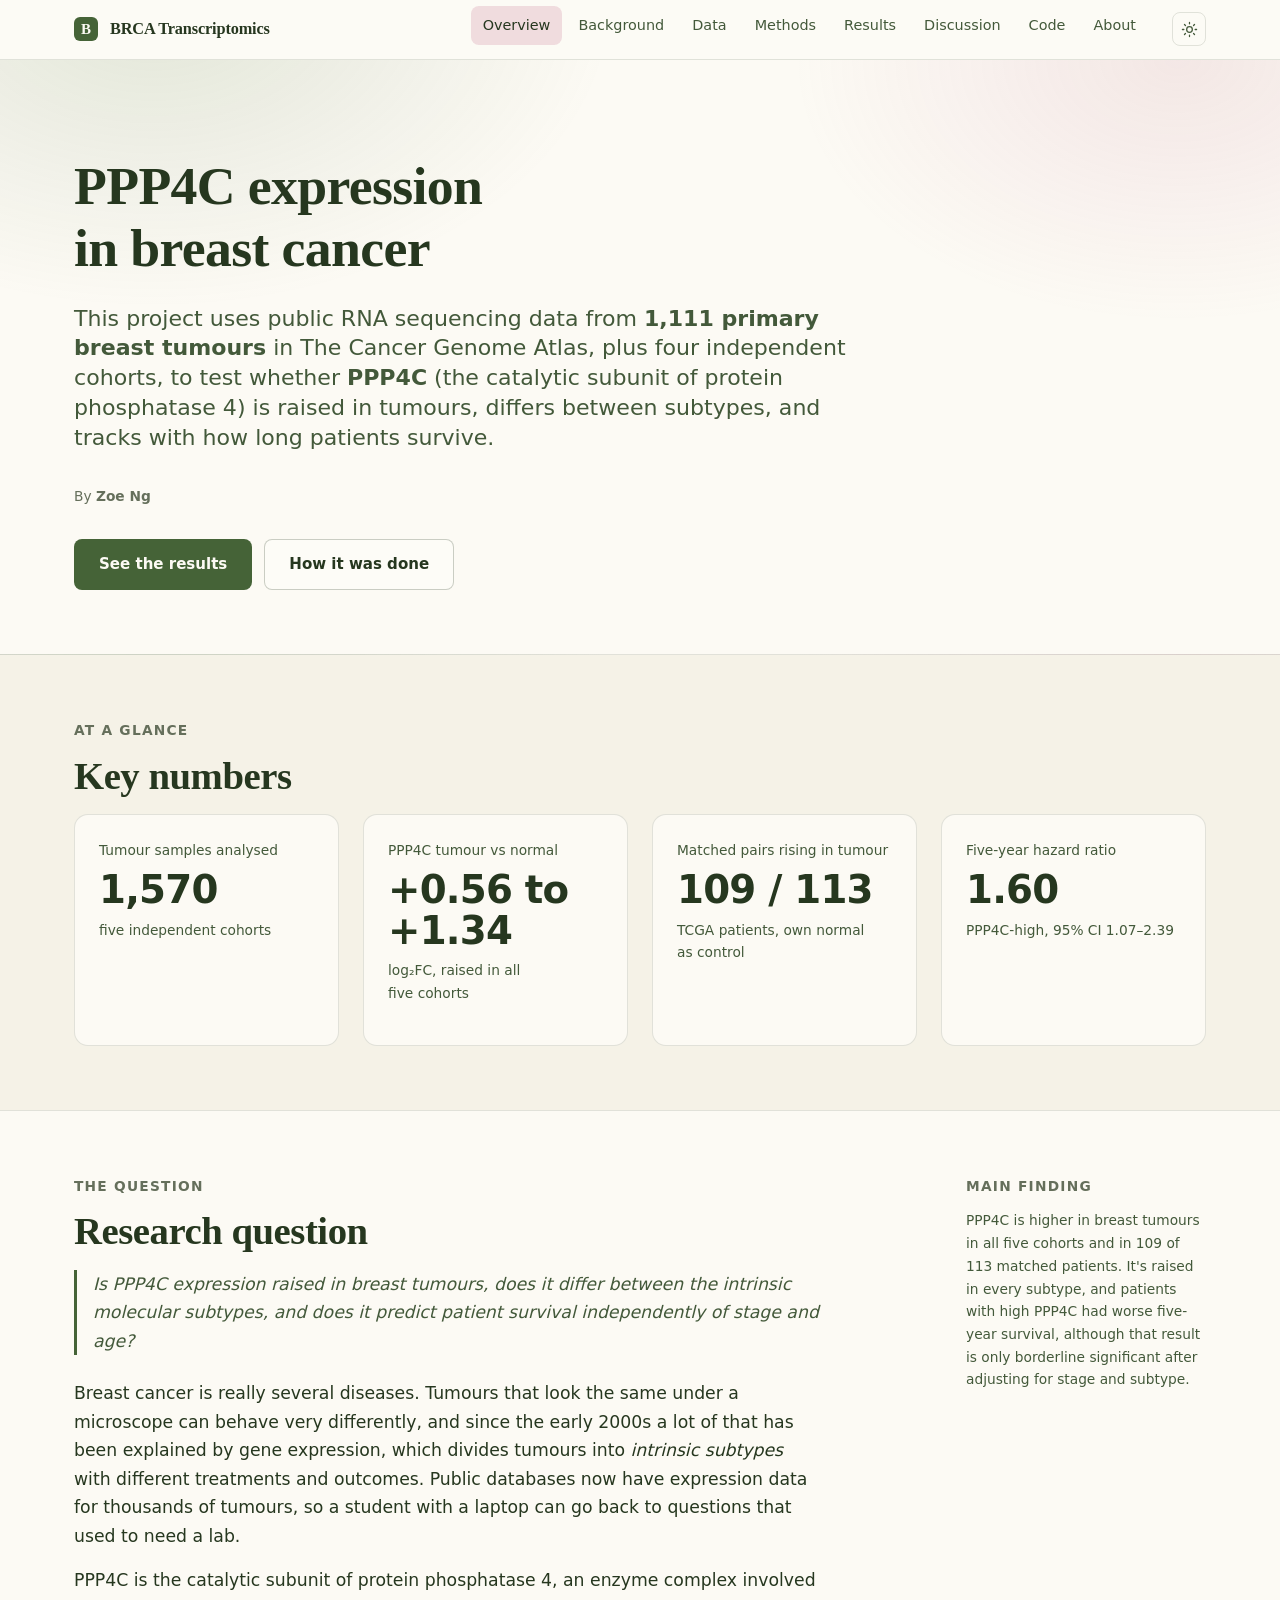
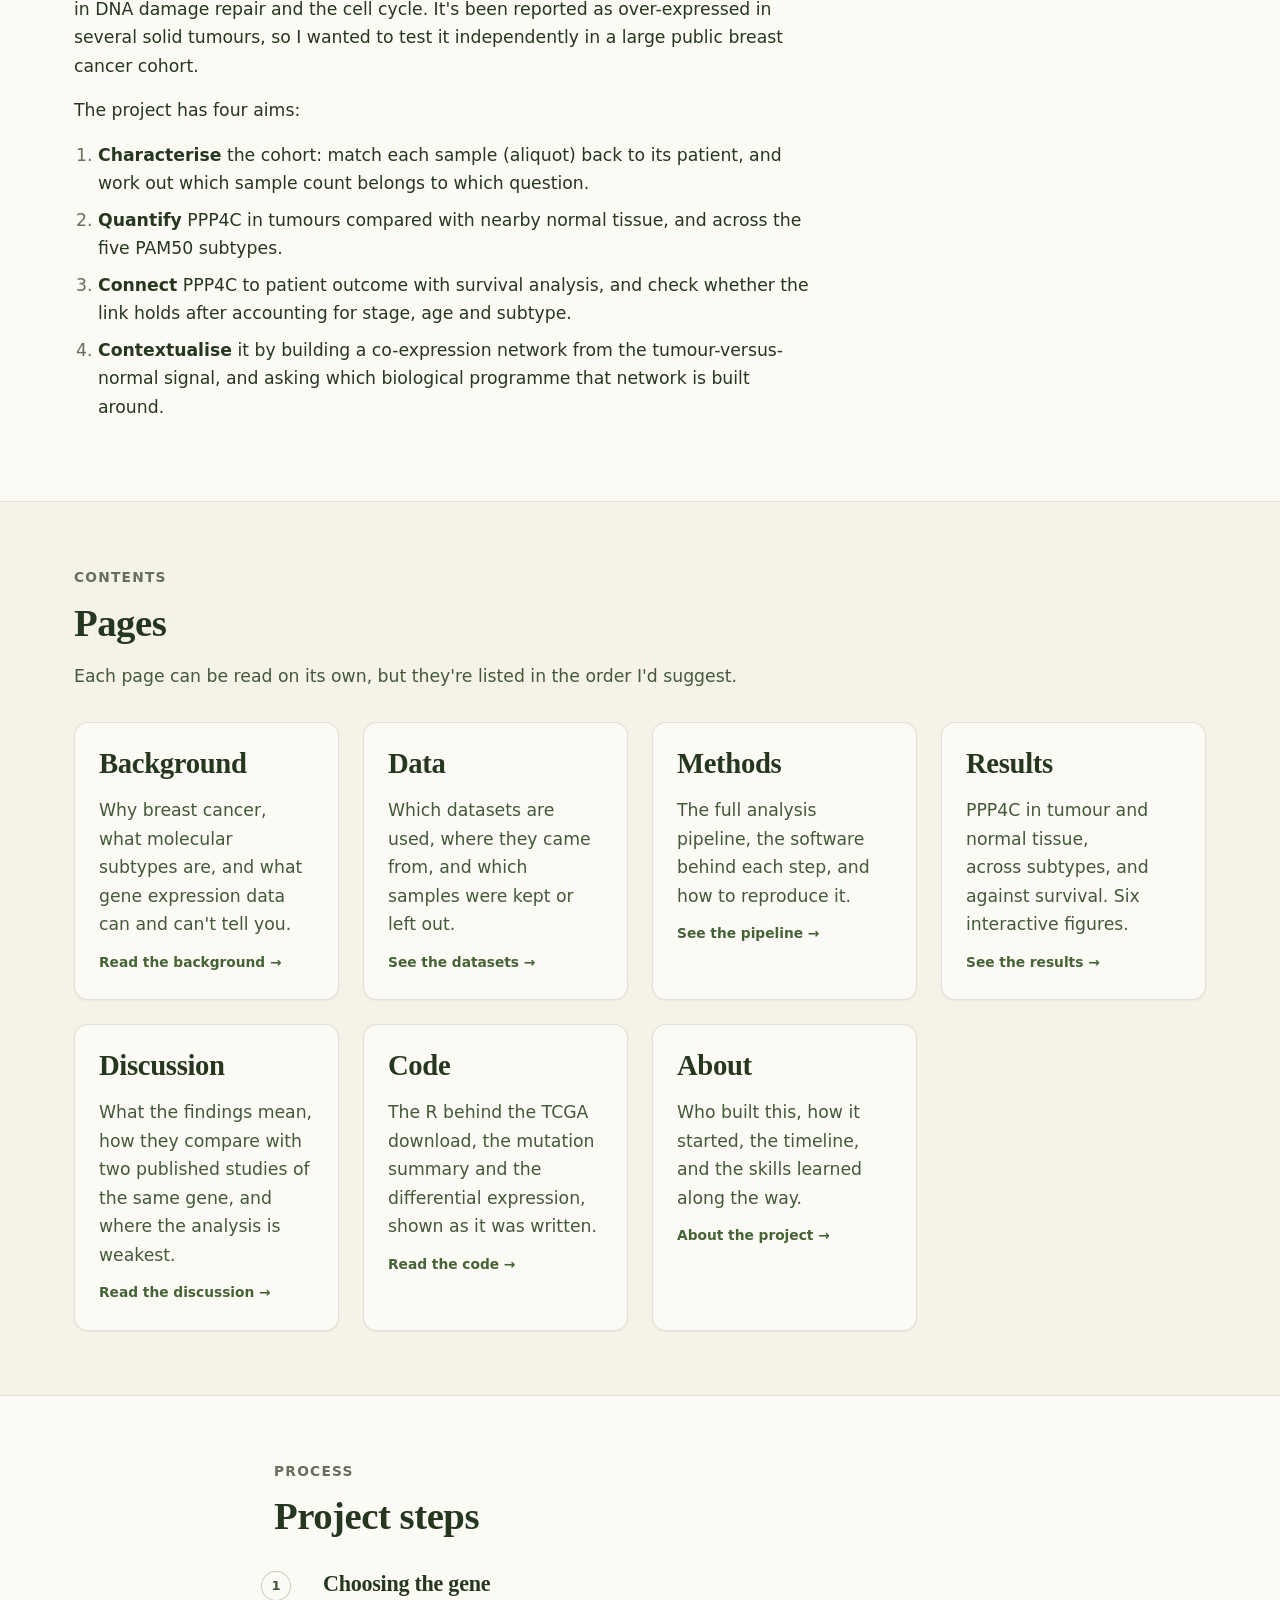
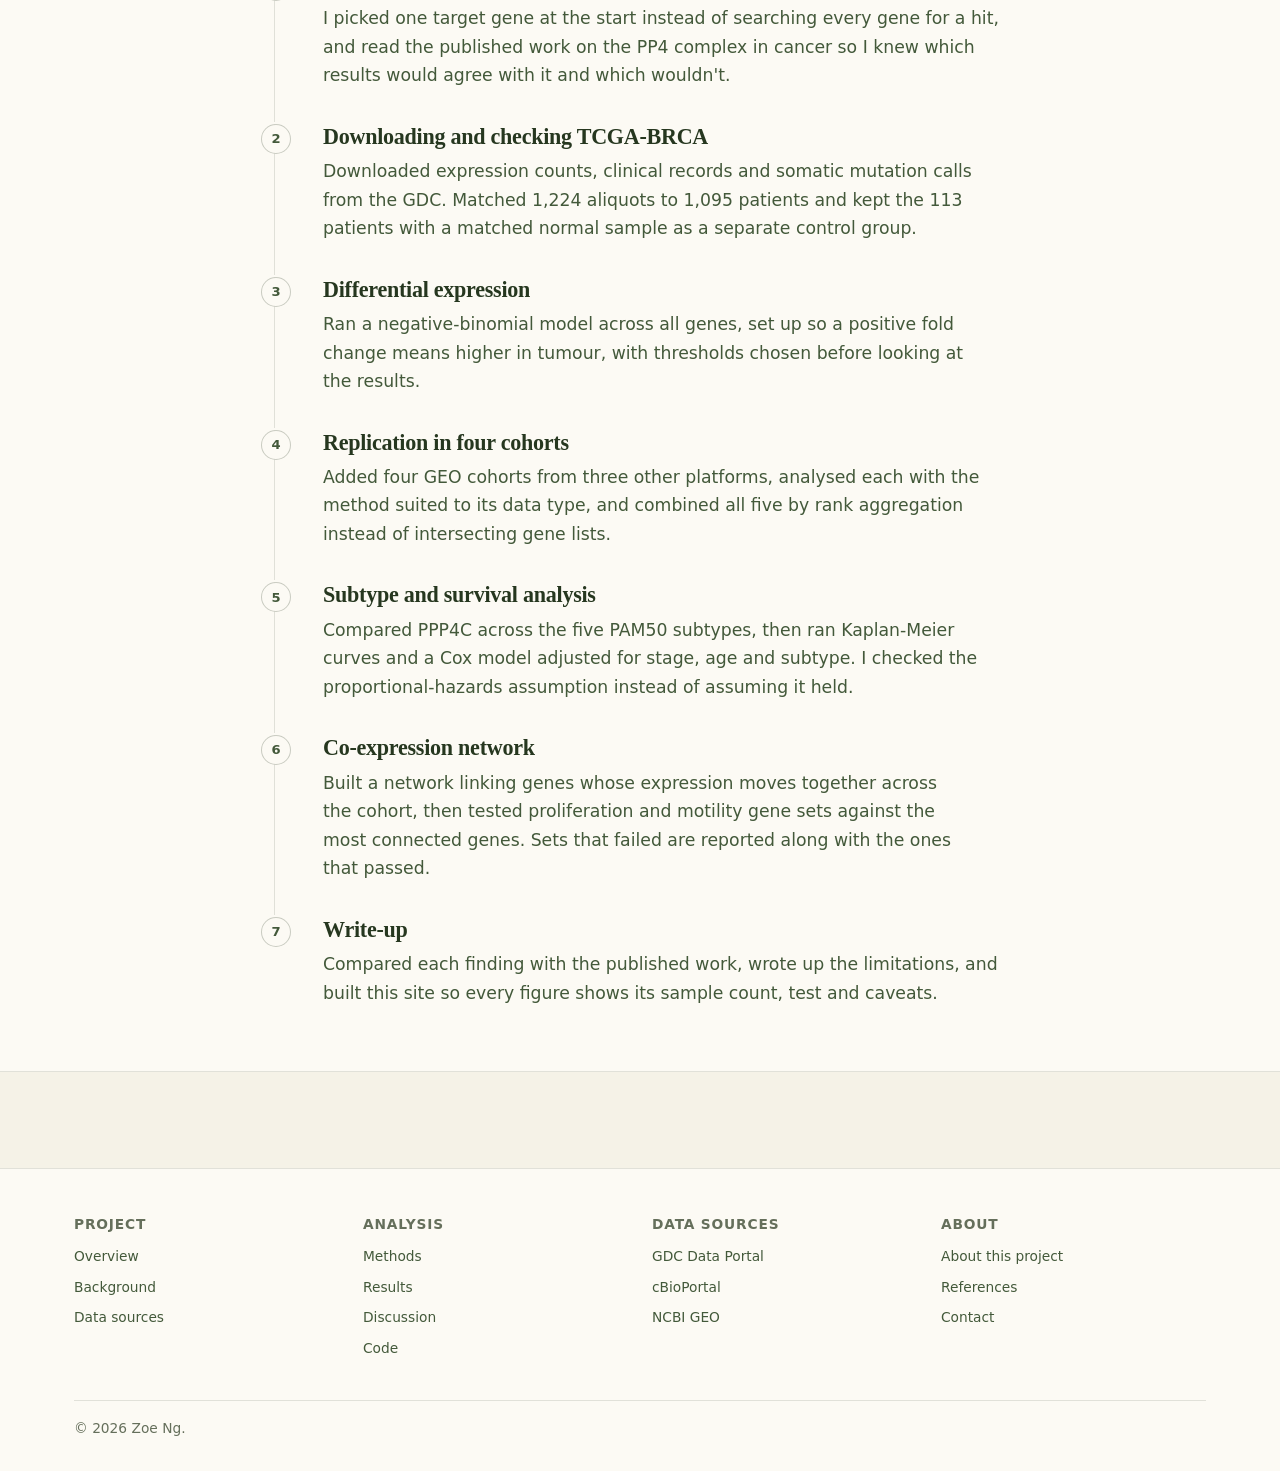
==== commit 0f446271: "Rewrite site copy in plainer language with straightforward headings Simplify the prose on every page" ====
--- a/index.html
+++ b/index.html
@@ -78,14 +78,13 @@
 
     <section class="hero">
       <div class="container hero__inner">
-        <h1>PPP4C in breast cancer, read from public tumour transcriptomes</h1>
+        <h1>PPP4C expression in breast cancer</h1>
         <p class="lede">
-          A computational analysis of RNA sequencing data from
-          <strong>1,111 primary breast tumours</strong> in The Cancer Genome Atlas, with
-          replication in four independent cohorts, asking whether <strong>PPP4C</strong>
-          &mdash; the catalytic subunit of protein phosphatase 4 &mdash; is elevated in
-          tumours, whether it differs between the molecular subtypes, and whether it
-          tracks with how long patients survive.
+          This project uses public RNA sequencing data from
+          <strong>1,111 primary breast tumours</strong> in The Cancer Genome Atlas, plus four
+          independent cohorts, to test whether <strong>PPP4C</strong> (the catalytic subunit of
+          protein phosphatase 4) is raised in tumours, differs between subtypes, and tracks
+          with how long patients survive.
         </p>
 
         <div class="hero__meta">
@@ -103,7 +102,7 @@
       <div class="container">
         <div class="section__head reveal">
           <p class="eyebrow">At a glance</p>
-          <h2 class="mt-0">The project in four numbers</h2>
+          <h2 class="mt-0">Key numbers</h2>
         </div>
 
         <div class="grid grid--4 reveal">
@@ -136,43 +135,42 @@
         <div class="layout-aside">
           <div>
             <p class="eyebrow">The question</p>
-            <h2 class="mt-0">What this project asks</h2>
+            <h2 class="mt-0">Research question</h2>
             <blockquote>
               Is PPP4C expression raised in breast tumours, does it differ between the
               intrinsic molecular subtypes, and does it predict patient survival
               independently of stage and age?
             </blockquote>
             <p>
-              Breast cancer is not one disease. Tumours that look similar under a microscope
-              can behave completely differently, and since the early 2000s that difference has
-              been explained largely by gene expression: distinct <em>intrinsic subtypes</em>
-              with distinct treatments and outcomes. Public repositories now hold expression
-              measurements for thousands of tumours, which means a student with a laptop can
-              re-ask questions that once needed a laboratory.
+              Breast cancer is really several diseases. Tumours that look the same under a
+              microscope can behave very differently, and since the early 2000s a lot of that
+              has been explained by gene expression, which divides tumours into
+              <em>intrinsic subtypes</em> with different treatments and outcomes. Public
+              databases now have expression data for thousands of tumours, so a student with
+              a laptop can go back to questions that used to need a lab.
             </p>
             <p>
               PPP4C is the catalytic subunit of protein phosphatase 4, an enzyme complex
-              involved in DNA damage repair and cell cycle progression. It has been
-              reported as over-expressed in several solid tumours, which makes it a
-              reasonable target to re-examine independently in a large public breast
-              cancer cohort.
+              involved in DNA damage repair and the cell cycle. It's been reported as
+              over-expressed in several solid tumours, so I wanted to test it independently in
+              a large public breast cancer cohort.
             </p>
-            <p>It breaks into four aims:</p>
+            <p>The project has four aims:</p>
             <ol>
-              <li><strong>Characterise</strong> the cohort &mdash; resolve aliquots to patients, and establish which sample count honestly belongs to which question.</li>
-              <li><strong>Quantify</strong> PPP4C expression in tumours against adjacent normal tissue, and across the five PAM50 subtypes.</li>
-              <li><strong>Connect</strong> PPP4C to clinical outcome with survival analysis, and check whether the association survives adjustment for stage, age and subtype.</li>
-              <li><strong>Contextualise</strong> it by building a co-expression network from the tumour-versus-normal signal and asking what programme that network is organised around.</li>
+              <li><strong>Characterise</strong> the cohort: match each sample (aliquot) back to its patient, and work out which sample count belongs to which question.</li>
+              <li><strong>Quantify</strong> PPP4C in tumours compared with nearby normal tissue, and across the five PAM50 subtypes.</li>
+              <li><strong>Connect</strong> PPP4C to patient outcome with survival analysis, and check whether the link holds after accounting for stage, age and subtype.</li>
+              <li><strong>Contextualise</strong> it by building a co-expression network from the tumour-versus-normal signal, and asking which biological programme that network is built around.</li>
             </ol>
           </div>
 
           <aside class="layout-aside__side">
-            <p class="eyebrow">In one sentence</p>
+            <p class="eyebrow">Main finding</p>
             <p class="text-secondary">
-              PPP4C is raised in breast tumours in all five cohorts and in 109 of 113
-              matched patients, is raised in every intrinsic subtype rather than confined
-              to one, and marks worse five-year survival &mdash; though adjusting for
-              stage and subtype leaves that last result at the edge of significance.
+              PPP4C is higher in breast tumours in all five cohorts and in 109 of 113
+              matched patients. It's raised in every subtype, and patients with high PPP4C had
+              worse five-year survival, although that result is only borderline significant
+              after adjusting for stage and subtype.
             </p>
           </aside>
         </div>
@@ -183,29 +181,29 @@
       <div class="container">
         <div class="section-head reveal">
           <p class="eyebrow">Contents</p>
-          <h2 class="mt-0">Explore the project</h2>
-          <p class="text-secondary">Each section is written to stand on its own, in the order a reader would want them.</p>
+          <h2 class="mt-0">Pages</h2>
+          <p class="text-secondary">Each page can be read on its own, but they're listed in the order I'd suggest.</p>
         </div>
 
         <div class="grid grid--3 reveal">
           <a class="card" href="background.html">
             <h3>Background</h3>
-            <p class="text-secondary mb-0">Why breast cancer, what molecular subtypes are, and what gene expression data can and cannot tell you.</p>
+            <p class="text-secondary mb-0">Why breast cancer, what molecular subtypes are, and what gene expression data can and can't tell you.</p>
             <span class="card__more">Read the background &rarr;</span>
           </a>
           <a class="card" href="data.html">
             <h3>Data</h3>
-            <p class="text-secondary mb-0">Which datasets are used, how they were obtained, and which samples were kept or excluded.</p>
+            <p class="text-secondary mb-0">Which datasets are used, where they came from, and which samples were kept or left out.</p>
             <span class="card__more">See the datasets &rarr;</span>
           </a>
           <a class="card" href="methods.html">
             <h3>Methods</h3>
-            <p class="text-secondary mb-0">The analysis pipeline end to end, the software behind each step, and how to reproduce it.</p>
+            <p class="text-secondary mb-0">The full analysis pipeline, the software behind each step, and how to reproduce it.</p>
             <span class="card__more">See the pipeline &rarr;</span>
           </a>
           <a class="card" href="results.html">
             <h3>Results</h3>
-            <p class="text-secondary mb-0">PPP4C expression in tumour and normal tissue, across subtypes, and against survival &mdash; six interactive figures.</p>
+            <p class="text-secondary mb-0">PPP4C in tumour and normal tissue, across subtypes, and against survival. Six interactive figures.</p>
             <span class="card__more">See the results &rarr;</span>
           </a>
           <a class="card" href="discussion.html">
@@ -220,7 +218,7 @@
           </a>
           <a class="card" href="about.html">
             <h3>About</h3>
-            <p class="text-secondary mb-0">Who built this, how the project started, the timeline, and the skills learned along the way.</p>
+            <p class="text-secondary mb-0">Who built this, how it started, the timeline, and the skills learned along the way.</p>
             <span class="card__more">About the project &rarr;</span>
           </a>
         </div>
@@ -230,38 +228,38 @@
     <section class="section section--alt">
       <div class="container container--narrow">
         <div class="section-head">
-          <p class="eyebrow">How it ran</p>
-          <h2 class="mt-0">The work, in the order it happened</h2>
+          <p class="eyebrow">Process</p>
+          <h2 class="mt-0">Project steps</h2>
         </div>
 
         <ol class="steps reveal">
           <li>
-            <h4>Scope the question and read the literature</h4>
-            <p class="text-secondary">Settle on a single pre-chosen target gene rather than a fishing expedition, and collect the published work on the PP4 complex in cancer to know what result would agree with it and what would not.</p>
-          </li>
-          <li>
-            <h4>Acquire and quality-check TCGA-BRCA</h4>
-            <p class="text-secondary">Pull expression counts, clinical records and somatic mutation calls from the GDC; resolve 1,224 aliquots down to 1,095 patients, and keep the 113 with a matched normal sample aside as their own control group.</p>
-          </li>
-          <li>
-            <h4>Differential expression, tumour against normal</h4>
-            <p class="text-secondary">A negative-binomial model across the transcriptome, with the reference level set so a positive fold change means up in tumour, and thresholds fixed in advance.</p>
-          </li>
-          <li>
-            <h4>Replicate in four independent cohorts</h4>
-            <p class="text-secondary">Assemble four GEO cohorts on three further platforms, run the differential expression method each one's measurement actually calls for, and combine all five by rank aggregation rather than by intersecting gene lists.</p>
-          </li>
-          <li>
-            <h4>Subtype and survival</h4>
-            <p class="text-secondary">Read PPP4C across the five PAM50 subtypes, then Kaplan-Meier curves and a Cox model adjusted for stage, age and subtype, with the proportional-hazards assumption checked rather than assumed.</p>
-          </li>
-          <li>
-            <h4>Build the co-expression network</h4>
-            <p class="text-secondary">Ask what programme the tumour signal is organised around by connecting genes that move together across the cohort, then test proliferation and motility gene sets against its most connected genes &mdash; reporting the sets that fail alongside the ones that pass.</p>
-          </li>
-          <li>
-            <h4>Write it up</h4>
-            <p class="text-secondary">Compare every finding against the published work, state the limitations in full, and build this site so each figure carries its own sample count, test and caveats.</p>
+            <h4>Choosing the gene</h4>
+            <p class="text-secondary">I picked one target gene at the start instead of searching every gene for a hit, and read the published work on the PP4 complex in cancer so I knew which results would agree with it and which wouldn't.</p>
+          </li>
+          <li>
+            <h4>Downloading and checking TCGA-BRCA</h4>
+            <p class="text-secondary">Downloaded expression counts, clinical records and somatic mutation calls from the GDC. Matched 1,224 aliquots to 1,095 patients and kept the 113 patients with a matched normal sample as a separate control group.</p>
+          </li>
+          <li>
+            <h4>Differential expression</h4>
+            <p class="text-secondary">Ran a negative-binomial model across all genes, set up so a positive fold change means higher in tumour, with thresholds chosen before looking at the results.</p>
+          </li>
+          <li>
+            <h4>Replication in four cohorts</h4>
+            <p class="text-secondary">Added four GEO cohorts from three other platforms, analysed each with the method suited to its data type, and combined all five by rank aggregation instead of intersecting gene lists.</p>
+          </li>
+          <li>
+            <h4>Subtype and survival analysis</h4>
+            <p class="text-secondary">Compared PPP4C across the five PAM50 subtypes, then ran Kaplan-Meier curves and a Cox model adjusted for stage, age and subtype. I checked the proportional-hazards assumption instead of assuming it held.</p>
+          </li>
+          <li>
+            <h4>Co-expression network</h4>
+            <p class="text-secondary">Built a network linking genes whose expression moves together across the cohort, then tested proliferation and motility gene sets against the most connected genes. Sets that failed are reported along with the ones that passed.</p>
+          </li>
+          <li>
+            <h4>Write-up</h4>
+            <p class="text-secondary">Compared each finding with the published work, wrote up the limitations, and built this site so every figure shows its sample count, test and caveats.</p>
           </li>
         </ol>
       </div>
@@ -301,7 +299,7 @@
           <ul>
             <li><a href="about.html">About this project</a></li>
             <li><a href="discussion.html#references">References</a></li>
-            <li><a href="mailto:you@example.com">Contact</a></li>
+            <li><a href="mailto:zoeng774@gmail.com">Contact</a></li>
           </ul>
         </div>
       </div>
--- a/assets/css/tokens.css
+++ b/assets/css/tokens.css
@@ -8,7 +8,8 @@
    rose does the highlighting, and the data colours lead with green and pink.
 
    Dark mode is the same garden after dusk: deep forest planes, the cream
-   become the ink, and the source sage stepping forward as the accent.
+   become the ink, the sage brightened into the accent, and the rose kept clear
+   and pink rather than muddied. Planes are a cool forest charcoal, not olive.
 
    The categorical slots, the sequential green ramp and the diverging pair
    have all been checked for contrast in BOTH light and dark modes: every
@@ -167,7 +168,7 @@
 
 /* ---- Dark mode ---------------------------------------------------------
    Selected, not flipped: each series is its own step chosen for the dark
-   surface, and the accent is the source sage (#A5B68D), which is light
+   surface, and the accent is the source sage brightened (#93BD7E), light
    enough here to serve as both link text and a filled button. Declared
    under both the OS media query and the [data-theme] stamp so the toggle
    wins in either direction.
@@ -176,46 +177,46 @@
   :root:not([data-theme="light"]) {
     color-scheme: dark;
 
-    --page:            #1a1e15;
-    --surface-1:       #242a1d;
-    --surface-2:       #2e3526;
-    --surface-raised:  #272e20;
-
-    --text-primary:    #f2f0e4;
-    --text-secondary:  #c6ccb4;
-    --text-muted:      #98a189;
-    --text-inverse:    #1a1e15;
-
-    --border:          rgba(240, 226, 224, 0.14);
-    --border-strong:   rgba(240, 226, 224, 0.27);
-    --gridline:        #363d2d;
-    --axis:            #47503c;
-
-    --accent:          #a5b68d;
-    --accent-solid:    #a5b68d;   /* light fill here, so it takes dark ink */
-    --accent-ink:      #1a1e15;
-    --accent-hover:    #e9a7b8;   /* rose on hover, as in light mode */
-    --accent-hover-ink:#1a1e15;
-    --accent-wash:     #372a27;
-    --hover-wash:      #3d2b31;
-    --focus-ring:      #a5b68d;
+    --page:            #121814;
+    --surface-1:       #1a221d;
+    --surface-2:       #232d27;
+    --surface-raised:  #1e2621;
+
+    --text-primary:    #eef2ec;
+    --text-secondary:  #c1cdc3;
+    --text-muted:      #90a096;
+    --text-inverse:    #121814;
+
+    --border:          rgba(236, 228, 234, 0.14);
+    --border-strong:   rgba(236, 228, 234, 0.27);
+    --gridline:        #2b352f;
+    --axis:            #3e4a43;
+
+    --accent:          #93bd7e;
+    --accent-solid:    #93bd7e;   /* light fill here, so it takes dark ink */
+    --accent-ink:      #121814;
+    --accent-hover:    #f2a6c6;   /* rose on hover, as in light mode */
+    --accent-hover-ink:#121814;
+    --accent-wash:     #3b2534;
+    --hover-wash:      #33232d;
+    --focus-ring:      #93bd7e;
 
     /* ---- Brand mark ---------------------------------------------------- */
-    --brand-square:    #a5b68d;
-    --brand-letter:    #1a1e15;
-
-    --series-1:        #8fa86e;
-    --series-2:        #dc8aa1;
+    --brand-square:    #93bd7e;
+    --brand-letter:    #121814;
+
+    --series-1:        #93bd7e;
+    --series-2:        #ec8eb6;
     --series-3:        #5fb49c;
     --series-4:        #d6b15c;
-    --series-5:        #e3a7ba;
-    --series-6:        #b8cc93;
+    --series-5:        #f1b3cd;
+    --series-6:        #93bd7e;
     --series-7:        #a899e8;
-    --series-8:        #d4737f;
-
-    --diverge-low:     #8fa86e;
-    --diverge-mid:     #77796b;
-    --diverge-high:    #dc8aa1;
+    --series-8:        #e07a92;
+
+    --diverge-low:     #93bd7e;
+    --diverge-mid:     #6c7a71;
+    --diverge-high:    #ec8eb6;
 
     --seq-100:         #2e4020;
     --seq-200:         #445b31;
@@ -225,7 +226,7 @@
     --seq-600:         #bdd2a0;
     --seq-700:         #e0eacb;
 
-    --status-good-text:#9bc47c;
+    --status-good-text:#93bd7e;
 
     --shadow-sm: 0 1px 2px rgba(0, 0, 0, 0.4);
     --shadow:    0 2px 8px rgba(0, 0, 0, 0.45),
@@ -233,68 +234,68 @@
     --shadow-lg: 0 12px 32px rgba(0, 0, 0, 0.55);
 
     /* ---- Code viewer --------------------------------------------------- */
-    --code-bg:         #171a12;
-    --code-gutter-bg:  #212619;
+    --code-bg:         #0f1411;
+    --code-gutter-bg:  #18201b;
     --code-fg:         #e9e7da;
-    --code-line-no:    #7a8270;
-    --code-active:     #3d2b31;   /* the rose hover wash */
-
-    --code-comment:    #8a9179;
+    --code-line-no:    #71817a;
+    --code-active:     #33232d;   /* the rose hover wash */
+
+    --code-comment:    #849488;
     --code-string:     #8ecfae;
     --code-number:     #dfae7a;
-    --code-keyword:    #e993b2;   /* the hover rose */
+    --code-keyword:    #f29ac0;   /* the hover rose */
     --code-const:      #dfae7a;
-    --code-func:       #b8cc93;   /* the accent sage */
+    --code-func:       #93bd7e;   /* the accent sage */
     --code-ns:         #d3a0c9;
     --code-param:      #cbbd7f;
-    --code-op:         #c6ccb4;
-    --code-punct:      #9aa18b;
+    --code-op:         #c1cdc3;
+    --code-punct:      #91a197;
   }
 }
 
 :root[data-theme="dark"] {
   color-scheme: dark;
 
-  --page:            #1a1e15;
-  --surface-1:       #242a1d;
-  --surface-2:       #2e3526;
-  --surface-raised:  #272e20;
-
-  --text-primary:    #f2f0e4;
-  --text-secondary:  #c6ccb4;
-  --text-muted:      #98a189;
-  --text-inverse:    #1a1e15;
-
-  --border:          rgba(240, 226, 224, 0.14);
-  --border-strong:   rgba(240, 226, 224, 0.27);
-  --gridline:        #363d2d;
-  --axis:            #47503c;
-
-  --accent:          #a5b68d;
-  --accent-solid:    #a5b68d;   /* light fill here, so it takes dark ink */
-  --accent-ink:      #1a1e15;
-  --accent-hover:    #e9a7b8;   /* rose on hover, as in light mode */
-  --accent-hover-ink:#1a1e15;
-  --accent-wash:     #372a27;
-  --hover-wash:      #3d2b31;
-  --focus-ring:      #a5b68d;
+  --page:            #121814;
+  --surface-1:       #1a221d;
+  --surface-2:       #232d27;
+  --surface-raised:  #1e2621;
+
+  --text-primary:    #eef2ec;
+  --text-secondary:  #c1cdc3;
+  --text-muted:      #90a096;
+  --text-inverse:    #121814;
+
+  --border:          rgba(236, 228, 234, 0.14);
+  --border-strong:   rgba(236, 228, 234, 0.27);
+  --gridline:        #2b352f;
+  --axis:            #3e4a43;
+
+  --accent:          #93bd7e;
+  --accent-solid:    #93bd7e;   /* light fill here, so it takes dark ink */
+  --accent-ink:      #121814;
+  --accent-hover:    #f2a6c6;   /* rose on hover, as in light mode */
+  --accent-hover-ink:#121814;
+  --accent-wash:     #3b2534;
+  --hover-wash:      #33232d;
+  --focus-ring:      #93bd7e;
 
   /* ---- Brand mark ---------------------------------------------------- */
-  --brand-square:    #a5b68d;
-  --brand-letter:    #1a1e15;
-
-  --series-1:        #8fa86e;
-  --series-2:        #dc8aa1;
+  --brand-square:    #93bd7e;
+  --brand-letter:    #121814;
+
+  --series-1:        #93bd7e;
+  --series-2:        #ec8eb6;
   --series-3:        #5fb49c;
   --series-4:        #d6b15c;
-  --series-5:        #e3a7ba;
-  --series-6:        #b8cc93;
+  --series-5:        #f1b3cd;
+  --series-6:        #93bd7e;
   --series-7:        #a899e8;
-  --series-8:        #d4737f;
-
-  --diverge-low:     #8fa86e;
-  --diverge-mid:     #77796b;
-  --diverge-high:    #dc8aa1;
+  --series-8:        #e07a92;
+
+  --diverge-low:     #93bd7e;
+  --diverge-mid:     #6c7a71;
+  --diverge-high:    #ec8eb6;
 
   --seq-100:         #2e4020;
   --seq-200:         #445b31;
@@ -304,7 +305,7 @@
   --seq-600:         #bdd2a0;
   --seq-700:         #e0eacb;
 
-  --status-good-text:#9bc47c;
+  --status-good-text:#93bd7e;
 
   --shadow-sm: 0 1px 2px rgba(0, 0, 0, 0.4);
   --shadow:    0 2px 8px rgba(0, 0, 0, 0.45),
@@ -312,20 +313,20 @@
   --shadow-lg: 0 12px 32px rgba(0, 0, 0, 0.55);
 
   /* ---- Code viewer --------------------------------------------------- */
-  --code-bg:         #171a12;
-  --code-gutter-bg:  #212619;
+  --code-bg:         #0f1411;
+  --code-gutter-bg:  #18201b;
   --code-fg:         #e9e7da;
-  --code-line-no:    #7a8270;
-  --code-active:     #3d2b31;   /* the rose hover wash */
-
-  --code-comment:    #8a9179;
+  --code-line-no:    #71817a;
+  --code-active:     #33232d;   /* the rose hover wash */
+
+  --code-comment:    #849488;
   --code-string:     #8ecfae;
   --code-number:     #dfae7a;
-  --code-keyword:    #e993b2;   /* the hover rose */
+  --code-keyword:    #f29ac0;   /* the hover rose */
   --code-const:      #dfae7a;
-  --code-func:       #b8cc93;   /* the accent sage */
+  --code-func:       #93bd7e;   /* the accent sage */
   --code-ns:         #d3a0c9;
   --code-param:      #cbbd7f;
-  --code-op:         #c6ccb4;
-  --code-punct:      #9aa18b;
+  --code-op:         #c1cdc3;
+  --code-punct:      #91a197;
 }
--- a/assets/css/styles.css
+++ b/assets/css/styles.css
@@ -167,6 +167,8 @@
 .stack-lg > * + * { margin-top: var(--sp-6); }
 
 .grid { display: grid; gap: var(--sp-5); }
+/* Same gap below as between cells, so a following callout doesn't butt up. */
+.grid:not(:last-child) { margin-bottom: var(--sp-5); }
 .grid--2 { grid-template-columns: repeat(auto-fit, minmax(280px, 1fr)); }
 .grid--3 { grid-template-columns: repeat(auto-fit, minmax(240px, 1fr)); }
 .grid--4 { grid-template-columns: repeat(auto-fit, minmax(190px, 1fr)); }
@@ -469,7 +471,7 @@
      own colour while the rest of the border turns rose. */
   .callout:hover { border-left-color: var(--accent); }
   .callout--todo:hover { border-left-color: var(--status-warning); }
-  .callout--note:hover { border-left-color: var(--series-3); }
+  .callout--note:hover { border-left-color: var(--diverge-low); }
 
   /* The skills chips: too small to lift, so they take the rose wash instead. */
   .chip-row .badge {
@@ -532,7 +534,7 @@
 .callout > :last-child { margin-bottom: 0; }
 .callout__body > :last-child { margin-bottom: 0; }
 .callout--todo { border-left-color: var(--status-warning); }
-.callout--note { border-left-color: var(--series-3); }
+.callout--note { border-left-color: var(--diverge-low); }
 .callout__icon { flex: none; font-size: 1.1rem; line-height: 1.5; }
 
 .chip-row { display: flex; flex-wrap: wrap; gap: var(--sp-2); margin-bottom: var(--sp-4); }
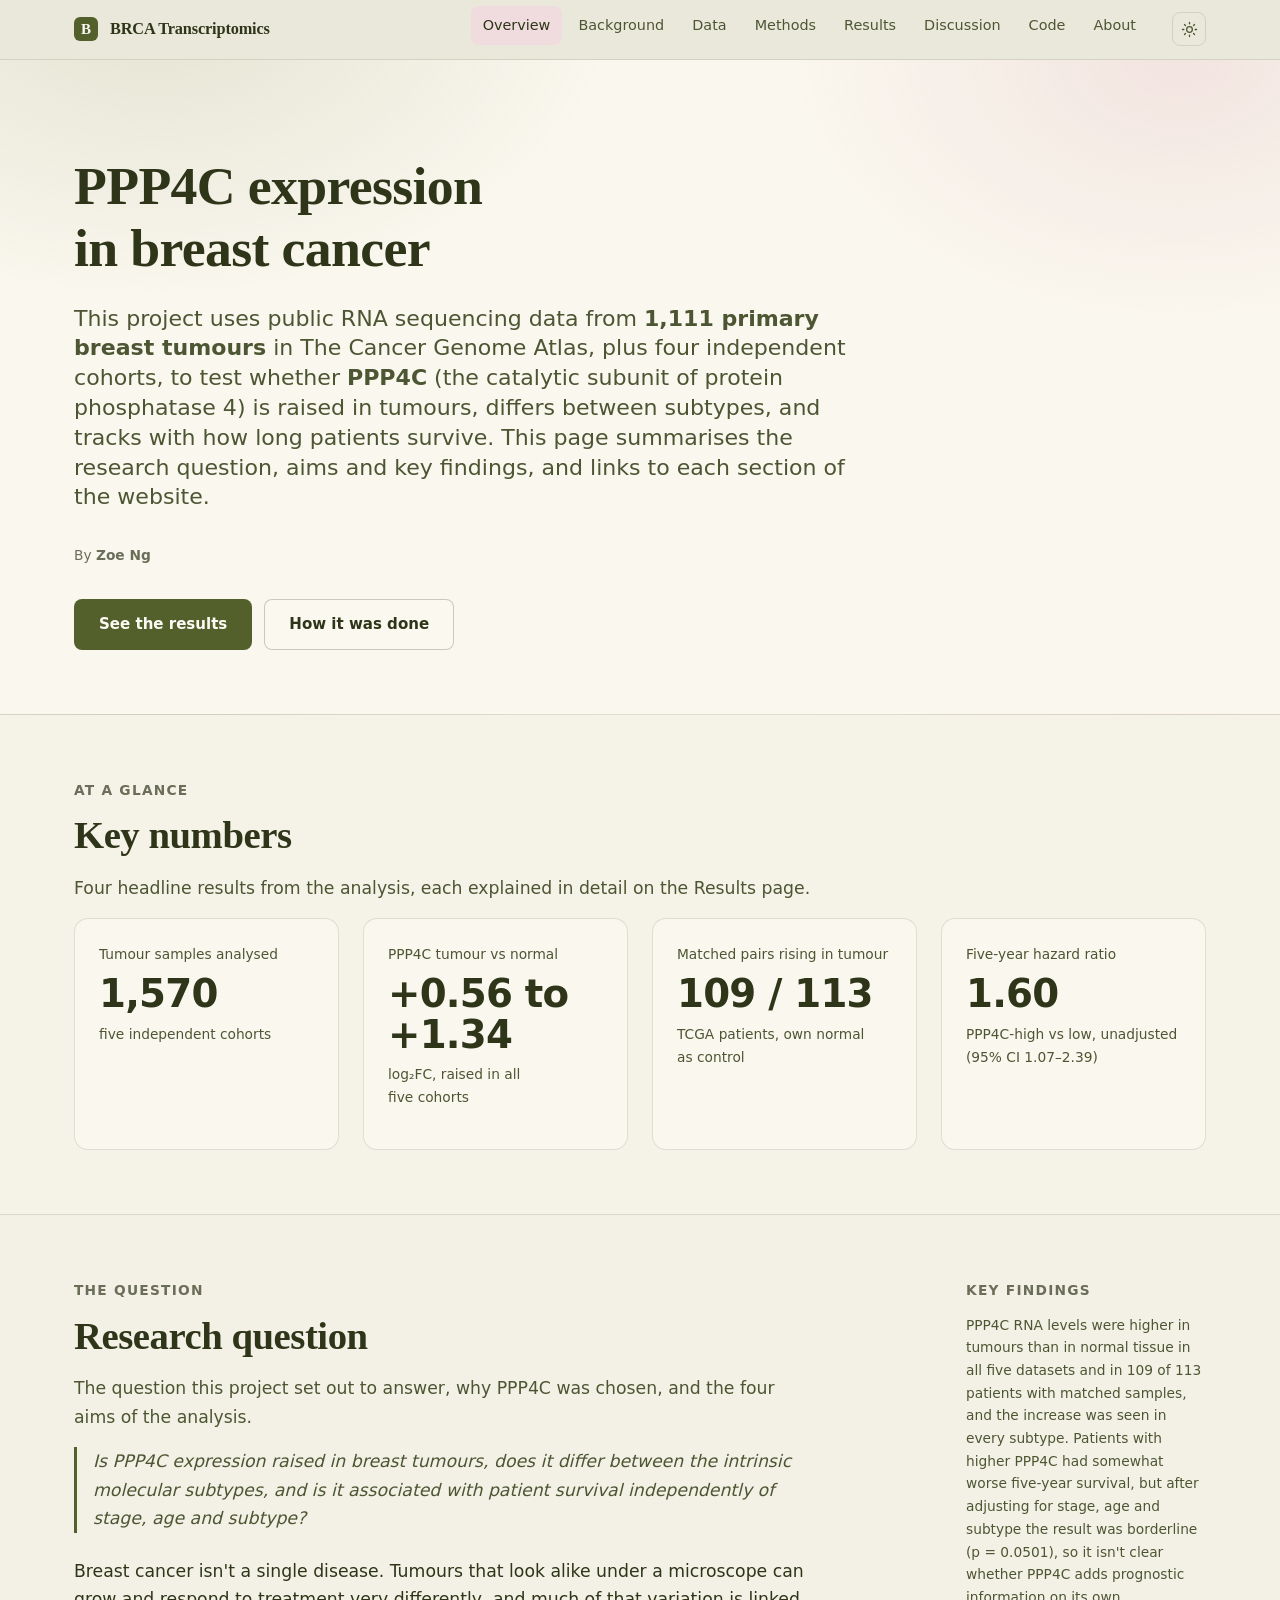
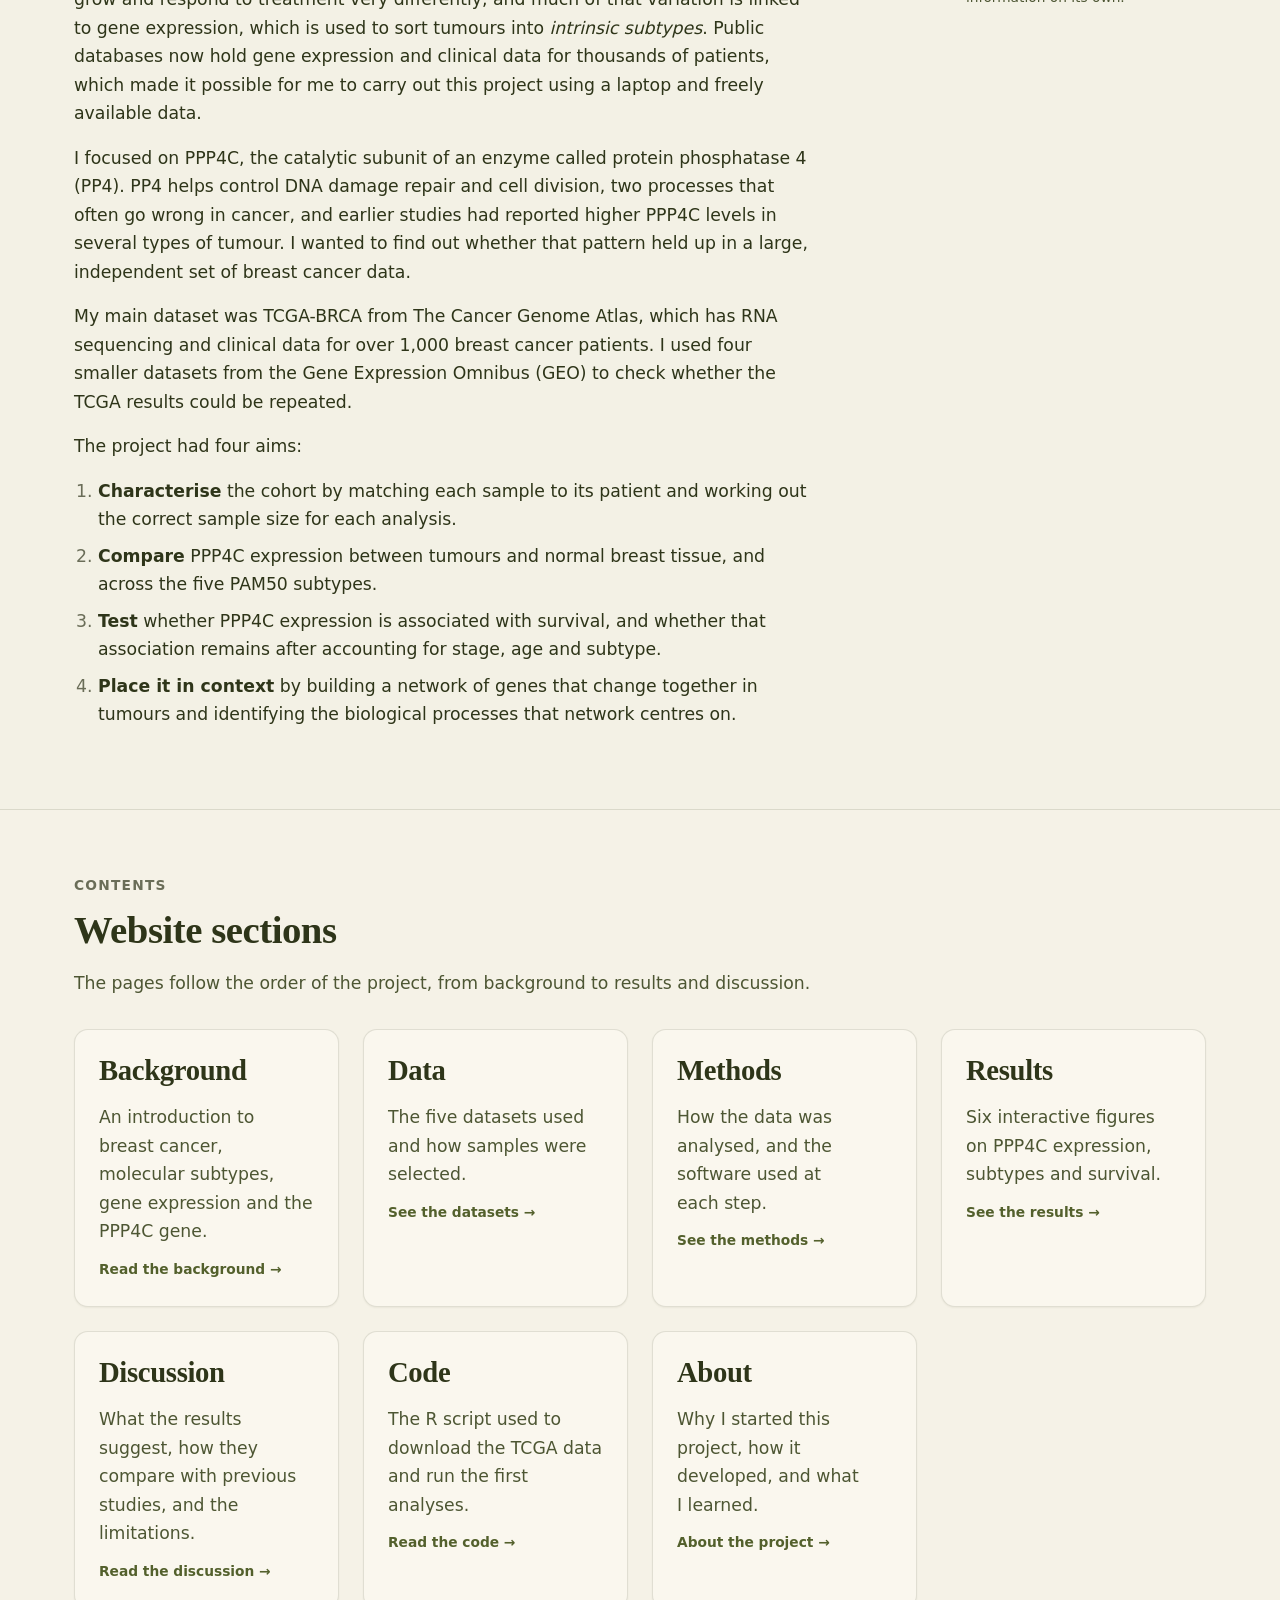
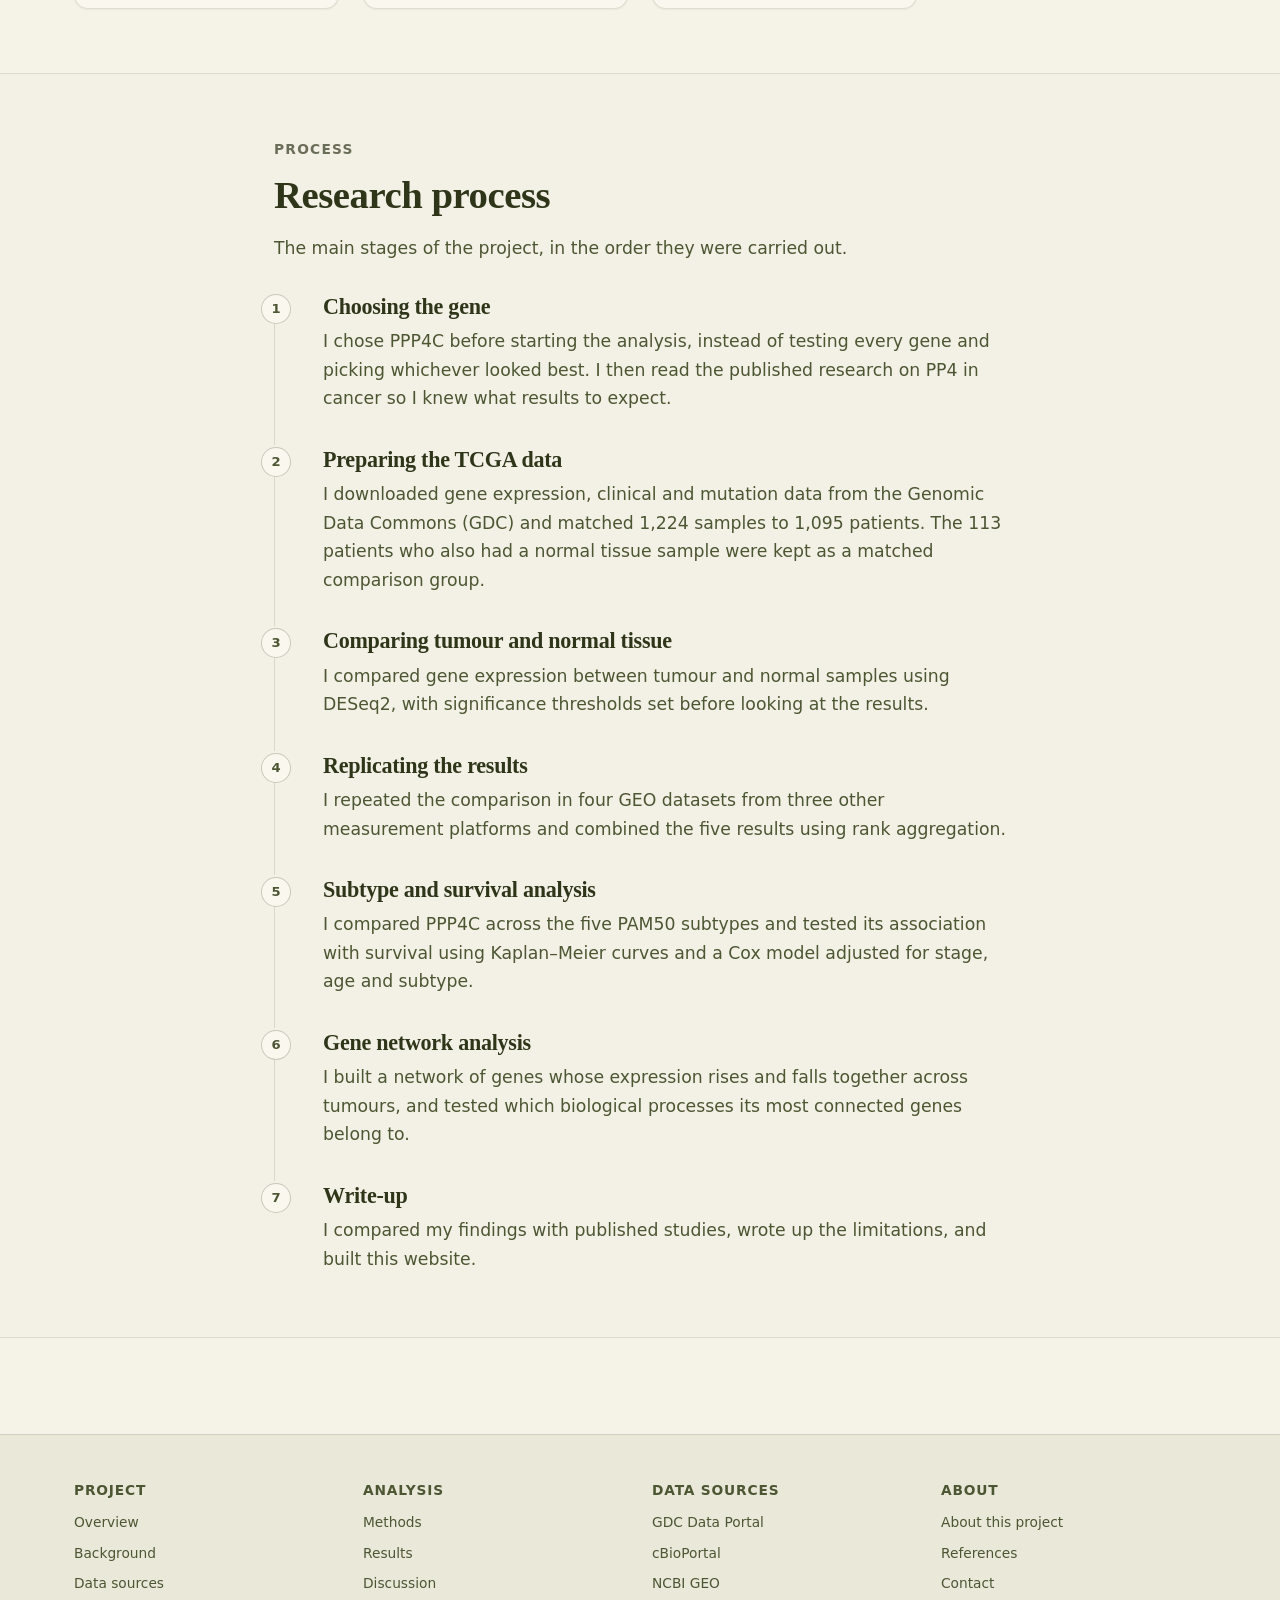
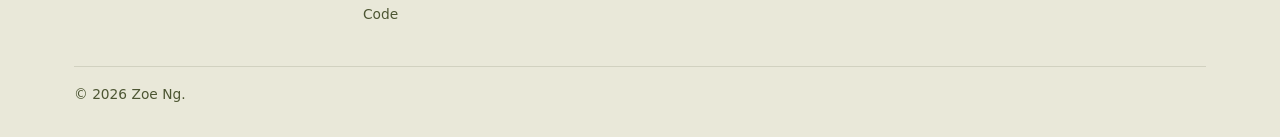
==== commit 10f98df0: "Revise site copy, add section intros, and warm the colour palette Rewrite page text for clarity with" ====
--- a/index.html
+++ b/index.html
@@ -80,11 +80,7 @@
       <div class="container hero__inner">
         <h1>PPP4C expression in breast cancer</h1>
         <p class="lede">
-          This project uses public RNA sequencing data from
-          <strong>1,111 primary breast tumours</strong> in The Cancer Genome Atlas, plus four
-          independent cohorts, to test whether <strong>PPP4C</strong> (the catalytic subunit of
-          protein phosphatase 4) is raised in tumours, differs between subtypes, and tracks
-          with how long patients survive.
+          This project uses public RNA sequencing data from <b>1,111 primary breast tumours</b> in The Cancer Genome Atlas, plus four independent cohorts, to test whether <b>PPP4C</b> (the catalytic subunit of protein phosphatase 4) is raised in tumours, differs between subtypes, and tracks with how long patients survive. This page summarises the research question, aims and key findings, and links to each section of the website.
         </p>
 
         <div class="hero__meta">
@@ -103,6 +99,7 @@
         <div class="section__head reveal">
           <p class="eyebrow">At a glance</p>
           <h2 class="mt-0">Key numbers</h2>
+              <p class="text-secondary">Four headline results from the analysis, each explained in detail on the Results page.</p>
         </div>
 
         <div class="grid grid--4 reveal">
@@ -124,7 +121,7 @@
           <div class="tile">
             <p class="tile__label">Five-year hazard ratio</p>
             <p class="tile__value">1.60</p>
-            <p class="tile__delta">PPP4C-high, 95% CI 1.07&ndash;2.39</p>
+            <p class="tile__delta">PPP4C-high vs low, unadjusted (95% CI 1.07&ndash;2.39)</p>
           </div>
         </div>
       </div>
@@ -136,41 +133,51 @@
           <div>
             <p class="eyebrow">The question</p>
             <h2 class="mt-0">Research question</h2>
+              <p class="text-secondary">The question this project set out to answer, why PPP4C was chosen, and the four aims of the analysis.</p>
             <blockquote>
               Is PPP4C expression raised in breast tumours, does it differ between the
-              intrinsic molecular subtypes, and does it predict patient survival
-              independently of stage and age?
+              intrinsic molecular subtypes, and is it associated with patient survival
+              independently of stage, age and subtype?
             </blockquote>
             <p>
-              Breast cancer is really several diseases. Tumours that look the same under a
-              microscope can behave very differently, and since the early 2000s a lot of that
-              has been explained by gene expression, which divides tumours into
-              <em>intrinsic subtypes</em> with different treatments and outcomes. Public
-              databases now have expression data for thousands of tumours, so a student with
-              a laptop can go back to questions that used to need a lab.
+              Breast cancer isn't a single disease. Tumours that look alike under a
+              microscope can grow and respond to treatment very differently, and much of
+              that variation is linked to gene expression, which is used to sort tumours into
+              <em>intrinsic subtypes</em>. Public databases now hold gene expression and
+              clinical data for thousands of patients, which made it possible for me to carry
+              out this project using a laptop and freely available data.
             </p>
             <p>
-              PPP4C is the catalytic subunit of protein phosphatase 4, an enzyme complex
-              involved in DNA damage repair and the cell cycle. It's been reported as
-              over-expressed in several solid tumours, so I wanted to test it independently in
-              a large public breast cancer cohort.
+              I focused on PPP4C, the catalytic subunit of an enzyme called protein
+              phosphatase 4 (PP4). PP4 helps control DNA damage repair and cell division, two
+              processes that often go wrong in cancer, and earlier studies had reported higher
+              PPP4C levels in several types of tumour. I wanted to find out whether that
+              pattern held up in a large, independent set of breast cancer data.
             </p>
-            <p>The project has four aims:</p>
+            <p>
+              My main dataset was TCGA-BRCA from The Cancer Genome Atlas, which has RNA
+              sequencing and clinical data for over 1,000 breast cancer patients. I used four
+              smaller datasets from the Gene Expression Omnibus (GEO) to check whether the
+              TCGA results could be repeated.
+            </p>
+            <p>The project had four aims:</p>
             <ol>
-              <li><strong>Characterise</strong> the cohort: match each sample (aliquot) back to its patient, and work out which sample count belongs to which question.</li>
-              <li><strong>Quantify</strong> PPP4C in tumours compared with nearby normal tissue, and across the five PAM50 subtypes.</li>
-              <li><strong>Connect</strong> PPP4C to patient outcome with survival analysis, and check whether the link holds after accounting for stage, age and subtype.</li>
-              <li><strong>Contextualise</strong> it by building a co-expression network from the tumour-versus-normal signal, and asking which biological programme that network is built around.</li>
+              <li><strong>Characterise</strong> the cohort by matching each sample to its patient and working out the correct sample size for each analysis.</li>
+              <li><strong>Compare</strong> PPP4C expression between tumours and normal breast tissue, and across the five PAM50 subtypes.</li>
+              <li><strong>Test</strong> whether PPP4C expression is associated with survival, and whether that association remains after accounting for stage, age and subtype.</li>
+              <li><strong>Place it in context</strong> by building a network of genes that change together in tumours and identifying the biological processes that network centres on.</li>
             </ol>
           </div>
 
           <aside class="layout-aside__side">
-            <p class="eyebrow">Main finding</p>
+            <p class="eyebrow">Key findings</p>
             <p class="text-secondary">
-              PPP4C is higher in breast tumours in all five cohorts and in 109 of 113
-              matched patients. It's raised in every subtype, and patients with high PPP4C had
-              worse five-year survival, although that result is only borderline significant
-              after adjusting for stage and subtype.
+              PPP4C RNA levels were higher in tumours than in normal tissue in all five
+              datasets and in 109 of 113 patients with matched samples, and the increase was
+              seen in every subtype. Patients with higher PPP4C had somewhat worse five-year
+              survival, but after adjusting for stage, age and subtype the result was
+              borderline (p = 0.0501), so it isn't clear whether PPP4C adds prognostic
+              information on its own.
             </p>
           </aside>
         </div>
@@ -181,44 +188,44 @@
       <div class="container">
         <div class="section-head reveal">
           <p class="eyebrow">Contents</p>
-          <h2 class="mt-0">Pages</h2>
-          <p class="text-secondary">Each page can be read on its own, but they're listed in the order I'd suggest.</p>
+          <h2 class="mt-0">Website sections</h2>
+          <p class="text-secondary">The pages follow the order of the project, from background to results and discussion.</p>
         </div>
 
         <div class="grid grid--3 reveal">
           <a class="card" href="background.html">
             <h3>Background</h3>
-            <p class="text-secondary mb-0">Why breast cancer, what molecular subtypes are, and what gene expression data can and can't tell you.</p>
+            <p class="text-secondary mb-0">An introduction to breast cancer, molecular subtypes, gene expression and the PPP4C gene.</p>
             <span class="card__more">Read the background &rarr;</span>
           </a>
           <a class="card" href="data.html">
             <h3>Data</h3>
-            <p class="text-secondary mb-0">Which datasets are used, where they came from, and which samples were kept or left out.</p>
+            <p class="text-secondary mb-0">The five datasets used and how samples were selected.</p>
             <span class="card__more">See the datasets &rarr;</span>
           </a>
           <a class="card" href="methods.html">
             <h3>Methods</h3>
-            <p class="text-secondary mb-0">The full analysis pipeline, the software behind each step, and how to reproduce it.</p>
-            <span class="card__more">See the pipeline &rarr;</span>
+            <p class="text-secondary mb-0">How the data was analysed, and the software used at each step.</p>
+            <span class="card__more">See the methods &rarr;</span>
           </a>
           <a class="card" href="results.html">
             <h3>Results</h3>
-            <p class="text-secondary mb-0">PPP4C in tumour and normal tissue, across subtypes, and against survival. Six interactive figures.</p>
+            <p class="text-secondary mb-0">Six interactive figures on PPP4C expression, subtypes and survival.</p>
             <span class="card__more">See the results &rarr;</span>
           </a>
           <a class="card" href="discussion.html">
             <h3>Discussion</h3>
-            <p class="text-secondary mb-0">What the findings mean, how they compare with two published studies of the same gene, and where the analysis is weakest.</p>
+            <p class="text-secondary mb-0">What the results suggest, how they compare with previous studies, and the limitations.</p>
             <span class="card__more">Read the discussion &rarr;</span>
           </a>
           <a class="card" href="code.html">
             <h3>Code</h3>
-            <p class="text-secondary mb-0">The R behind the TCGA download, the mutation summary and the differential expression, shown as it was written.</p>
+            <p class="text-secondary mb-0">The R script used to download the TCGA data and run the first analyses.</p>
             <span class="card__more">Read the code &rarr;</span>
           </a>
           <a class="card" href="about.html">
             <h3>About</h3>
-            <p class="text-secondary mb-0">Who built this, how it started, the timeline, and the skills learned along the way.</p>
+            <p class="text-secondary mb-0">Why I started this project, how it developed, and what I learned.</p>
             <span class="card__more">About the project &rarr;</span>
           </a>
         </div>
@@ -229,37 +236,38 @@
       <div class="container container--narrow">
         <div class="section-head">
           <p class="eyebrow">Process</p>
-          <h2 class="mt-0">Project steps</h2>
+          <h2 class="mt-0">Research process</h2>
+              <p class="text-secondary">The main stages of the project, in the order they were carried out.</p>
         </div>
 
         <ol class="steps reveal">
           <li>
             <h4>Choosing the gene</h4>
-            <p class="text-secondary">I picked one target gene at the start instead of searching every gene for a hit, and read the published work on the PP4 complex in cancer so I knew which results would agree with it and which wouldn't.</p>
-          </li>
-          <li>
-            <h4>Downloading and checking TCGA-BRCA</h4>
-            <p class="text-secondary">Downloaded expression counts, clinical records and somatic mutation calls from the GDC. Matched 1,224 aliquots to 1,095 patients and kept the 113 patients with a matched normal sample as a separate control group.</p>
-          </li>
-          <li>
-            <h4>Differential expression</h4>
-            <p class="text-secondary">Ran a negative-binomial model across all genes, set up so a positive fold change means higher in tumour, with thresholds chosen before looking at the results.</p>
-          </li>
-          <li>
-            <h4>Replication in four cohorts</h4>
-            <p class="text-secondary">Added four GEO cohorts from three other platforms, analysed each with the method suited to its data type, and combined all five by rank aggregation instead of intersecting gene lists.</p>
+            <p class="text-secondary">I chose PPP4C before starting the analysis, instead of testing every gene and picking whichever looked best. I then read the published research on PP4 in cancer so I knew what results to expect.</p>
+          </li>
+          <li>
+            <h4>Preparing the TCGA data</h4>
+            <p class="text-secondary">I downloaded gene expression, clinical and mutation data from the Genomic Data Commons (GDC) and matched 1,224 samples to 1,095 patients. The 113 patients who also had a normal tissue sample were kept as a matched comparison group.</p>
+          </li>
+          <li>
+            <h4>Comparing tumour and normal tissue</h4>
+            <p class="text-secondary">I compared gene expression between tumour and normal samples using DESeq2, with significance thresholds set before looking at the results.</p>
+          </li>
+          <li>
+            <h4>Replicating the results</h4>
+            <p class="text-secondary">I repeated the comparison in four GEO datasets from three other measurement platforms and combined the five results using rank aggregation.</p>
           </li>
           <li>
             <h4>Subtype and survival analysis</h4>
-            <p class="text-secondary">Compared PPP4C across the five PAM50 subtypes, then ran Kaplan-Meier curves and a Cox model adjusted for stage, age and subtype. I checked the proportional-hazards assumption instead of assuming it held.</p>
-          </li>
-          <li>
-            <h4>Co-expression network</h4>
-            <p class="text-secondary">Built a network linking genes whose expression moves together across the cohort, then tested proliferation and motility gene sets against the most connected genes. Sets that failed are reported along with the ones that passed.</p>
+            <p class="text-secondary">I compared PPP4C across the five PAM50 subtypes and tested its association with survival using Kaplan&ndash;Meier curves and a Cox model adjusted for stage, age and subtype.</p>
+          </li>
+          <li>
+            <h4>Gene network analysis</h4>
+            <p class="text-secondary">I built a network of genes whose expression rises and falls together across tumours, and tested which biological processes its most connected genes belong to.</p>
           </li>
           <li>
             <h4>Write-up</h4>
-            <p class="text-secondary">Compared each finding with the published work, wrote up the limitations, and built this site so every figure shows its sample count, test and caveats.</p>
+            <p class="text-secondary">I compared my findings with published studies, wrote up the limitations, and built this website.</p>
           </li>
         </ol>
       </div>
--- a/assets/css/tokens.css
+++ b/assets/css/tokens.css
@@ -23,70 +23,76 @@
 
   /* ---- Surfaces & ink ------------------------------------------------- */
   --page:            #f5f2e7;   /* page plane — the cream, lifted          */
-  --surface-1:       #fcfaf4;   /* cards, chart surface                    */
+  --surface-1:       #faf7ee;   /* cards, chart surface — beige, never white */
   --surface-2:       #ebe6d8;   /* wells, code blocks, table stripes       */
-  --surface-raised:  #fdfcf7;   /* header, popovers                        */
-
-  --text-primary:    #26371f;   /* the ink is green, not black             */
-  --text-secondary:  #43593a;
-  --text-muted:      #656f5b;   /* axis labels, captions, meta             */
+  --surface-raised:  #fbf8f0;   /* popovers                                  */
+  /* Alternate bands: the card beige with a whisper of the
+     theme green. Built from tokens, so it follows the dark theme too. */
+  --surface-band:    color-mix(in srgb, var(--diverge-low) 5%, var(--surface-1));
+  /* Header and footer: a clearly visible sage, so the page frame doesn't
+     blend into the beige content area. */
+  --surface-chrome:  color-mix(in srgb, var(--diverge-low) 12%, var(--surface-1));
+
+  --text-primary:    #2e3519;   /* the ink is green, not black             */
+  --text-secondary:  #4d5633;
+  --text-muted:      #6a6d58;   /* axis labels, captions, meta             */
   --text-inverse:    #fcfaf4;   /* ink for use ON the accent               */
 
-  --border:          rgba(38, 55, 31, 0.13);
-  --border-strong:   rgba(38, 55, 31, 0.24);
+  --border:          rgba(46, 53, 25, 0.13);
+  --border-strong:   rgba(46, 53, 25, 0.24);
   --gridline:        #e5e0cf;
   --axis:            #c2bea9;
 
   /* ---- Accent (UI only — links, buttons, focus) ------------------------
      Green at rest, rose on hover: the two source hues split the job rather
      than sharing it, so a hover is a hue change and not just a darkening. */
-  --accent:          #456337;   /* green as TEXT: links, card arrows       */
-  --accent-solid:    #456337;   /* green as a FILL: buttons, the brand tile */
+  --accent:          #53602c;   /* green as TEXT: links, card arrows       */
+  --accent-solid:    #53602c;   /* green as a FILL: buttons, the brand tile */
   --accent-ink:      #fcfaf4;   /* what sits on that fill                   */
   --accent-hover:    #a8446a;   /* the rose, deepened to clear 4.5:1       */
   --accent-hover-ink:#fcfaf4;   /* what sits on a rose fill                 */
   --accent-wash:     #f0dcde;   /* the current page / selected thing       */
   --hover-wash:      #f6e6e7;   /* the thing under the cursor              */
-  --focus-ring:      #5f7f46;
+  --focus-ring:      #707a39;
 
   /* ---- Brand mark ------------------------------------------------------
      A typographic mark: a serif B on a green tile. Its own tokens, not
      series slots, so retuning a chart colour can never restyle it. */
-  --brand-square:    #456337;
+  --brand-square:    #53602c;
   --brand-letter:    #fcfaf4;
 
   /* ---- Categorical series (fixed order — never cycle, never reorder) ---
      Slot 3 reads as the calm/normal condition and slot 8 as the tumour one;
      the charts lean on that pairing, so keep 3 green and 8 rose. */
-  --series-1:        #5c7a47;   /* green     */
+  --series-1:        #6c763b;   /* green     */
   --series-2:        #b85473;   /* rose      */
-  --series-3:        #3e7f6e;   /* teal      */
+  --series-3:        #4a7e61;   /* teal      */
   --series-4:        #a8802b;   /* gold      */
   --series-5:        #c2718c;   /* pink      */
-  --series-6:        #31492b;   /* forest    */
+  --series-6:        #3b4723;   /* forest    */
   --series-7:        #6b5ba6;   /* violet    */
   --series-8:        #9c3f52;   /* deep rose */
 
   /* ---- Diverging pair (volcano plot: down ↔ neutral ↔ up) -------------- */
-  --diverge-low:     #5c7a47;   /* down-regulated  */
+  --diverge-low:     #6c763b;   /* down-regulated  */
   --diverge-mid:     #c9bcba;   /* not significant */
   --diverge-high:    #b85473;   /* up-regulated    */
 
   /* ---- Sequential ramp (heatmaps, magnitude) — one hue, light → dark --- */
-  --seq-100:         #e6ecd8;
-  --seq-200:         #cfddb6;
-  --seq-300:         #b2c793;
-  --seq-400:         #92ac6f;
-  --seq-500:         #748f53;
-  --seq-600:         #57703c;
-  --seq-700:         #2e4020;
+  --seq-100:         #eaebd6;
+  --seq-200:         #d8dab1;
+  --seq-300:         #bfc38c;
+  --seq-400:         #a2a765;
+  --seq-500:         #848a48;
+  --seq-600:         #656c31;
+  --seq-700:         #383d18;
 
   /* ---- Status (reserved — never used as a series colour) --------------- */
-  --status-good:     #4a7c36;
+  --status-good:     #63771d;
   --status-warning:  #b8892a;
   --status-serious:  #be6b41;
   --status-critical: #a94442;
-  --status-good-text:#3d6a2c;
+  --status-good-text:#536515;
 
   /* ---- Typography ------------------------------------------------------ */
   --font-display: "Iowan Old Style", "Palatino Linotype", Palatino,
@@ -128,10 +134,10 @@
   --radius-lg: 14px;
   --radius-pill: 999px;
 
-  --shadow-sm: 0 1px 2px rgba(38, 55, 31, 0.06);
-  --shadow:    0 2px 8px rgba(38, 55, 31, 0.08),
-               0 1px 2px rgba(38, 55, 31, 0.05);
-  --shadow-lg: 0 12px 32px rgba(38, 55, 31, 0.13);
+  --shadow-sm: 0 1px 2px rgba(46, 53, 25, 0.06);
+  --shadow:    0 2px 8px rgba(46, 53, 25, 0.08),
+               0 1px 2px rgba(46, 53, 25, 0.05);
+  --shadow-lg: 0 12px 32px rgba(46, 53, 25, 0.13);
 
   /* ---- Code viewer -----------------------------------------------------
      A read-only syntax theme, defined per mode like every other token. The
@@ -139,20 +145,20 @@
      categorical series — a keyword is not a data series. */
   --code-bg:         #fcfaf4;
   --code-gutter-bg:  #f0ecdf;
-  --code-fg:         #26371f;
+  --code-fg:         #2e3519;
   --code-line-no:    #97957f;
   --code-active:     #f6e6e7;   /* the rose hover wash, same as a table row */
 
-  --code-comment:    #7c866f;   /* green-grey, recedes                      */
-  --code-string:     #2f7a63;
+  --code-comment:    #82846c;   /* green-grey, recedes                      */
+  --code-string:     #417954;
   --code-number:     #a0662c;
   --code-keyword:    #a8446a;   /* the hover rose — the site's second hue   */
   --code-const:      #a0662c;
-  --code-func:       #456337;   /* the accent green                         */
+  --code-func:       #53602c;   /* the accent green                         */
   --code-ns:         #8a4f7d;
   --code-param:      #7f6a33;
-  --code-op:         #5e6a55;
-  --code-punct:      #6b7562;
+  --code-op:         #646851;
+  --code-punct:      #70735f;
 
   --ease: cubic-bezier(0.2, 0.6, 0.2, 1);
   --dur-fast: 120ms;
@@ -168,7 +174,7 @@
 
 /* ---- Dark mode ---------------------------------------------------------
    Selected, not flipped: each series is its own step chosen for the dark
-   surface, and the accent is the source sage brightened (#93BD7E), light
+   surface, and the accent is the source sage brightened (#a7b870), light
    enough here to serve as both link text and a filled button. Declared
    under both the OS media query and the [data-theme] stamp so the toggle
    wins in either direction.
@@ -177,56 +183,56 @@
   :root:not([data-theme="light"]) {
     color-scheme: dark;
 
-    --page:            #121814;
-    --surface-1:       #1a221d;
-    --surface-2:       #232d27;
-    --surface-raised:  #1e2621;
-
-    --text-primary:    #eef2ec;
-    --text-secondary:  #c1cdc3;
-    --text-muted:      #90a096;
-    --text-inverse:    #121814;
+    --page:            #131813;
+    --surface-1:       #1c221b;
+    --surface-2:       #252d25;
+    --surface-raised:  #20261f;
+
+    --text-primary:    #f0f2eb;
+    --text-secondary:  #c4ccc0;
+    --text-muted:      #949f92;
+    --text-inverse:    #131813;
 
     --border:          rgba(236, 228, 234, 0.14);
     --border-strong:   rgba(236, 228, 234, 0.27);
-    --gridline:        #2b352f;
-    --axis:            #3e4a43;
-
-    --accent:          #93bd7e;
-    --accent-solid:    #93bd7e;   /* light fill here, so it takes dark ink */
-    --accent-ink:      #121814;
+    --gridline:        #2d352d;
+    --axis:            #414a40;
+
+    --accent:          #a7b870;
+    --accent-solid:    #a7b870;   /* light fill here, so it takes dark ink */
+    --accent-ink:      #131813;
     --accent-hover:    #f2a6c6;   /* rose on hover, as in light mode */
-    --accent-hover-ink:#121814;
+    --accent-hover-ink:#131813;
     --accent-wash:     #3b2534;
     --hover-wash:      #33232d;
-    --focus-ring:      #93bd7e;
+    --focus-ring:      #a7b870;
 
     /* ---- Brand mark ---------------------------------------------------- */
-    --brand-square:    #93bd7e;
-    --brand-letter:    #121814;
-
-    --series-1:        #93bd7e;
+    --brand-square:    #a7b870;
+    --brand-letter:    #131813;
+
+    --series-1:        #a7b870;
     --series-2:        #ec8eb6;
-    --series-3:        #5fb49c;
+    --series-3:        #6fb38b;
     --series-4:        #d6b15c;
     --series-5:        #f1b3cd;
-    --series-6:        #93bd7e;
+    --series-6:        #a7b870;
     --series-7:        #a899e8;
     --series-8:        #e07a92;
 
-    --diverge-low:     #93bd7e;
-    --diverge-mid:     #6c7a71;
+    --diverge-low:     #a7b870;
+    --diverge-mid:     #6f796e;
     --diverge-high:    #ec8eb6;
 
-    --seq-100:         #2e4020;
-    --seq-200:         #445b31;
-    --seq-300:         #5e7a45;
-    --seq-400:         #7c9a5c;
-    --seq-500:         #9cb77b;
-    --seq-600:         #bdd2a0;
-    --seq-700:         #e0eacb;
-
-    --status-good-text:#93bd7e;
+    --seq-100:         #383d18;
+    --seq-200:         #515827;
+    --seq-300:         #6e763a;
+    --seq-400:         #8d9550;
+    --seq-500:         #acb271;
+    --seq-600:         #c9ce99;
+    --seq-700:         #e7e8c8;
+
+    --status-good-text:#a7b870;
 
     --shadow-sm: 0 1px 2px rgba(0, 0, 0, 0.4);
     --shadow:    0 2px 8px rgba(0, 0, 0, 0.45),
@@ -234,78 +240,78 @@
     --shadow-lg: 0 12px 32px rgba(0, 0, 0, 0.55);
 
     /* ---- Code viewer --------------------------------------------------- */
-    --code-bg:         #0f1411;
-    --code-gutter-bg:  #18201b;
+    --code-bg:         #101410;
+    --code-gutter-bg:  #1a2019;
     --code-fg:         #e9e7da;
-    --code-line-no:    #71817a;
+    --code-line-no:    #748176;
     --code-active:     #33232d;   /* the rose hover wash */
 
-    --code-comment:    #849488;
-    --code-string:     #8ecfae;
+    --code-comment:    #889384;
+    --code-string:     #9dcd9f;
     --code-number:     #dfae7a;
     --code-keyword:    #f29ac0;   /* the hover rose */
     --code-const:      #dfae7a;
-    --code-func:       #93bd7e;   /* the accent sage */
+    --code-func:       #a7b870;   /* the accent sage */
     --code-ns:         #d3a0c9;
     --code-param:      #cbbd7f;
-    --code-op:         #c1cdc3;
-    --code-punct:      #91a197;
+    --code-op:         #c4ccc0;
+    --code-punct:      #95a093;
   }
 }
 
 :root[data-theme="dark"] {
   color-scheme: dark;
 
-  --page:            #121814;
-  --surface-1:       #1a221d;
-  --surface-2:       #232d27;
-  --surface-raised:  #1e2621;
-
-  --text-primary:    #eef2ec;
-  --text-secondary:  #c1cdc3;
-  --text-muted:      #90a096;
-  --text-inverse:    #121814;
+  --page:            #131813;
+  --surface-1:       #1c221b;
+  --surface-2:       #252d25;
+  --surface-raised:  #20261f;
+
+  --text-primary:    #f0f2eb;
+  --text-secondary:  #c4ccc0;
+  --text-muted:      #949f92;
+  --text-inverse:    #131813;
 
   --border:          rgba(236, 228, 234, 0.14);
   --border-strong:   rgba(236, 228, 234, 0.27);
-  --gridline:        #2b352f;
-  --axis:            #3e4a43;
-
-  --accent:          #93bd7e;
-  --accent-solid:    #93bd7e;   /* light fill here, so it takes dark ink */
-  --accent-ink:      #121814;
+  --gridline:        #2d352d;
+  --axis:            #414a40;
+
+  --accent:          #a7b870;
+  --accent-solid:    #a7b870;   /* light fill here, so it takes dark ink */
+  --accent-ink:      #131813;
   --accent-hover:    #f2a6c6;   /* rose on hover, as in light mode */
-  --accent-hover-ink:#121814;
+  --accent-hover-ink:#131813;
   --accent-wash:     #3b2534;
   --hover-wash:      #33232d;
-  --focus-ring:      #93bd7e;
+  --focus-ring:      #a7b870;
 
   /* ---- Brand mark ---------------------------------------------------- */
-  --brand-square:    #93bd7e;
-  --brand-letter:    #121814;
-
-  --series-1:        #93bd7e;
+  --brand-square:    #a7b870;
+  --brand-letter:    #131813;
+
+  --series-1:        #a7b870;
   --series-2:        #ec8eb6;
-  --series-3:        #5fb49c;
+  --series-3:        #6fb38b;
   --series-4:        #d6b15c;
   --series-5:        #f1b3cd;
-  --series-6:        #93bd7e;
+  --series-6:        #a7b870;
   --series-7:        #a899e8;
   --series-8:        #e07a92;
 
-  --diverge-low:     #93bd7e;
-  --diverge-mid:     #6c7a71;
+  --diverge-low:     #a7b870;
+  --diverge-mid:     #6f796e;
   --diverge-high:    #ec8eb6;
 
-  --seq-100:         #2e4020;
-  --seq-200:         #445b31;
-  --seq-300:         #5e7a45;
-  --seq-400:         #7c9a5c;
-  --seq-500:         #9cb77b;
-  --seq-600:         #bdd2a0;
-  --seq-700:         #e0eacb;
-
-  --status-good-text:#93bd7e;
+  --seq-100:         #383d18;
+  --seq-200:         #515827;
+  --seq-300:         #6e763a;
+  --seq-400:         #8d9550;
+  --seq-500:         #acb271;
+  --seq-600:         #c9ce99;
+  --seq-700:         #e7e8c8;
+
+  --status-good-text:#a7b870;
 
   --shadow-sm: 0 1px 2px rgba(0, 0, 0, 0.4);
   --shadow:    0 2px 8px rgba(0, 0, 0, 0.45),
@@ -313,20 +319,20 @@
   --shadow-lg: 0 12px 32px rgba(0, 0, 0, 0.55);
 
   /* ---- Code viewer --------------------------------------------------- */
-  --code-bg:         #0f1411;
-  --code-gutter-bg:  #18201b;
+  --code-bg:         #101410;
+  --code-gutter-bg:  #1a2019;
   --code-fg:         #e9e7da;
-  --code-line-no:    #71817a;
+  --code-line-no:    #748176;
   --code-active:     #33232d;   /* the rose hover wash */
 
-  --code-comment:    #849488;
-  --code-string:     #8ecfae;
+  --code-comment:    #889384;
+  --code-string:     #9dcd9f;
   --code-number:     #dfae7a;
   --code-keyword:    #f29ac0;   /* the hover rose */
   --code-const:      #dfae7a;
-  --code-func:       #93bd7e;   /* the accent sage */
+  --code-func:       #a7b870;   /* the accent sage */
   --code-ns:         #d3a0c9;
   --code-param:      #cbbd7f;
-  --code-op:         #c1cdc3;
-  --code-punct:      #91a197;
+  --code-op:         #c4ccc0;
+  --code-punct:      #95a093;
 }
--- a/assets/css/styles.css
+++ b/assets/css/styles.css
@@ -161,7 +161,10 @@
 
 .section { padding-block: var(--sp-8); }
 .section--tight { padding-block: var(--sp-6); }
-.section--alt { background: var(--surface-1); border-block: 1px solid var(--border); }
+.section--alt {
+  background: var(--surface-band);
+  border-block: 1px solid var(--border);
+}
 
 .stack > * + * { margin-top: var(--sp-4); }
 .stack-lg > * + * { margin-top: var(--sp-6); }
@@ -201,7 +204,7 @@
   height: var(--header-h);
   display: flex;
   align-items: center;
-  background: color-mix(in srgb, var(--surface-raised) 88%, transparent);
+  background: color-mix(in srgb, var(--surface-chrome) 92%, transparent);
   backdrop-filter: saturate(1.4) blur(10px);
   border-bottom: 1px solid var(--border);
 }
@@ -793,7 +796,7 @@
 .site-footer {
   margin-top: var(--sp-9);
   border-top: 1px solid var(--border);
-  background: var(--surface-1);
+  background: var(--surface-chrome);
   padding-block: var(--sp-7) var(--sp-6);
   font-size: var(--step--1);
   color: var(--text-secondary);
@@ -803,7 +806,7 @@
   font-size: var(--step--1);
   letter-spacing: 0.06em;
   text-transform: uppercase;
-  color: var(--text-muted);
+  color: var(--text-secondary);   /* muted is under 4.5:1 on the sage footer */
   margin: 0 0 var(--sp-3);
 }
 .site-footer ul { list-style: none; padding: 0; margin: 0; }
@@ -818,7 +821,7 @@
   flex-wrap: wrap;
   gap: var(--sp-3);
   justify-content: space-between;
-  color: var(--text-muted);
+  color: var(--text-secondary);
 }
 
 /* ---- 11  Utilities & motion --------------------------------------------- */
